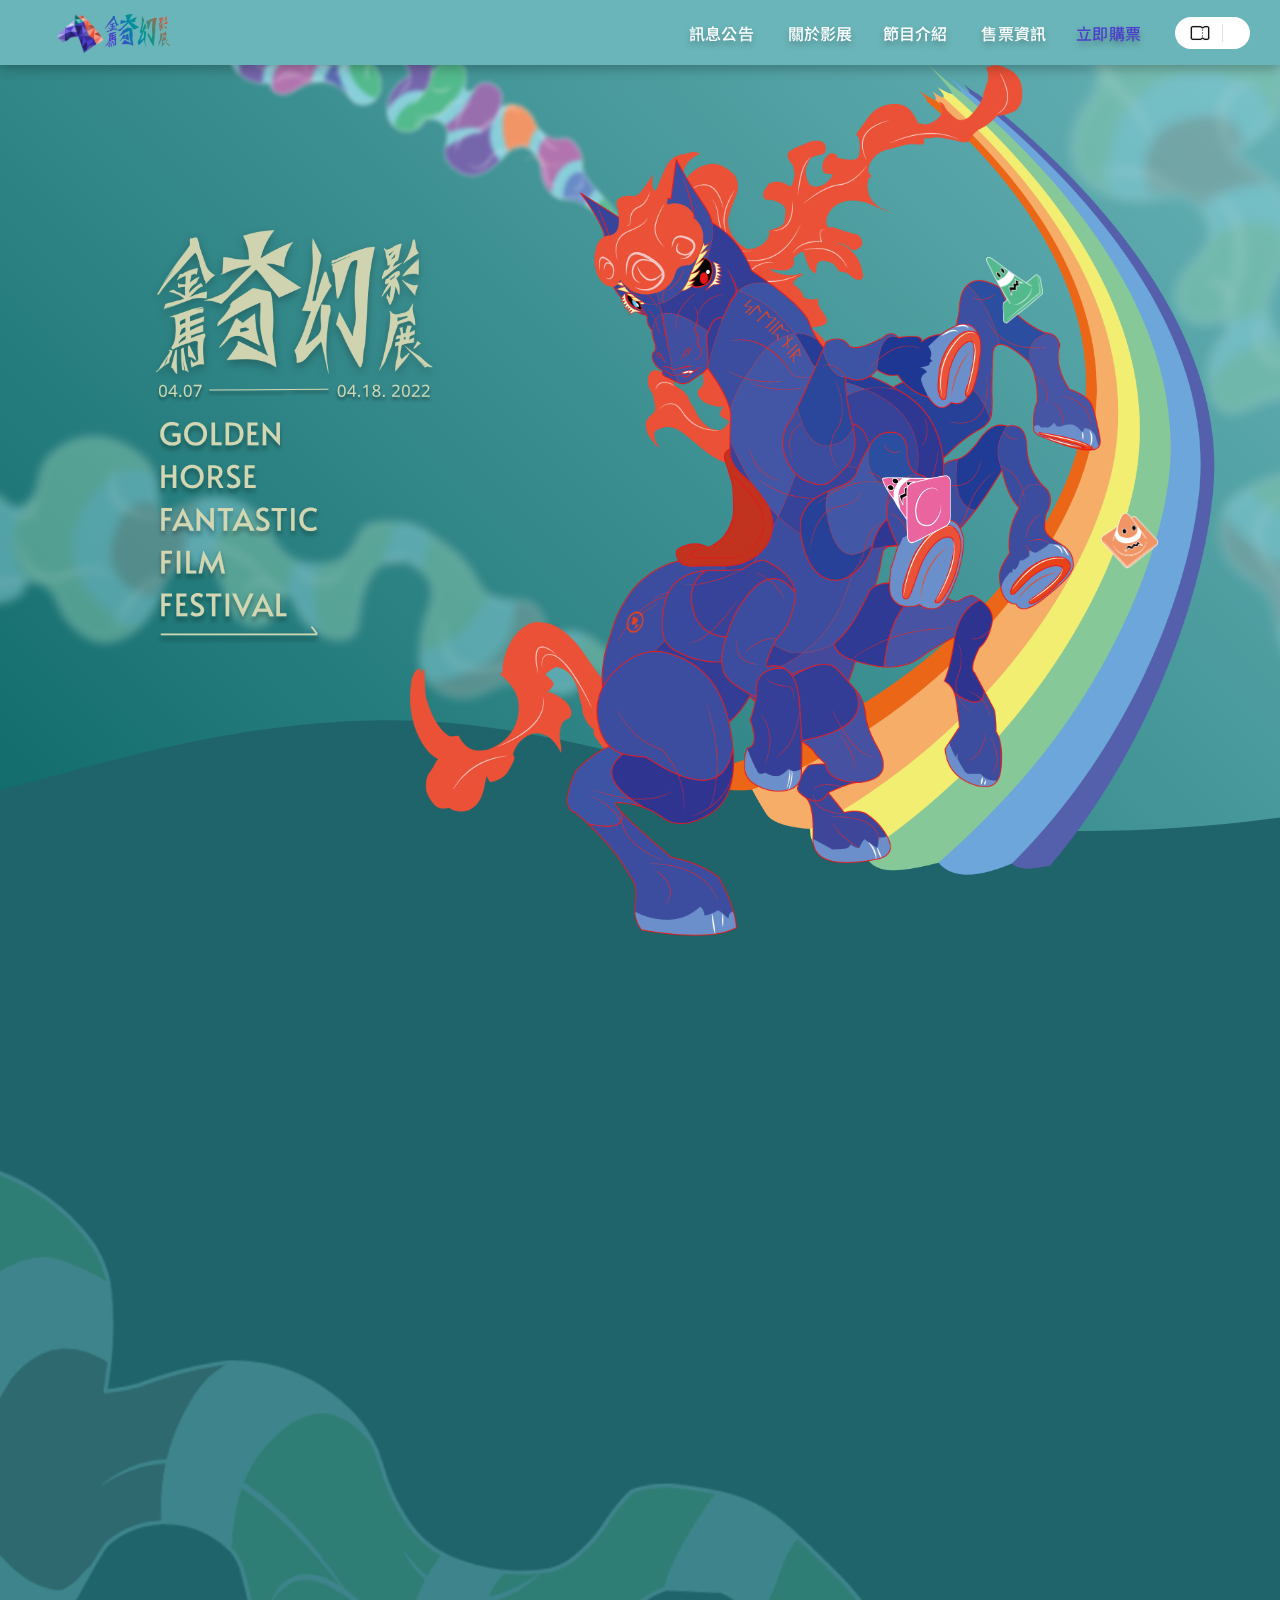
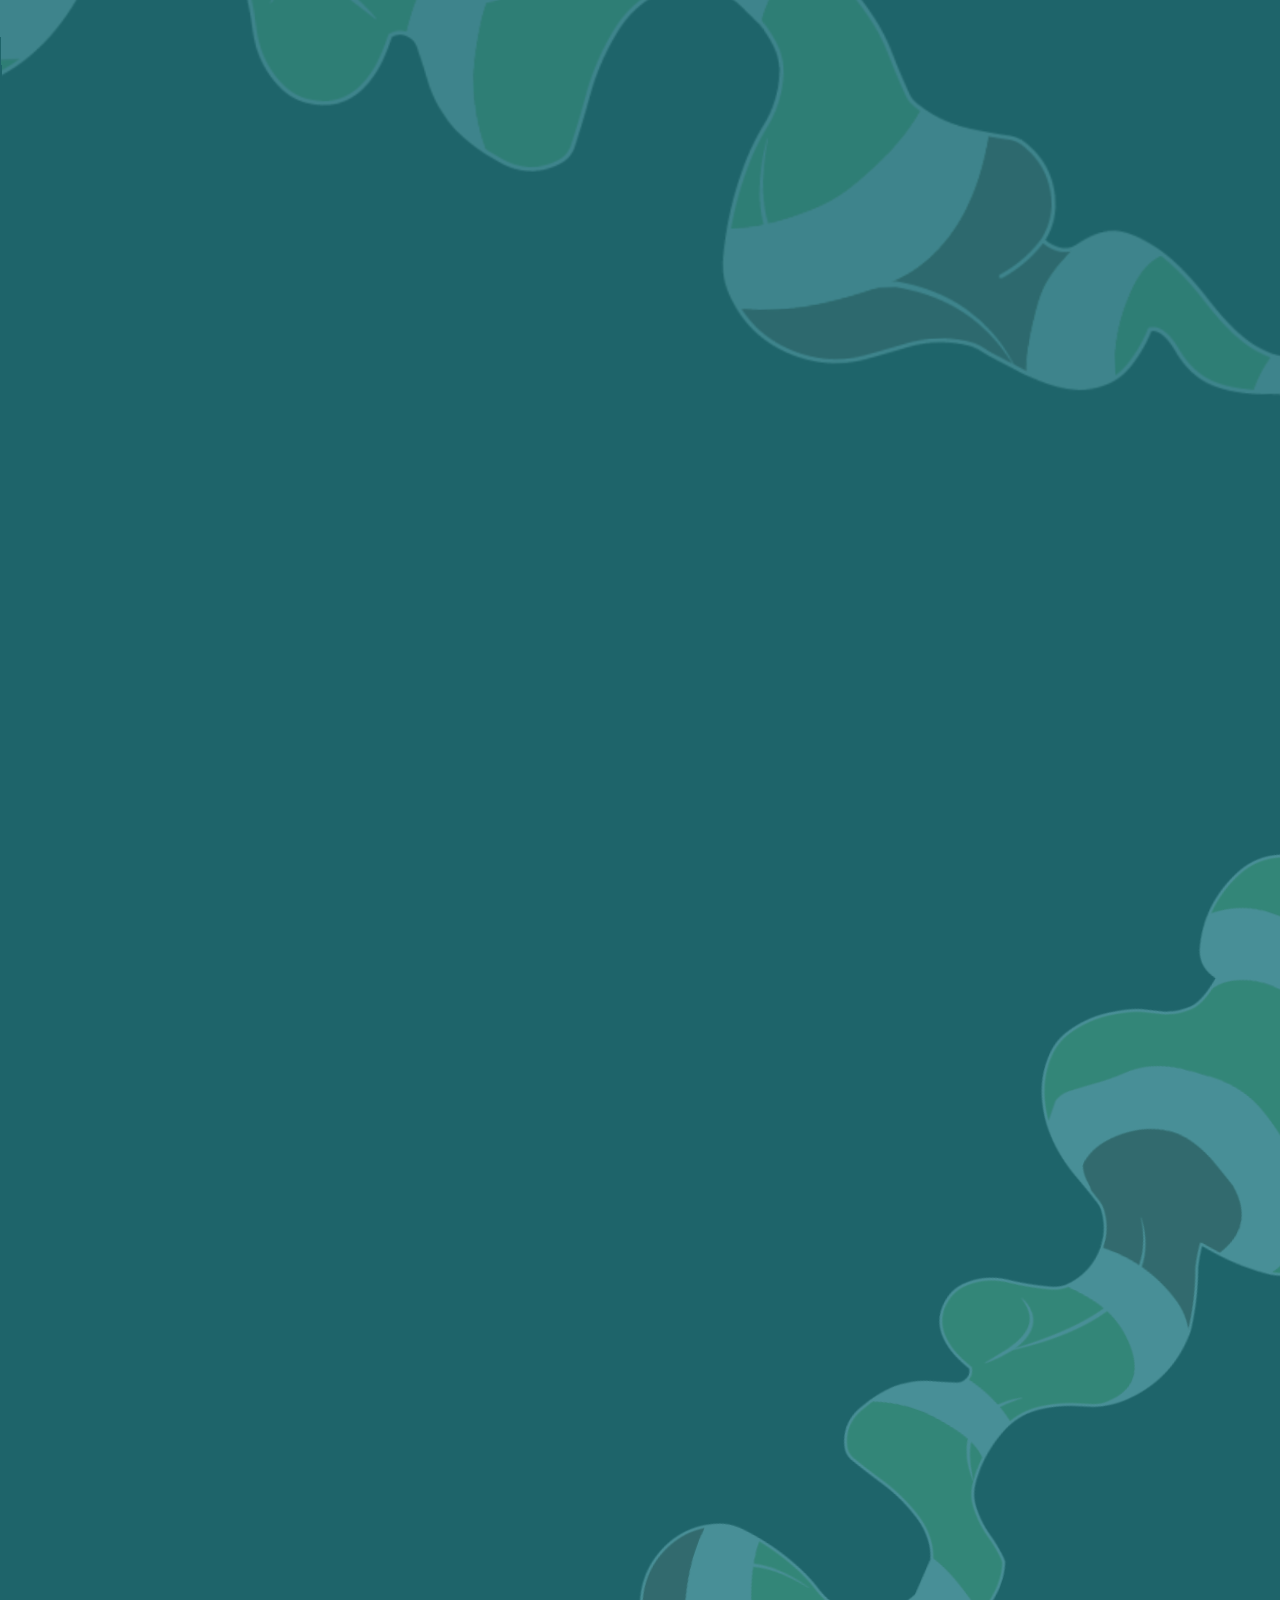
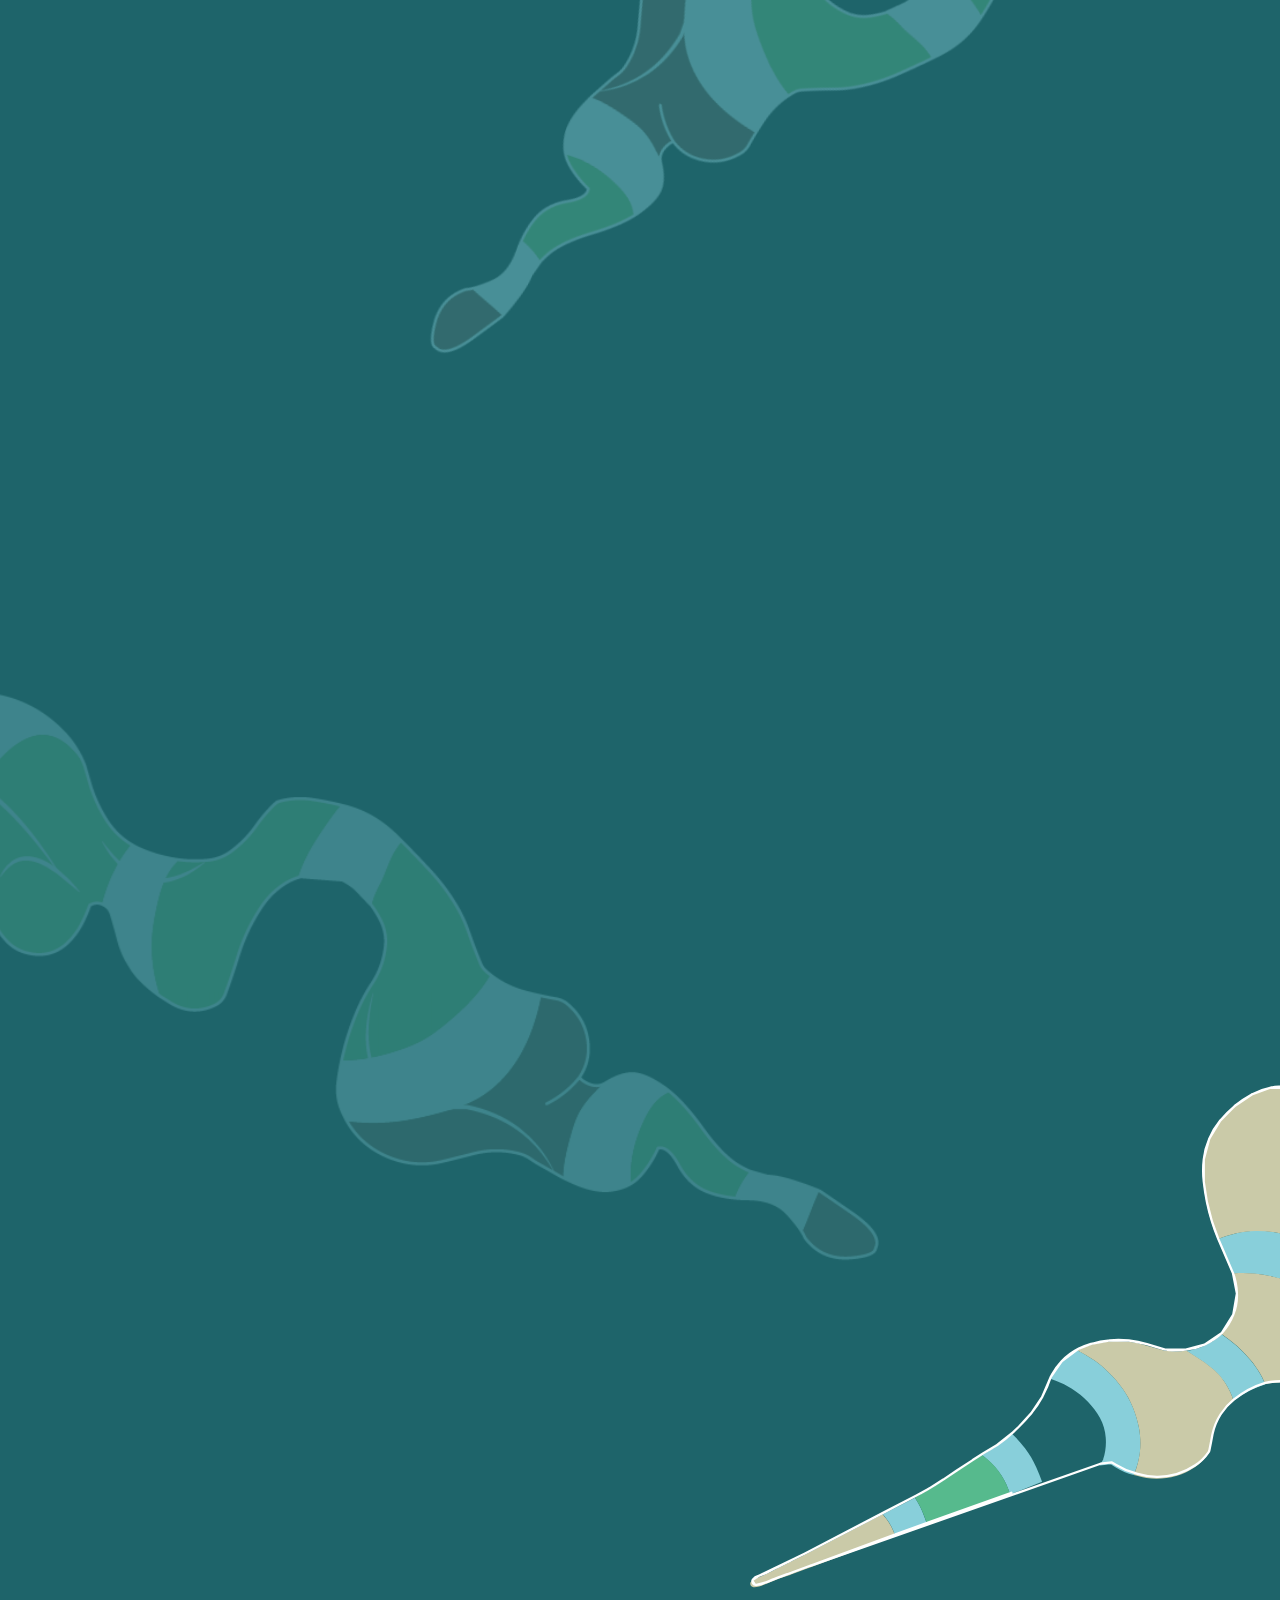
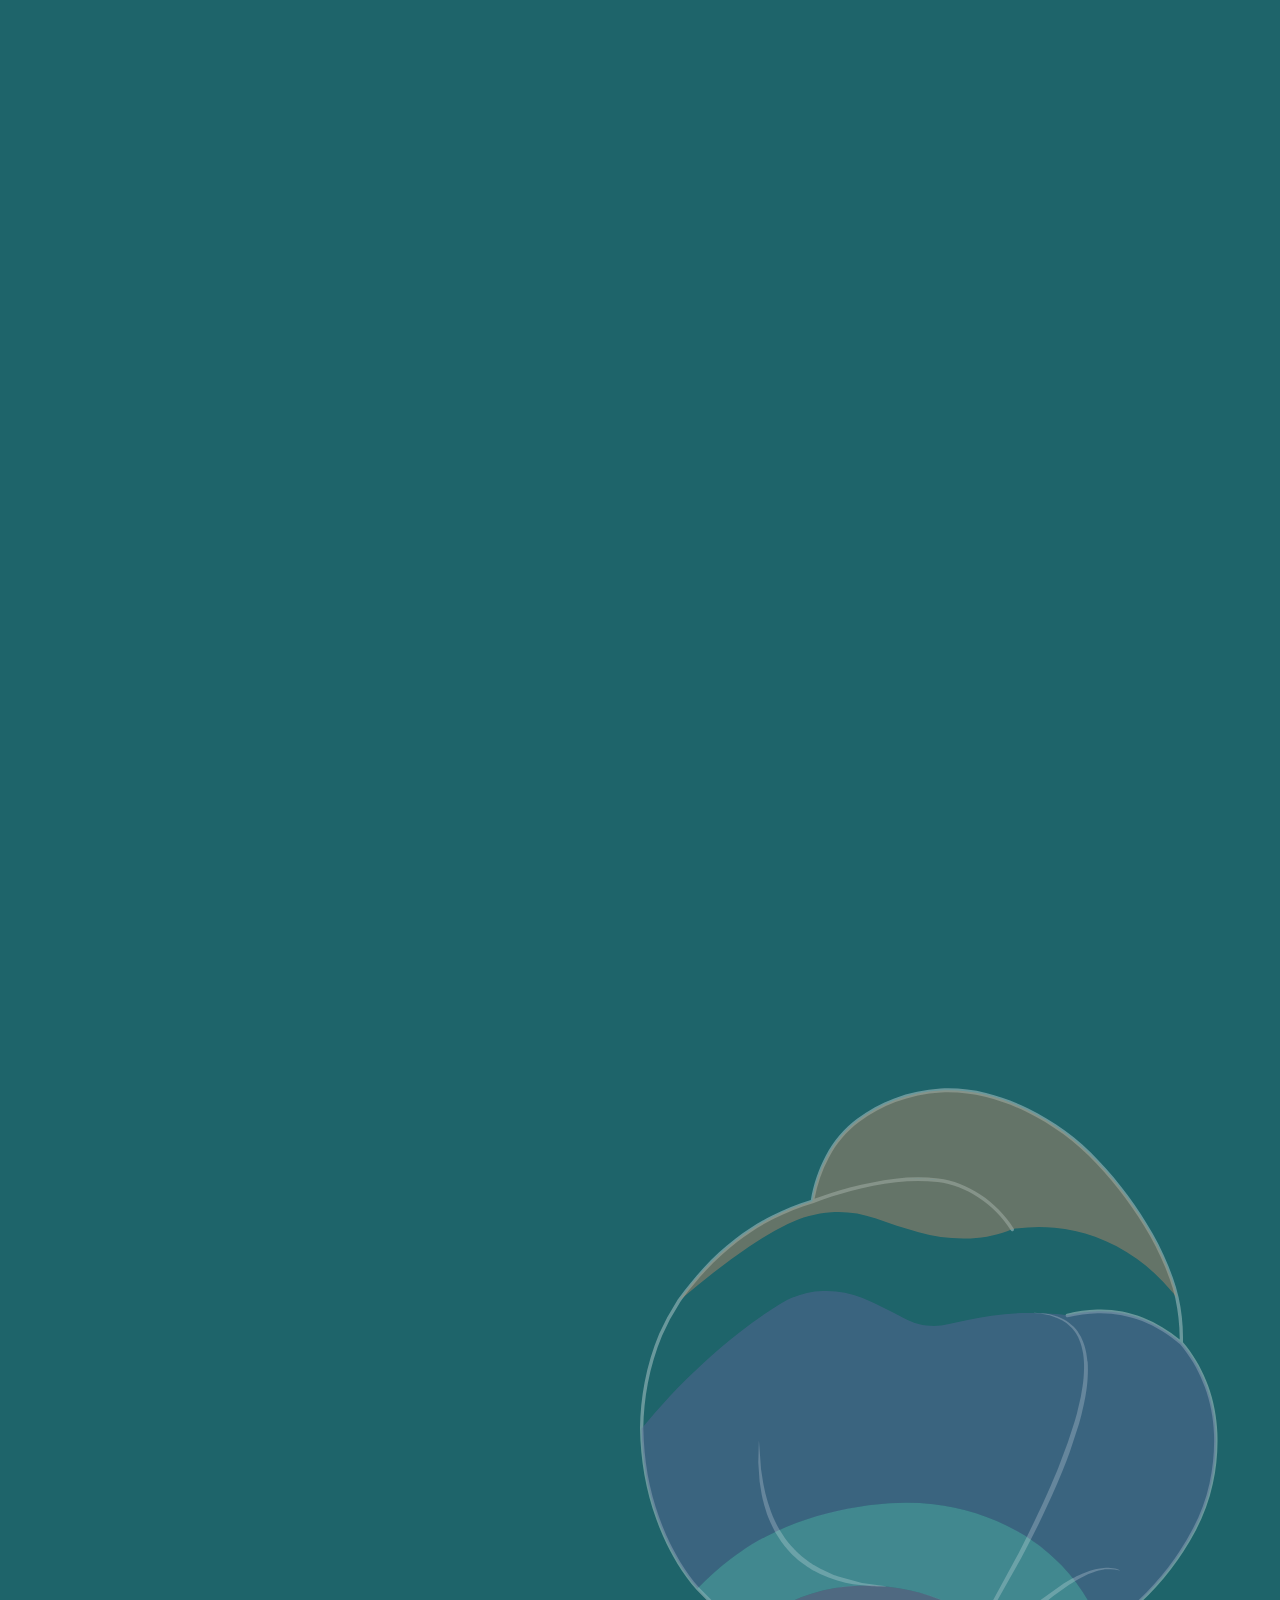
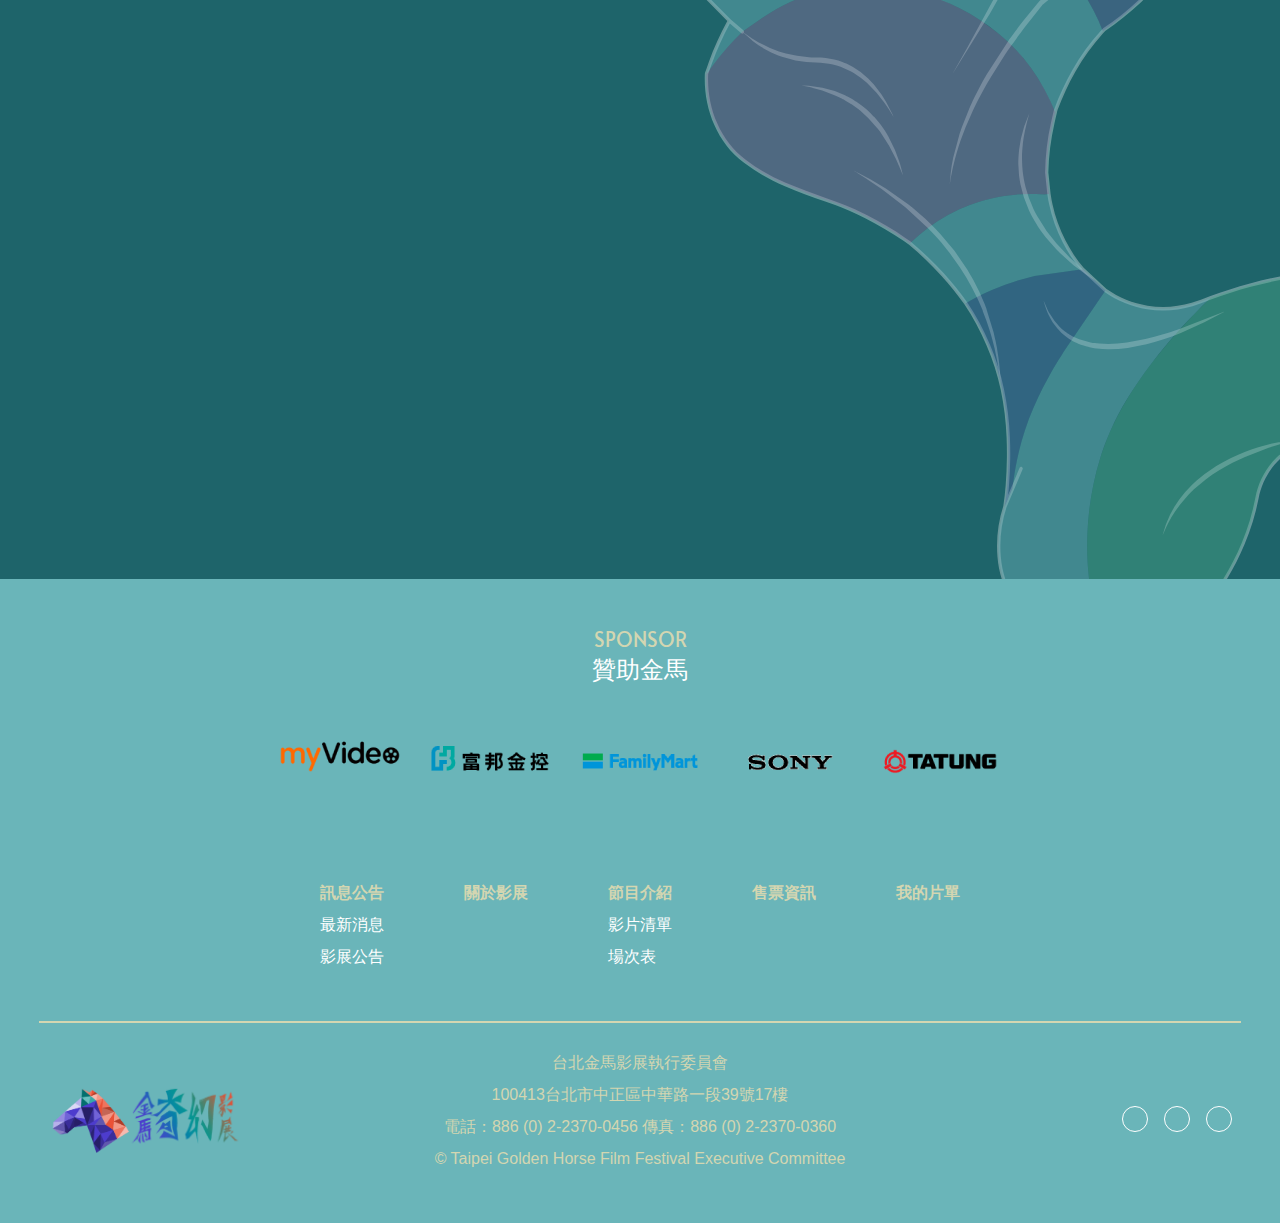
==== 1. 首頁/index.html @ 0e1d4909 "homepage RWD (弄得豪想哭)" ====
<!DOCTYPE html>
<html lang="en">
  <head>
    <meta charset="UTF-8" />
    <meta http-equiv="X-UA-Compatible" content="IE=edge" />
    <meta name="viewport" content="width=device-width, initial-scale=1.0" />
    <title>奇幻影展 首頁</title>
    <link
      rel="icon"
      type="image/x-icon"
      href="./assets/image/logo-04-04 3.png"
    />
    <link rel="preconnect" href="https://fonts.googleapis.com" />
    <link rel="preconnect" href="https://fonts.gstatic.com" crossorigin />
    <link
      href="https://fonts.googleapis.com/css2?family=Alata&family=Noto+Sans+TC:wght@100;300;400;500;700;900&display=swap"
      rel="stylesheet"
    />
    <script
      src="https://kit.fontawesome.com/c50ac87e11.js"
      crossorigin="anonymous"
    ></script>
    <link rel="stylesheet" href="../assets/css/style.css" />
    <link rel="stylesheet" href="../10. RWD/assets/css/style.css" />
    <link rel="stylesheet" href="./assets/css/style.css" />
    <script src="https://code.jquery.com/jquery-3.6.0.min.js"></script>
  </head>
  <body>
    <nav id="navbar"></nav>
    <nav id="navbar__mobile"></nav>
    <header class="header" onmousemove="myFunction(event)">
      <div class="header__bg__container">
        <div>
          <img
            class="header__float"
            id="tailBig"
            src="./assets/image/header/首頁圖層用_尾巴(大-模糊).png"
            alt=""
          />
        </div>
        <div>
          <img
            class="header__float"
            id="tailSmall1"
            src="./assets/image/header/首頁圖層用_尾巴(低彩度-模糊-水平).png"
            alt=""
          />
        </div>
        <div>
          <img
            class="header__float"
            id="tailSmall2"
            src="./assets/image/header/首頁圖層用_尾巴(低彩度-模糊-垂直).png"
            alt=""
          />
        </div>
      </div>
      <div class="header__main__container">
        <div class="header__main__title__container">
          <div>
            <img
              class="header__float"
              id="ZHtitle"
              src="./assets/image/header/首頁圖層用_標題.png"
              alt=""
            />
          </div>
          <div>
            <img
              class="header__float"
              id="titleDate"
              src="./assets/image/header/影展日期.svg"
              alt=""
            />
          </div>
          <div>
            <img
              class="header__float"
              id="ENtitle"
              src="./assets/image/header/gOLDEN HORSE fANTASTIC FILM FESTIVAL.svg"
              alt=""
            />
          </div>
          <div>
            <img
              class="header__float"
              id="arrow"
              src="./assets/image/header/箭頭.svg"
              alt=""
            />
          </div>
        </div>
        <div>
          <img
            class="header__float"
            id="horse"
            src="./assets/image/header/首頁圖層用_馬.png"
            alt=""
          />
        </div>
        <div>
          <img
            class="header__float"
            id="rainbow"
            src="./assets/image/header/首頁圖層用_彩虹.png"
            alt=""
          />
        </div>
        <div>
          <img
            class="header__float"
            id="cornO"
            src="./assets/image/header/首頁圖層用_三角錐(橘).png"
            alt=""
          />
          <img
            class="header__float"
            id="cornG"
            src="./assets/image/header/首頁圖層用_三角錐(綠).png"
            alt=""
          />
          <img
            class="header__float"
            id="cornP"
            src="./assets/image/header/首頁圖層用_三角錐(粉).png"
            alt=""
          />
        </div>
      </div>
    </header>
    <div class="curve">
      <img src="./assets/image/wave.svg" alt="" />
    </div>
    <main class="main">
      <div class="background">
        <img id="tail__latest" src="./assets/image/bg/尾巴3-09 3.svg" alt="" />
        <img id="tail__whatsOn" src="./assets/image/bg/尾巴3-09 2.svg" alt="" />
        <img
          id="tail__aboutFilmFes"
          src="./assets/image/bg/尾巴3-09 4.svg"
          alt=""
        />
        <img id="tail__manual" src="./assets/image/bg/尾巴-角.svg" alt="" />
      </div>
      <article class="latest" id="latest">
        <div class="title__container">
          <div class="title__all">
            <h1>Latest <br />NEWs</h1>
            <div class="ZHtitle__line"></div>
            <h2 class="ZHtitle__text">最新消息</h2>
          </div>
        </div>
        <section class="latest__news__container">
          <div class="news-list__item">
            <div class="news-list__background">
              <a href="#" onClick="return false;">
                <div class="news-list__img__container">
                  <img src="./assets/image/latest/news01.png" alt="" />
                </div>
                <div class="news-thumbnail__detail">
                  <span class="news-thumbnail__title"
                    >閉幕奇幻劇集《良辰吉時》大銀幕搶先揭曉結局</span
                  >
                  <span class="news-thumbnail__time">2022.04.17 </span>
                </div>
              </a>
            </div>
          </div>

          <div class="news-list__item">
            <div class="news-list__background">
              <a href="#" onClick="return false;">
                <div class="news-list__img__container">
                  <img src="./assets/image/latest/news02.png" alt="" />
                </div>
                <div class="news-thumbnail__detail">
                  <span class="news-thumbnail__title"
                    >《少年吔，安啦！》修復版、張震＋羅大佑《永生號》金馬奇幻影展世界首映</span
                  >
                  <span class="news-thumbnail__time">2022.03.15</span>
                </div>
              </a>
            </div>
          </div>
          <div class="news-list__item">
            <div class="news-list__background">
              <a href="#" onClick="return false;">
                <div class="news-list__img__container">
                  <img src="./assets/image/latest/conan.png" alt="" />
                </div>
                <div class="news-thumbnail__detail">
                  <span class="news-thumbnail__title"
                    >「柯南推理夜」經典劇場版連發
                    K歌重現《萬花嬉春》《真善美》經典歌舞</span
                  >
                  <span class="news-thumbnail__time">2022.03.10 </span>
                </div>
              </a>
            </div>
          </div>
        </section>
        <div class="latest__more">
          <a href="/FantasyFilmFestival/2. 最新消息/index.html">SEE MORE</a>
        </div>
      </article>
      <article class="whatsOn">
        <div class="title__container">
          <div class="title__all">
            <h1>WHAT'S<br />ON</h1>
            <div class="ZHtitle__line"></div>
            <h2 class="ZHtitle__text">影展公告</h2>
          </div>
        </div>
        <section class="whatsOn__container">
          <div class="whatsOn__date"><p>2022/04</p></div>
          <div class="whatsOn__text">
            <p>2022 金馬奇幻影展 │ 觀眾票選排行榜（更新至4/15）</p>
            <a href=""><i class="fa-solid fa-chevron-right"></i></a>
          </div>
          <div class="whatsOn__text">
            <p>2022 金馬奇幻影展︱觀眾票選中獎名單（更新至4/16）</p>
            <a href=""><i class="fa-solid fa-chevron-right"></i></a>
          </div>
          <div class="whatsOn__text">
            <p>2022 金馬奇幻影展 未來院線發行影片一覽表</p>
            <a href=""><i class="fa-solid fa-chevron-right"></i></a>
          </div>
          <div class="whatsOn__text">
            <p>2022 金馬奇幻影展 異動總覽</p>
            <a href=""><i class="fa-solid fa-chevron-right"></i></a>
          </div>
          <div class="whatsOn__text">
            <p>2022 金馬奇幻影展最寵觀眾 送出超過萬件好禮饗影迷</p>
            <a href=""><i class="fa-solid fa-chevron-right"></i></a>
          </div>
          <div class="whatsOn__more">
            <a href="/FantasyFilmFestival/3. 影展公告/index.html">SEE MORE</a>
          </div>
        </section>
        <div class="whatsOn__img">
          <img src="./assets/image/whatsOn/周邊商品.jpg" alt="" />
        </div>
        <div class="whatsOn__cone">
          <img src="./assets/image/whatsOn/三角錐-04-04 2.svg" alt="" />
        </div>
      </article>
      <article class="aboutFilmFes">
        <div class="title__container">
          <div class="title__all">
            <h1>ABOUT<br />FILM FESTIVAL</h1>
            <div class="ZHtitle__line"></div>
            <h2 class="ZHtitle__text">關於影展</h2>
          </div>
        </div>
        <section class="aboutFilmFes__container">
          <div class="aboutFilmFes__bg"></div>
          <div class="aboutFilmFes__logo">
            <img src="./assets/image/logo-04-04 3.png" alt="" />
          </div>
          <div class="aboutFilmFes__text">
            <p>
              金馬奇幻影展為台灣首次以「奇幻」為名的主題影展，自2010年創辦至今，內容涵蓋科幻、恐怖、驚悚、歌舞、喜劇、武俠、動畫、愛情以及各類cult
              film，打破觀眾對電影的想像界限，展開獨特的觀影體驗。
            </p>
            <span class="aboutFilmFes__more"
              ><a href="/FantasyFilmFestival/4. 關於影展/index.html"
                >SEE MORE</a
              ></span
            >
          </div>
        </section>
        <div class="aboutFilmFes__img">
          <img
            id="img__horse"
            src="./assets/image/aboutFilmFes/Ellipse 10.png"
            alt=""
          />
          <img
            id="img__text"
            src="./assets/image/aboutFilmFes/Ellipse 8.png"
            alt=""
          />
        </div>
      </article>
      <article class="manual">
        <div class="title__container">
          <div class="title__all">
            <h1>FILM FESTIVAL<br />MANUAL</h1>
            <div class="ZHtitle__line"></div>
            <h2 class="ZHtitle__text">影展專刊</h2>
          </div>
        </div>
        <div class="manual__img">
          <img
            id="manualCornP"
            src="./assets/image/manual/首頁圖層用_三角錐(粉).png"
            alt=""
          />
          <img
            id="manualCornG"
            src="./assets/image/manual/首頁圖層用_三角錐(綠).png"
            alt=""
          />
        </div>
        <section class="manual__container">
          <img src="./assets/image/manual/金馬奇幻影展(透明背景).png" alt="" />
        </section>
      </article>
      <article class="getIt" id="getIt">
        <div class="title__container">
          <div class="title__all">
            <h1>HOW TO GET IT</h1>
          </div>
        </div>
        <section class="getIt__container">
          <div class="getIt__container__vertical">
            <div class="getIt__container__card">
              <div class="getIt__container__title">現場索取 台北誠品</div>
              <div class="getIt__container__content">
                <div class="getIt__container__line"></div>
                <div class="getIt__container__text__container">
                  <div class="getIt__container__text">誠品信義店</div>
                  <div class="getIt__container__text">誠品生活松菸店</div>
                  <div class="getIt__container__text">誠品台大店</div>
                  <div class="getIt__container__text">誠品西門店</div>
                  <div class="getIt__container__text">誠品站前店</div>
                </div>
              </div>
              <div class="getIt__container__icon">
                <img src="./assets/image/getIt/icon_house.svg" alt="" />
              </div>
            </div>
            <div class="getIt__container__card">
              <div class="getIt__container__title">現場索取 台北</div>
              <div class="getIt__container__content">
                <div class="getIt__container__line"></div>
                <div class="getIt__container__text__container">
                  <div class="getIt__container__text">光點台北</div>
                  <div class="getIt__container__text">西門紅樓</div>
                  <div class="getIt__container__text">
                    TSUTAYA BOOKSTORE 信義店
                  </div>
                  <div class="getIt__container__text">光點華山電影館</div>
                  <div class="getIt__container__text">白鹿洞書坊師大店</div>
                  <div class="getIt__container__text">台北當代藝術館</div>
                </div>
              </div>
              <div class="getIt__container__icon">
                <img src="./assets/image/getIt/icon_list.svg" alt="" />
              </div>
            </div>
          </div>
          <div class="getIt__container__vertical">
            <div class="getIt__container__card">
              <div class="getIt__container__title">現場索取 桃園</div>
              <div class="getIt__container__content">
                <div class="getIt__container__line"></div>
                <div class="getIt__container__text__container">
                  <div class="getIt__container__text">中壢光影電影館</div>
                </div>
              </div>
              <div class="getIt__container__icon">
                <img
                  id="iconPlace"
                  src="./assets/image/getIt/icon_place.svg"
                  alt=""
                />
              </div>
            </div>
            <div class="getIt__container__card">
              <div class="getIt__container__title">現場索取 台中</div>
              <div class="getIt__container__content">
                <div class="getIt__container__line"></div>
                <div class="getIt__container__text__container">
                  <div class="getIt__container__text">
                    TSUTAYA BOOKSTORE 台中市政店
                  </div>
                  <div class="getIt__container__text">誠品生活園道店</div>
                </div>
              </div>
              <div class="getIt__container__icon">
                <img src="./assets/image/getIt/icon_check.svg" alt="" />
              </div>
            </div>
            <div class="getIt__container__card">
              <div class="getIt__container__title">現場索取 高雄</div>
              <div class="getIt__container__content">
                <div class="getIt__container__line"></div>
                <div class="getIt__container__text__container">
                  <div class="getIt__container__text">高雄棧貳庫KW2</div>
                </div>
              </div>
              <div class="getIt__container__icon">
                <img src="./assets/image/getIt/icon_shop.svg" alt="" />
              </div>
            </div>
          </div>
          <div class="getIt__container__vertical" id="getItDownload">
            <div class="getIt__container__card">
              <div class="getIt__container__title">網路下載</div>
              <div class="getIt__container__content">
                <div class="getIt__container__line"></div>
                <div class="getIt__container__text__container">
                  <div class="getIt__container__text">載點一</div>
                </div>
              </div>
              <div class="getIt__container__icon">
                <a
                  class="getIt__container__icon__download"
                  href="./assets/document/2022金馬奇幻影展手冊 電子版+神秘場｜2022 Golden Horse Fantastic Film Festival Programme Book.pdf"
                  download="/2022金馬奇幻影展手冊 電子版+神秘場｜2022 Golden Horse Fantastic Film Festival Programme Book.pdf"
                >
                  <svg
                    width="50"
                    height="34"
                    viewBox="0 0 50 34"
                    fill="none"
                    xmlns="http://www.w3.org/2000/svg"
                  >
                    <path
                      d="M40.3125 12.9166C38.8958 5.72908 32.5833 0.333252 25 0.333252C18.9792 0.333252 13.75 3.74992 11.1458 8.74992C4.875 9.41658 0 14.7291 0 21.1666C0 28.0624 5.60417 33.6666 12.5 33.6666H39.5833C45.3333 33.6666 50 28.9999 50 23.2499C50 17.7499 45.7292 13.2916 40.3125 12.9166ZM35.4167 19.0833L25 29.4999L14.5833 19.0833H20.8333V10.7499H29.1667V19.0833H35.4167Z"
                    />
                  </svg>
                </a>
              </div>
            </div>
            <div class="getIt__container__card">
              <div class="getIt__container__title">網路下載</div>
              <div class="getIt__container__content">
                <div class="getIt__container__line"></div>
                <div class="getIt__container__text__container">
                  <div class="getIt__container__text">載點二</div>
                </div>
              </div>
              <div class="getIt__container__icon">
                <a
                  class="getIt__container__icon__download"
                  href="./assets/document/2022金馬奇幻影展手冊 電子版+神秘場｜2022 Golden Horse Fantastic Film Festival Programme Book.pdf"
                  download="/2022金馬奇幻影展手冊 電子版+神秘場｜2022 Golden Horse Fantastic Film Festival Programme Book.pdf"
                >
                  <svg
                    width="50"
                    height="34"
                    viewBox="0 0 50 34"
                    fill="none"
                    xmlns="http://www.w3.org/2000/svg"
                  >
                    <path
                      d="M40.3125 12.9166C38.8958 5.72908 32.5833 0.333252 25 0.333252C18.9792 0.333252 13.75 3.74992 11.1458 8.74992C4.875 9.41658 0 14.7291 0 21.1666C0 28.0624 5.60417 33.6666 12.5 33.6666H39.5833C45.3333 33.6666 50 28.9999 50 23.2499C50 17.7499 45.7292 13.2916 40.3125 12.9166ZM35.4167 19.0833L25 29.4999L14.5833 19.0833H20.8333V10.7499H29.1667V19.0833H35.4167Z"
                    />
                  </svg>
                </a>
              </div>
            </div>
          </div>
        </section>
      </article>
    </main>
    <section class="sponsor">
      <div class="sponsor__title">
        <p class="sponsor__title__EN">SPONSOR</p>
        <p class="sponsor__title__ZH">贊助金馬</p>
      </div>
      <div class="sponsor__icon">
        <img src="./assets/image/sponsor/myVideo.png" alt="myVideo" />
        <img src="./assets/image/sponsor/富邦.png" alt="富邦金控" />
        <img src="./assets/image/sponsor/FamilyMart.png" alt="全家便利商店" />
        <img src="./assets/image/sponsor/SONY.png" alt="SONY" />
        <img src="./assets/image/sponsor/TATUNG.png" alt="大同" />
      </div>
      <div class="sponsor__background">
        <img id="tail__getIt" src="./assets/image/bg/尾巴-最下方.svg" alt="" />
      </div>
    </section>
    <footer id="footer"></footer>
    <footer id="footer__mobile"></footer>
    <script src="../assets/js/common.js" defer></script>
    <script src="../10. RWD/assets/js/common.js" defer></script>
    <script src="./assets/js/header.js"></script>
    <script src="./assets/js/script.js" defer></script>
  </body>
</html>
---- assets/css/style.css ----
@charset "UTF-8";
/* 將大部分標籤的預設樣式重製成以下的內容 */
html,
body,
div,
span,
applet,
object,
iframe,
h1,
h2,
h3,
h4,
h5,
h6,
p,
blockquote,
pre,
a,
abbr,
acronym,
address,
big,
cite,
code,
del,
dfn,
em,
img,
ins,
kbd,
q,
s,
samp,
small,
strike,
strong,
sub,
sup,
tt,
var,
b,
u,
i,
center,
dl,
dt,
dd,
ol,
ul,
li,
fieldset,
form,
label,
legend,
table,
caption,
tbody,
tfoot,
thead,
tr,
th,
td,
article,
aside,
canvas,
details,
embed,
figure,
figcaption,
footer,
header,
hgroup,
menu,
nav,
output,
ruby,
section,
summary,
time,
mark,
audio,
video {
  margin: 0;
  padding: 0;
  border: 0;
  font-size: 100%;
  font: inherit;
  vertical-align: baseline;
}

/* 賦予 HTML5 標籤基本的 Display:block ，用於輔助舊的瀏覽器能正常顯示 */
article,
aside,
details,
figcaption,
figure,
footer,
header,
hgroup,
menu,
nav,
section {
  display: block;
}

/* 將 body 也就是整體的文字行高預設成 1 */
body {
  line-height: 1;
}

/* 取消項目列表預設的輔助符號 */
ol,
ul {
  list-style: none;
}

/* 隱藏引用標籤預設的引號(部分瀏覽器有) */
blockquote,
q {
  quotes: none;
}

/* 重置引用標籤的偽元素 */
blockquote:before,
blockquote:after,
q:before,
q:after {
  content: "";
  content: none;
}

/* 將表格初始化 */
table {
  border-collapse: collapse;
  border-spacing: 0;
}

#footer .footer__downside .footer__share a, #footer .footer__downside .footer__share, #footer .footer__downside .footer__logo, #footer .footer__downside, #footer .footer__upside, #footer .footer__container, .navbar__container .navbar__link .nav__button .nav__button__search, .navbar__container .navbar__link .nav__button .nav__button__number__container .nav__button__number, .navbar__container .navbar__link .nav__button, .navbar__container .navbar__link li a p, .navbar__container .navbar__link li a, .navbar__container .navbar__link, .navbar__container .navbar__logo, .navbar__container {
  display: flex;
  justify-content: center;
  align-items: center;
}

body {
  font-family: "Noto Sans TC", sans-serif;
  font-family: "Alata", sans-serif;
}

.navbar__container {
  position: fixed;
  top: 0px;
  z-index: 99;
  width: 100%;
  height: 65px;
  background-color: #6AB5B9;
  filter: drop-shadow(0px 4px 6px rgba(0, 0, 0, 0.25));
  transition: all 1s;
}
.navbar__container .navbar__logo {
  justify-content: flex-start;
  margin-left: 50px;
}
.navbar__container .navbar__logo #navbar__logoPic {
  width: 60px;
}
.navbar__container .navbar__logo #navbar__logoText {
  width: 75px;
  transform: translateX(-10px);
}
.navbar__container .navbar__link {
  justify-content: flex-end;
  flex: 1;
  overflow: hidden;
}
.navbar__container .navbar__link li a {
  color: #FFFFFF;
  font-weight: 500;
  font-size: 16px;
  text-decoration: none;
  letter-spacing: 0.2px;
  transition-duration: 500ms;
  cursor: pointer;
}
.navbar__container .navbar__link li a p {
  font-family: "Noto Sans TC", sans-serif;
  line-height: 22px;
  text-shadow: 0px 4px 6px rgba(0, 0, 0, 0.25);
  margin: 15px;
}
.navbar__container .navbar__link li a i {
  margin: 0 2px;
}
.navbar__container .navbar__link li a:hover {
  color: #EA5136;
}
.navbar__container .navbar__link li #buyTicket {
  color: #4D3CCD;
}
.navbar__container .navbar__link li .menu__container {
  position: absolute;
  margin: 20px 7px;
  width: 90px;
  padding: 10px 0;
  background-color: #6AB5B9;
  border-radius: 8px;
}
.navbar__container .navbar__link li .menu__container .menu {
  padding: 5px 0;
  text-align: center;
  margin-left: auto;
  background-color: #6AB5B9;
  color: white;
  transition-duration: 500ms;
}
.navbar__container .navbar__link li .menu__container .menu:hover {
  background-color: #EA5136;
}
.navbar__container .navbar__link .nav__button {
  background-color: #FFFFFF;
  padding: 6px 15px;
  margin: 0 30px 0 15px;
  border-radius: 20px;
}
.navbar__container .navbar__link .nav__button .nav__button__number__container {
  position: absolute;
  width: 0;
  height: 0;
}
.navbar__container .navbar__link .nav__button .nav__button__number__container .nav__button__number {
  color: #FFFFFF;
  background-color: #EA5136;
  border-radius: 50%;
  width: 20px;
  height: 20px;
  font-size: 12px;
  position: relative;
  top: -20px;
}
.navbar__container .navbar__link .nav__button .nav__button__line {
  height: 18px;
  margin: 0px 12px;
  width: 1px;
  background-color: #E1E1E1;
}
.navbar__container .navbar__link .nav__button .nav__button__search .nav__button__searchBar {
  width: 80px;
  margin: 0 5px;
  border-radius: 3px;
  border: 1px black solid;
}
.navbar__container .navbar__link .nav__button .nav__button__search * {
  cursor: pointer;
}

#footer {
  position: relative;
  padding: 40px;
  background-color: #6AB5B9;
  color: #D3D6B1;
  z-index: 10;
}
#footer .footer__container {
  flex-direction: column;
}
#footer .footer__upside {
  width: 100%;
  margin-bottom: 3rem;
}
#footer .footer__upside section {
  display: flex;
  flex-direction: column;
  justify-content: flex-start;
  height: 10vh;
  margin: 0 2.5rem;
}
#footer .footer__upside section .footer__title {
  font-weight: 700;
}
#footer .footer__upside section .footer__title a {
  text-decoration: none;
  color: #D3D6B1;
  transition-duration: 0.3s;
}
#footer .footer__upside section .footer__title a:hover {
  color: #EA5136;
}
#footer .footer__upside section span {
  margin-bottom: 1rem;
}
#footer .footer__upside section .footer__content {
  color: #FFFFFF;
}
#footer .footer__upside section .footer__content a {
  text-decoration: none;
  color: #FFFFFF;
  transition-duration: 0.3s;
}
#footer .footer__upside section .footer__content a:hover {
  color: #EA5136;
  font-weight: 700;
}
#footer .footer__line {
  width: 100%;
  border: solid 0.5px #D3D6B1;
}
#footer .footer__downside {
  width: 100%;
  margin-top: 2rem;
}
#footer .footer__downside .footer__logo {
  width: 25%;
  max-width: 1000px;
  justify-content: flex-start;
  font-family: arial;
  font-size: 3rem;
}
#footer .footer__downside .footer__logo #footer__logoPic {
  width: 100px;
}
#footer .footer__downside .footer__logo #footer__logoText {
  transform: translateX(-15px);
  width: 120px;
}
#footer .footer__downside .footer__contact {
  display: flex;
  flex-direction: column;
  align-items: center;
  width: 50%;
}
#footer .footer__downside .footer__contact span {
  margin-bottom: 1rem;
  font-family: arial;
}
#footer .footer__downside .footer__share {
  width: 25%;
  justify-content: flex-end;
}
#footer .footer__downside .footer__share a {
  text-decoration: none;
  margin: 0 0.5rem;
  border: white solid 1px;
  width: 1.5rem;
  height: 1.5rem;
  border-radius: 50%;
  font-family: arial;
}
#footer .footer__downside .footer__share a i {
  color: #D3D6B1;
}/*# sourceMappingURL=style.css.map */
---- 10. RWD/assets/css/style.css ----
@charset "UTF-8";
/* 將大部分標籤的預設樣式重製成以下的內容 */
html,
body,
div,
span,
applet,
object,
iframe,
h1,
h2,
h3,
h4,
h5,
h6,
p,
blockquote,
pre,
a,
abbr,
acronym,
address,
big,
cite,
code,
del,
dfn,
em,
img,
ins,
kbd,
q,
s,
samp,
small,
strike,
strong,
sub,
sup,
tt,
var,
b,
u,
i,
center,
dl,
dt,
dd,
ol,
ul,
li,
fieldset,
form,
label,
legend,
table,
caption,
tbody,
tfoot,
thead,
tr,
th,
td,
article,
aside,
canvas,
details,
embed,
figure,
figcaption,
footer,
header,
hgroup,
menu,
nav,
output,
ruby,
section,
summary,
time,
mark,
audio,
video {
  margin: 0;
  padding: 0;
  border: 0;
  font-size: 100%;
  font: inherit;
  vertical-align: baseline;
}

/* 賦予 HTML5 標籤基本的 Display:block ，用於輔助舊的瀏覽器能正常顯示 */
article,
aside,
details,
figcaption,
figure,
footer,
header,
hgroup,
menu,
nav,
section {
  display: block;
}

/* 將 body 也就是整體的文字行高預設成 1 */
body {
  line-height: 1;
}

/* 取消項目列表預設的輔助符號 */
ol,
ul {
  list-style: none;
}

/* 隱藏引用標籤預設的引號(部分瀏覽器有) */
blockquote,
q {
  quotes: none;
}

/* 重置引用標籤的偽元素 */
blockquote:before,
blockquote:after,
q:before,
q:after {
  content: "";
  content: none;
}

/* 將表格初始化 */
table {
  border-collapse: collapse;
  border-spacing: 0;
}

.footer__share__mobile a, .footer__share__mobile, .footer__button__container .footer__button .footer__button__menu, .footer__button__container .footer__button, .footer__button__container, .footer__top a, .footer__logo__container, #footer__mobile .footer__container, .navbar__container__mobile .navbar__link .nav__button__mobile .nav__button__burger, .navbar__container__mobile .navbar__link .nav__button__mobile .nav__button__search, .navbar__container__mobile .navbar__link .nav__button__mobile .nav__button__number__container .nav__button__number, .navbar__container__mobile .navbar__link .nav__button__mobile, .navbar__container__mobile .navbar__link li a, .navbar__container__mobile .navbar__link, .navbar__container__mobile .navbar__logo__mobile, .navbar__container__mobile .navbar__content__mobile, .navbar__container__mobile {
  display: flex;
  justify-content: center;
  align-items: center;
}

body {
  font-family: "Noto Sans TC", sans-serif;
  font-family: "Alata", sans-serif;
}

main {
  height: 60vh;
}

* {
  cursor: default;
}

#navbar__mobile {
  display: none;
}

.navbar__container__mobile {
  position: fixed;
  top: 0px;
  z-index: 999;
  width: 100%;
  height: 64px;
  background-color: #6AB5B9;
  filter: drop-shadow(0px 4px 6px rgba(0, 0, 0, 0.25));
  transition: all 1s;
}
.navbar__container__mobile .navbar__content__mobile {
  margin: auto 8px;
  width: 100%;
}
.navbar__container__mobile .navbar__logo__mobile {
  justify-content: flex-start;
}
.navbar__container__mobile .navbar__logo__mobile #navbar__logoPic {
  width: 60px;
}
.navbar__container__mobile .navbar__logo__mobile #navbar__logoText {
  width: 75px;
  transform: translateX(-10px);
}
.navbar__container__mobile .navbar__link {
  justify-content: flex-end;
  flex: 1;
  overflow: hidden;
}
.navbar__container__mobile .navbar__link li a {
  color: #FFFFFF;
  font-weight: 500;
  font-size: 16px;
  text-decoration: none;
  letter-spacing: 0.2px;
  transition-duration: 500ms;
  cursor: pointer;
}
.navbar__container__mobile .navbar__link li a i {
  margin: 0 2px;
}
.navbar__container__mobile .navbar__link .nav__button__mobile {
  background-color: #FFFFFF;
  padding: 6px 15px;
  border-radius: 20px;
  flex: 1;
}
.navbar__container__mobile .navbar__link .nav__button__mobile .nav__button__number__container {
  position: absolute;
  width: 0;
  height: 0;
}
.navbar__container__mobile .navbar__link .nav__button__mobile .nav__button__number__container .nav__button__number {
  color: #FFFFFF;
  background-color: #EA5136;
  border-radius: 50%;
  width: 20px;
  height: 20px;
  font-size: 12px;
  position: relative;
  top: -20px;
}
.navbar__container__mobile .navbar__link .nav__button__mobile .nav__button__line {
  height: 18px;
  margin: 0px 12px;
  width: 1px;
  background-color: #E1E1E1;
}
.navbar__container__mobile .navbar__link .nav__button__mobile .nav__button__search .nav__button__searchBar {
  width: 80px;
  margin: 0 5px;
  border-radius: 3px;
  border: 1px black solid;
}
.navbar__container__mobile .navbar__link .nav__button__mobile .nav__button__search * {
  cursor: pointer;
}
.navbar__container__mobile .navbar__link .nav__button__mobile .nav__button__search .nav__button__searchBar__mobile {
  width: 80px;
  margin: 0 5px;
  border-radius: 3px;
  border: 1px black solid;
}
.navbar__container__mobile .navbar__link .nav__button__mobile .nav__button__burger {
  position: relative;
  width: 16px;
  height: 16px;
  cursor: pointer;
}
.navbar__container__mobile .navbar__link .nav__button__mobile .nav__button__burger * {
  position: absolute;
  cursor: pointer;
  transition-duration: 0.3s;
}
.navbar__container__mobile .navbar__link .nav__button__mobile .nav__button__burger .fa-xmark {
  opacity: 0;
}

a {
  text-decoration: none;
  color: inherit;
  cursor: pointer;
}

.navbar__menu {
  position: fixed;
  z-index: 990;
  width: 100%;
  height: 100vh;
  top: 0px;
  background-color: #6AB5B9;
  display: flex;
  align-items: center;
  justify-content: center;
  flex-direction: column;
}
.navbar__menu .navbar__menu__container {
  position: absolute;
  top: 72px;
  width: 96px;
}
.navbar__menu .navbar__menu__container .navbar__menu__button {
  position: relative;
  color: #FFFFFF;
  font-size: 18px;
  font-weight: 700;
  margin: 48px auto 0 auto;
  transition-duration: 0.3s;
  cursor: pointer;
}
.navbar__menu .navbar__menu__container .navbar__menu__button i {
  position: absolute;
  font-size: 12px;
  top: 4px;
  right: 8px;
}
.navbar__menu .navbar__menu__container .navbar__menu__slide__container {
  position: relative;
  width: 72px;
  left: 0px;
  top: 8px;
}
.navbar__menu .navbar__menu__container .navbar__menu__slide__container .navbar__menu__slide {
  text-align: end;
  font-size: 16px;
  color: #E1E1E1;
  margin-top: 24px;
  transition-duration: 0.3s;
}
.navbar__menu .navbar__menu__container #buyTicket {
  color: #4D3CCD;
}

#footer__mobile {
  position: relative;
  padding: 12px;
  background-color: #6AB5B9;
  color: #D3D6B1;
  z-index: 10;
  display: none;
}
#footer__mobile .footer__container {
  flex-direction: column;
}
#footer__mobile .footer__container .footer__upside {
  position: relative;
  width: 100%;
  height: 144px;
}
#footer__mobile .footer__container .footer__downside {
  position: relative;
  width: 100%;
  margin-top: 16px;
  display: flex;
  justify-content: space-between;
}

.footer__logo__container {
  position: absolute;
  top: 0;
  left: 0;
  width: fit-content;
  justify-content: flex-start;
  margin-left: -4px;
}
.footer__logo__container * {
  cursor: pointer;
}
.footer__logo__container #footer__logoPic {
  width: 50px;
}
.footer__logo__container #footer__logoText {
  transform: translateX(-15px);
  width: 60px;
}

.footer__top {
  position: absolute;
  left: 0;
  bottom: 10px;
  width: fit-content;
  color: white;
}
.footer__top * {
  cursor: pointer;
}
.footer__top a {
  flex-direction: column;
}

.footer__button__container {
  position: absolute;
  right: 0;
  top: 0;
  flex-direction: column;
  align-items: flex-end;
  width: fit-content;
}
.footer__button__container .footer__button {
  margin-bottom: 12px;
  font-size: 8.375px;
  font-weight: 700;
  color: white;
  cursor: pointer;
  transition: 0.3s;
}
.footer__button__container .footer__button .footer__button__menu a {
  margin-left: 8px;
  width: 48px;
  text-align: center;
  cursor: pointer;
}
.footer__button__container .footer__button .footer__button__menu a p {
  white-space: nowrap;
  overflow: hidden;
  color: #E1E1E1;
}

.footer__copyright {
  width: fit-content;
  font-size: 8px;
}
.footer__copyright p {
  line-height: 22px;
}

.footer__share__mobile {
  width: fit-content;
}
.footer__share__mobile a {
  text-decoration: none;
  margin-left: 8px;
  border: white solid 1px;
  width: 1.5rem;
  height: 1.5rem;
  border-radius: 50%;
  font-family: arial;
}
.footer__share__mobile a i {
  color: #D3D6B1;
}/*# sourceMappingURL=style.css.map */
---- 1. 首頁/assets/css/style.css ----
@charset "UTF-8";
/* 將大部分標籤的預設樣式重製成以下的內容 */
html,
body,
div,
span,
applet,
object,
iframe,
h1,
h2,
h3,
h4,
h5,
h6,
p,
blockquote,
pre,
a,
abbr,
acronym,
address,
big,
cite,
code,
del,
dfn,
em,
img,
ins,
kbd,
q,
s,
samp,
small,
strike,
strong,
sub,
sup,
tt,
var,
b,
u,
i,
center,
dl,
dt,
dd,
ol,
ul,
li,
fieldset,
form,
label,
legend,
table,
caption,
tbody,
tfoot,
thead,
tr,
th,
td,
article,
aside,
canvas,
details,
embed,
figure,
figcaption,
footer,
header,
hgroup,
menu,
nav,
output,
ruby,
section,
summary,
time,
mark,
audio,
video {
  margin: 0;
  padding: 0;
  border: 0;
  font-size: 100%;
  font: inherit;
  vertical-align: baseline;
  cursor: default;
}

/* 賦予 HTML5 標籤基本的 Display:block ，用於輔助舊的瀏覽器能正常顯示 */
article,
aside,
details,
figcaption,
figure,
footer,
header,
hgroup,
menu,
nav,
section {
  display: block;
}

/* 將 body 也就是整體的文字行高預設成 1 */
body {
  line-height: 1;
}

/* 取消項目列表預設的輔助符號 */
ol,
ul {
  list-style: none;
}

/* 隱藏引用標籤預設的引號(部分瀏覽器有) */
blockquote,
q {
  quotes: none;
}

/* 重置引用標籤的偽元素 */
blockquote:before,
blockquote:after,
q:before,
q:after {
  content: "";
  content: none;
}

/* 將表格初始化 */
table {
  border-collapse: collapse;
  border-spacing: 0;
}

a * {
  cursor: pointer;
}

.sponsor .sponsor__icon, .sponsor, .manual__container, .aboutFilmFes__container .aboutFilmFes__text, .aboutFilmFes__container .aboutFilmFes__bg, .whatsOn__container .whatsOn__more, .whatsOn__container .whatsOn__text, .latest__more, .latest__news__container, article .title__container .title__all, article .title__container, .main > article, header {
  display: flex;
  justify-content: center;
  align-items: center;
}

body {
  font-family: "Noto Sans TC", sans-serif;
  font-family: "Alata", sans-serif;
}

@media screen and (max-width: 900px) {
  #navbar, #footer {
    display: none;
  }

  #navbar__mobile, #footer__mobile {
    display: block;
  }
}
header {
  position: static;
  top: 0px;
  width: 100%;
  height: calc(80px + 50vw);
  align-items: flex-start;
  overflow: hidden;
}
header .header__bg__container {
  position: fixed;
  width: 100%;
  height: 100vh;
  background: linear-gradient(45deg, #0E6968, #6AB5B9);
  z-index: -10;
}
header .header__bg__container .header__float {
  transition-duration: 1s;
}
header .header__bg__container #tailBig {
  position: absolute;
  width: 40%;
  top: -4vw;
  left: 15%;
  filter: blur(2px);
  transition-duration: 0.5s all;
  animation: move 4s infinite;
  animation-timing-function: ease-in-out;
}
header .header__bg__container #tailSmall1 {
  position: absolute;
  bottom: 0vh;
  width: 70%;
  top: calc(80px + 25vw);
  left: -10%;
  opacity: 50%;
  filter: blur(5px);
  animation: move 5s infinite;
  animation-timing-function: ease-in-out;
}
header .header__bg__container #tailSmall2 {
  position: absolute;
  width: 40%;
  top: -12vw;
  right: -15%;
  opacity: 50%;
  filter: blur(6px);
  animation: move 10s infinite;
  animation-timing-function: ease-in-out;
}
header .header__main__container {
  position: absolute;
  width: 90%;
  margin: auto;
  height: 100vh;
}
header .header__main__container .header__main__title__container {
  position: absolute;
  display: flex;
  flex-direction: column;
  width: 24%;
  height: 75vh;
  top: 18vw;
  left: 8%;
}
header .header__main__container .header__main__title__container #ZHtitle {
  width: 100%;
  filter: drop-shadow(0px 4px 4px rgba(0, 0, 0, 0.25));
}
header .header__main__container .header__main__title__container #titleDate {
  width: 100%;
}
header .header__main__container .header__main__title__container #ENtitle {
  margin-top: 2vh;
  width: 60%;
}
header .header__main__container .header__main__title__container #arrow {
  width: 60%;
}
header .header__main__container #horse {
  position: absolute;
  width: 60%;
  top: 65px;
  right: 10%;
  z-index: 4;
  animation: move 8s infinite;
  animation-timing-function: ease-in-out;
}
header .header__main__container #rainbow {
  position: absolute;
  width: 50%;
  top: 65px;
  right: 0%;
  z-index: 2;
  animation: move 6s infinite;
  animation-timing-function: ease-in-out;
}
header .header__main__container #cornO {
  position: absolute;
  width: 5%;
  top: calc(65px + 35vw);
  right: 5%;
  z-index: 3;
  animation: move 6s infinite;
  animation-timing-function: ease-in-out;
}
header .header__main__container #cornG {
  position: absolute;
  width: 5%;
  top: calc(65px + 15vw);
  right: 15%;
  z-index: 5;
  animation: move 5s infinite;
  animation-timing-function: ease-in-out;
}
header .header__main__container #cornP {
  position: absolute;
  width: 6%;
  top: calc(65px + 32vw);
  right: 23%;
  z-index: 5;
  animation: move 4s infinite;
  animation-timing-function: ease-in-out;
}

@keyframes move {
  0% {
    transform: translateY(0vh);
  }
  50% {
    transform: translateY(-1vh);
  }
  100% {
    transform: translateY(0vh);
  }
}
.curve {
  position: relative;
  margin-top: -5vh;
  left: 0;
  width: 100%;
  z-index: 1;
}

.main {
  margin-top: -2px;
  font-weight: 700;
  background-color: #1E646A;
  overflow: hidden;
  height: fit-content;
}

.background {
  position: absolute;
  top: 0;
  width: 100%;
  height: 700vh;
  overflow: hidden;
}
.background #tail__latest {
  position: absolute;
  top: 120vh;
  width: 100%;
  transform: rotate(-2deg);
  z-index: 2;
}
.background #tail__whatsOn {
  position: absolute;
  top: 250vh;
  right: 0px;
  width: 70%;
}
.background #tail__aboutFilmFes {
  position: absolute;
  top: 410vh;
  width: 70%;
}
.background #tail__manual {
  position: absolute;
  top: 420vh;
  right: 0px;
  width: 70%;
}

.main > article {
  justify-content: flex-start;
  align-items: flex-start;
  flex-direction: column;
  height: fit-content;
  width: 90%;
  max-width: 1200px;
  margin: 250px auto 250px auto;
  opacity: 0;
}

article .title__container {
  align-items: flex-end;
  color: #D3D6B1;
  height: 30vh;
  z-index: 1;
}
article .title__container .title__all {
  align-items: stretch;
}
article .title__container .title__all h1 {
  font-weight: 400;
  font-size: 56px;
  line-height: 77px;
}
article .title__container .title__all .ZHtitle__line {
  margin: 10px 15px;
  width: 3px;
  background-color: #6AB5B9;
}
article .title__container .title__all .ZHtitle__text {
  width: 30px;
  font-size: 30px;
  line-height: 40px;
  color: #FFFFFF;
  font-weight: 500;
}

#latest {
  margin-top: 10vw;
}

.latest__news__container {
  flex-wrap: wrap;
  justify-content: space-between;
  width: 100%;
  min-height: 60vh;
  height: fit-content;
  z-index: 2;
}
.latest__news__container .news-list__item {
  display: flex;
  width: 30%;
  min-width: 340px;
  margin: 40px 0 40px 0;
  position: relative;
}
.latest__news__container .news-list__item::before {
  position: absolute;
  top: -30px;
  left: 0px;
  color: #fff;
  font-size: 0.8em;
  background-color: #EA5136;
  opacity: 0%;
  padding: 5px;
  border-radius: 5px;
  content: "連結僅示意";
  transition-duration: 0.3s;
}
.latest__news__container .news-list__item:hover * {
  cursor: pointer;
}
.latest__news__container .news-list__item:hover img {
  transform: scale(1.1, 1.1);
}
.latest__news__container .news-list__item:hover::before {
  opacity: 100%;
}
.latest__news__container .news-list__item .news-list__background {
  background-color: #fff;
  width: 100%;
  margin-left: 10px;
}
.latest__news__container .news-list__item .news-list__background a {
  text-decoration: none;
}
.latest__news__container .news-list__item .news-list__background a .news-list__img__container {
  position: relative;
  width: 100%;
  right: 10px;
  overflow: hidden;
}
.latest__news__container .news-list__item .news-list__background a .news-list__img__container img {
  object-fit: cover;
  width: 100%;
  height: 180px;
  transition-duration: 0.3s;
}
.latest__news__container .news-list__item .news-list__background a .news-thumbnail__detail {
  display: flex;
  flex-direction: column;
  background-color: white;
}
.latest__news__container .news-list__item .news-list__background a .news-thumbnail__detail .news-thumbnail__title {
  padding: 12px 8px;
  font-size: 18px;
  font-weight: 900;
  line-height: 28px;
  color: #535353;
}
.latest__news__container .news-list__item .news-list__background a .news-thumbnail__detail .news-thumbnail__time {
  padding: 12px 8px;
  font-size: 16px;
  font-weight: 300;
  color: gray;
}

@media screen and (max-width: 900px) {
  .latest__news__container {
    justify-content: space-around;
  }
}
.latest__more {
  align-items: flex-start;
  height: 10vh;
  width: 100%;
  z-index: 2;
}
.latest__more a {
  font-size: 12px;
  font-weight: 500;
  text-decoration: none;
  color: #FFFFFF;
  border: 1px solid white;
  border-radius: 50px;
  padding: 10px 15px;
  box-shadow: 0px 4px 4px rgba(0, 0, 0, 0.25);
  transition-duration: 0.3s;
}
.latest__more a:hover {
  background-color: #FFFFFF;
  color: #D3D6B1;
}

.whatsOn__container {
  position: relative;
  top: -10vh;
  height: 65vh;
  width: 60%;
  margin-left: auto;
}
.whatsOn__container .whatsOn__date {
  margin-bottom: 10px;
}
.whatsOn__container .whatsOn__date p {
  color: #FFFFFF;
  font-size: 40px;
  font-weight: 400;
  color: rgba(0, 0, 0, 0);
  -webkit-text-stroke: 1px white;
}
.whatsOn__container .whatsOn__text {
  justify-content: space-between;
  border-bottom: 2px solid #6AB5B9;
  padding: 15px 0;
  position: relative;
}
.whatsOn__container .whatsOn__text::before {
  position: absolute;
  top: -20px;
  left: 0px;
  color: #fff;
  font-size: 0.8em;
  background-color: #EA5136;
  opacity: 0%;
  padding: 5px;
  border-radius: 5px;
  content: "連結僅示意";
  transition-duration: 0.3s;
}
.whatsOn__container .whatsOn__text p {
  font-weight: 900;
  font-size: 18px;
  color: white;
  transition-duration: 0.3s;
  line-height: 24px;
}
.whatsOn__container .whatsOn__text a {
  font-size: 18px;
  color: white;
  transition-duration: 0.3s;
}
.whatsOn__container .whatsOn__text:hover {
  cursor: pointer;
}
.whatsOn__container .whatsOn__text:hover p, .whatsOn__container .whatsOn__text:hover i {
  color: #D3D6B1;
  cursor: pointer;
}
.whatsOn__container .whatsOn__text:hover::before {
  opacity: 100%;
}
.whatsOn__container .whatsOn__more {
  justify-content: flex-end;
  height: 10vh;
  width: 100%;
}
.whatsOn__container .whatsOn__more a {
  font-size: 12px;
  font-weight: 500;
  text-decoration: none;
  color: #FFFFFF;
  border: 1px solid white;
  border-radius: 50px;
  padding: 10px 15px;
  box-shadow: 0px 4px 4px rgba(0, 0, 0, 0.25);
  transition-duration: 0.3s;
}
.whatsOn__container .whatsOn__more a:hover {
  background-color: #FFFFFF;
  color: #D3D6B1;
}

.whatsOn__img {
  position: relative;
  height: 0vh;
  width: 100%;
}
.whatsOn__img img {
  position: absolute;
  object-fit: cover;
  bottom: 0px;
  left: -10%;
  width: 35%;
  min-width: 240px;
  height: 35vh;
  border-radius: 0 50px 15px 0;
}

.whatsOn__cone {
  position: relative;
  display: flex;
  justify-content: flex-start;
  align-items: flex-end;
  height: 25vh;
  width: 25%;
  margin-left: auto;
}
.whatsOn__cone img {
  position: absolute;
  bottom: -75px;
  width: 150px;
}

@media screen and (max-width: 900px) {
  .whatsOn__container {
    top: 40px;
    width: 100%;
    margin: auto;
  }

  .whatsOn__img img {
    bottom: -300px;
  }
}
.aboutFilmFes__container {
  position: relative;
  top: -10vh;
  height: 70vh;
  width: 55%;
  margin-left: auto;
}
.aboutFilmFes__container .aboutFilmFes__bg {
  height: 500px;
  width: 500px;
  border-radius: 50%;
  border: 1px solid white;
  align-items: flex-end;
}
.aboutFilmFes__container .aboutFilmFes__logo img {
  position: absolute;
  top: -10px;
  left: 55%;
  width: 150px;
}
.aboutFilmFes__container .aboutFilmFes__text {
  justify-content: space-between;
  flex-direction: column;
  position: absolute;
  top: 150px;
  width: 80%;
  margin-left: 10%;
  line-height: 48px;
}
.aboutFilmFes__container .aboutFilmFes__text p {
  font-weight: 300;
  font-size: 22px;
  color: white;
}
.aboutFilmFes__container .aboutFilmFes__text .aboutFilmFes__more {
  margin-top: 8px;
}
.aboutFilmFes__container .aboutFilmFes__text .aboutFilmFes__more a {
  font-size: 12px;
  font-weight: 500;
  text-decoration: none;
  color: #FFFFFF;
  border: 1px solid white;
  border-radius: 50px;
  padding: 10px 15px;
  box-shadow: 0px 4px 4px rgba(0, 0, 0, 0.25);
  transition-duration: 0.3s;
}
.aboutFilmFes__container .aboutFilmFes__text .aboutFilmFes__more a:hover {
  background-color: #FFFFFF;
  color: #D3D6B1;
}

.aboutFilmFes__img {
  position: relative;
  height: 0vh;
  width: 100%;
}
.aboutFilmFes__img #img__horse {
  position: absolute;
  object-fit: cover;
  width: 200px;
  right: 66%;
  bottom: 30vh;
  z-index: 1;
}
.aboutFilmFes__img #img__text {
  position: absolute;
  object-fit: cover;
  width: 250px;
  right: 50%;
  bottom: 10vh;
}

@media screen and (max-width: 900px) {
  .aboutFilmFes__container {
    top: 40px;
    width: 100%;
  }

  .aboutFilmFes__bg {
    margin: auto;
    height: 300px;
    width: 300px;
  }

  .aboutFilmFes__img #img__horse {
    width: 150px;
    left: 10vw;
    bottom: -150px;
  }
  .aboutFilmFes__img #img__text {
    width: 200px;
    left: 20vw;
    bottom: -220px;
  }
}
@media screen and (max-width: 600px) {
  .aboutFilmFes__container .aboutFilmFes__text {
    top: 120px;
  }
  .aboutFilmFes__container .aboutFilmFes__text p {
    font-size: 16px;
    line-height: 36px;
  }
}
.manual__img {
  position: relative;
  height: 0vh;
  width: 100%;
}
.manual__img #manualCornP {
  position: absolute;
  right: 10px;
  top: -130px;
  transform: scale(0.3);
}
.manual__img #manualCornG {
  position: absolute;
  right: 60px;
  top: -100px;
  transform: scale(0.25) rotate(30deg);
}

.manual__container {
  position: relative;
  height: 70vh;
  width: 80%;
  margin: auto;
}
.manual__container > img {
  width: 100%;
}

@media screen and (max-width: 900px) {
  .manual__container > img {
    width: 160%;
  }

  .manual__img #manualCornP {
    right: -130px;
    top: -85px;
  }
  .manual__img #manualCornG {
    right: -100px;
    top: -75px;
  }
}
@media screen and (max-width: 550px) {
  .manual__container > img {
    width: 250%;
  }
}
.getIt__container {
  position: relative;
  width: 100%;
  display: flex;
  justify-content: space-between;
  align-items: stretch;
  color: #FFFFFF;
  z-index: 50;
}
.getIt__container .getIt__container__vertical {
  width: 30%;
}
.getIt__container .getIt__container__vertical .getIt__container__card {
  background-color: #6AB5B9;
  padding: 20px;
  border-radius: 10px;
  margin-top: 40px;
}
.getIt__container .getIt__container__vertical .getIt__container__card .getIt__container__title {
  font-size: 18px;
  margin-bottom: 16px;
}
.getIt__container .getIt__container__vertical .getIt__container__card .getIt__container__content {
  display: flex;
  align-items: stretch;
}
.getIt__container .getIt__container__vertical .getIt__container__card .getIt__container__content .getIt__container__line {
  width: 1.5px;
  background-color: #fff;
  margin: 5px 10px;
}
.getIt__container .getIt__container__vertical .getIt__container__card .getIt__container__content .getIt__container__text__container {
  display: flex;
  flex-direction: column;
}
.getIt__container .getIt__container__vertical .getIt__container__card .getIt__container__content .getIt__container__text__container .getIt__container__text {
  padding: 12px 0;
  font-size: 14px;
}
.getIt__container .getIt__container__vertical .getIt__container__card .getIt__container__icon {
  position: relative;
  width: 100%;
  height: 0;
}
.getIt__container .getIt__container__vertical .getIt__container__card .getIt__container__icon img, .getIt__container .getIt__container__vertical .getIt__container__card .getIt__container__icon svg {
  position: absolute;
  right: 0;
  bottom: 0rem;
  width: 40px;
  margin: 10px;
  fill: white;
}
.getIt__container .getIt__container__vertical .getIt__container__card .getIt__container__icon #iconPlace {
  height: 40px;
}

@media screen and (max-width: 900px) {
  .getIt__container {
    justify-content: space-around;
    flex-wrap: wrap;
  }

  .getIt__container__vertical {
    width: 30%;
    min-width: 300px;
  }
}
#getItDownload * {
  cursor: pointer;
}

#getItDownload > .getIt__container__card:hover .getIt__container__line {
  background-color: #D3D6B1;
  transition-duration: 0.3s;
}
#getItDownload > .getIt__container__card:hover .getIt__container__text {
  color: #D3D6B1;
  transition-duration: 0.3s;
}
#getItDownload > .getIt__container__card:hover svg {
  fill: #D3D6B1;
  transition-duration: 0.3s;
}

.sponsor {
  position: relative;
  width: 100%;
  bottom: 0px;
  background-color: #6AB5B9;
  flex-direction: column;
  z-index: 10;
}
.sponsor .sponsor__title {
  margin-top: 50px;
}
.sponsor .sponsor__title__EN {
  text-align: center;
  font-size: 20px;
  color: #D3D6B1;
}
.sponsor .sponsor__title__ZH {
  text-align: center;
  font-size: 24px;
  color: #FFFFFF;
  margin-top: 8px;
}
.sponsor .sponsor__icon {
  flex-wrap: wrap;
  margin: 40px 0 50px 0;
}

.sponsor__background {
  position: absolute;
  width: 100%;
  top: 0px;
}
.sponsor__background #tail__getIt {
  position: absolute;
  bottom: 0vh;
  right: 0;
  width: 50%;
}/*# sourceMappingURL=style.css.map */
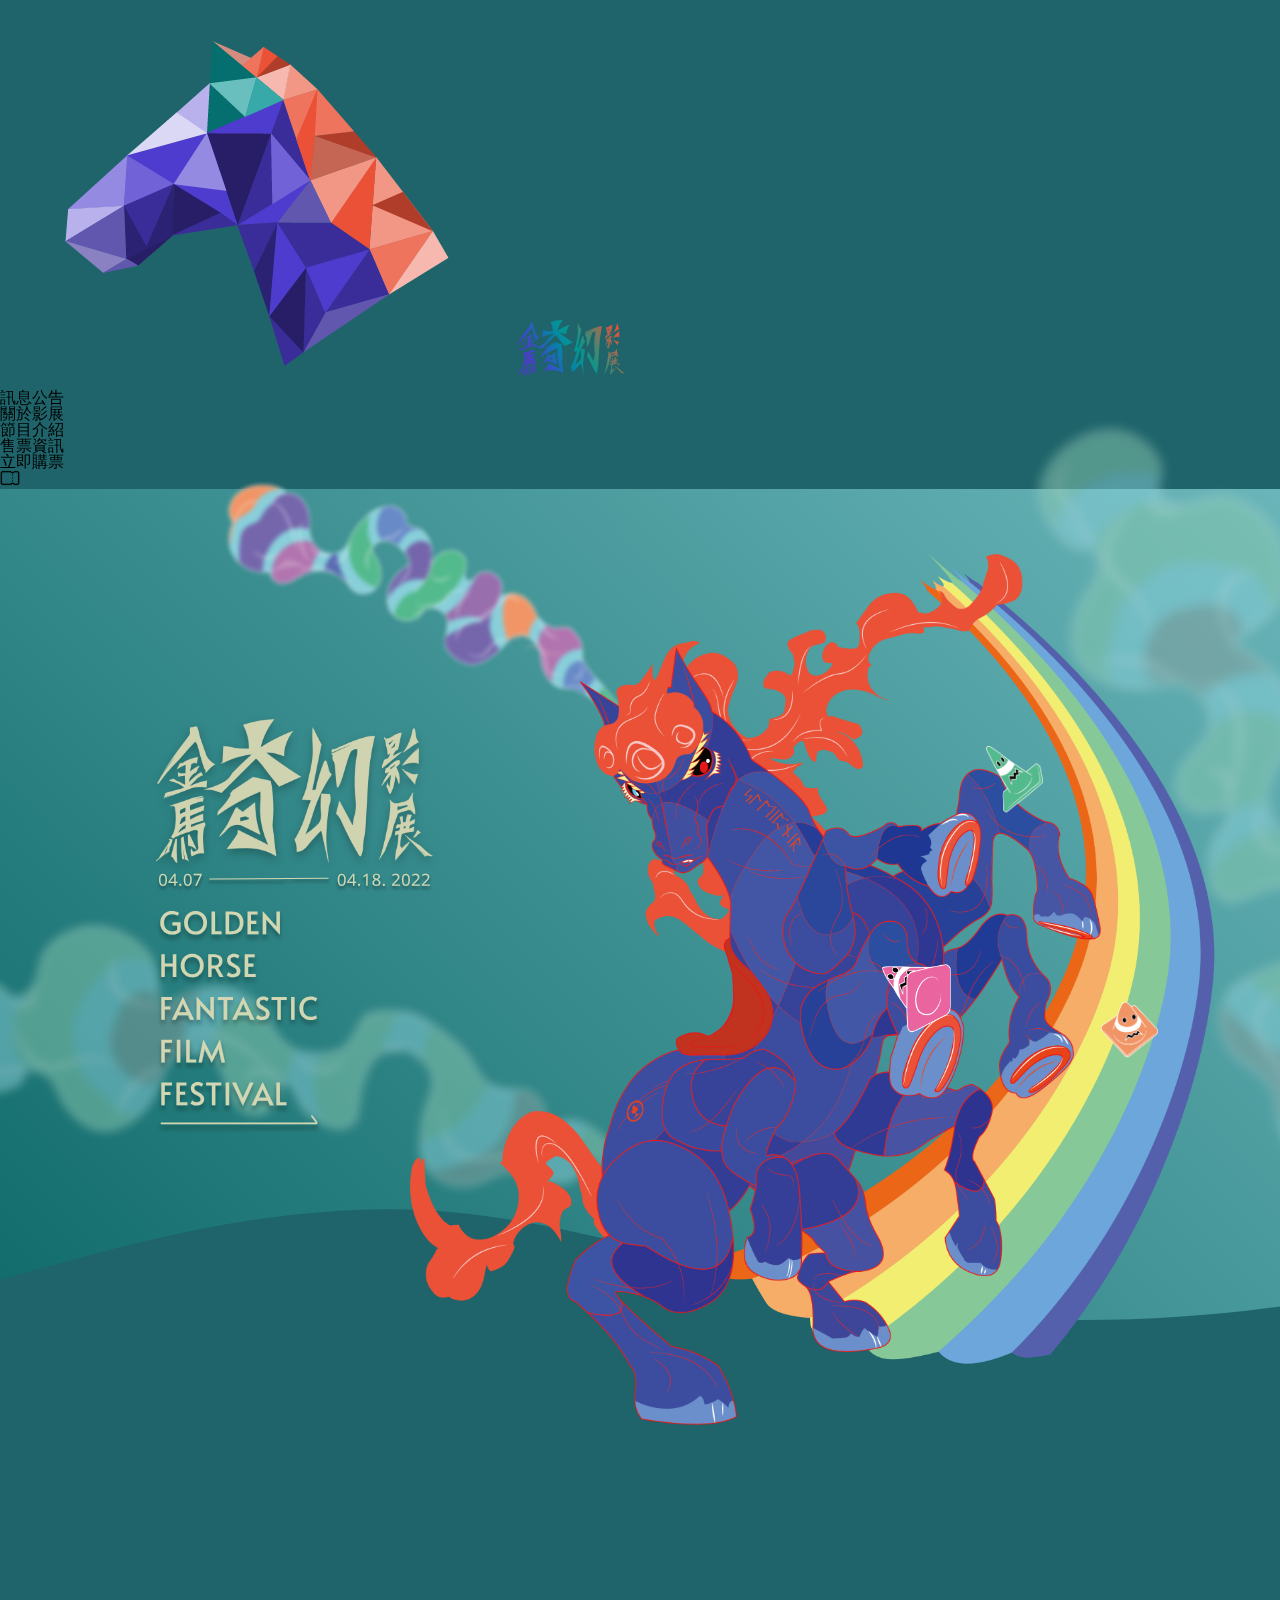
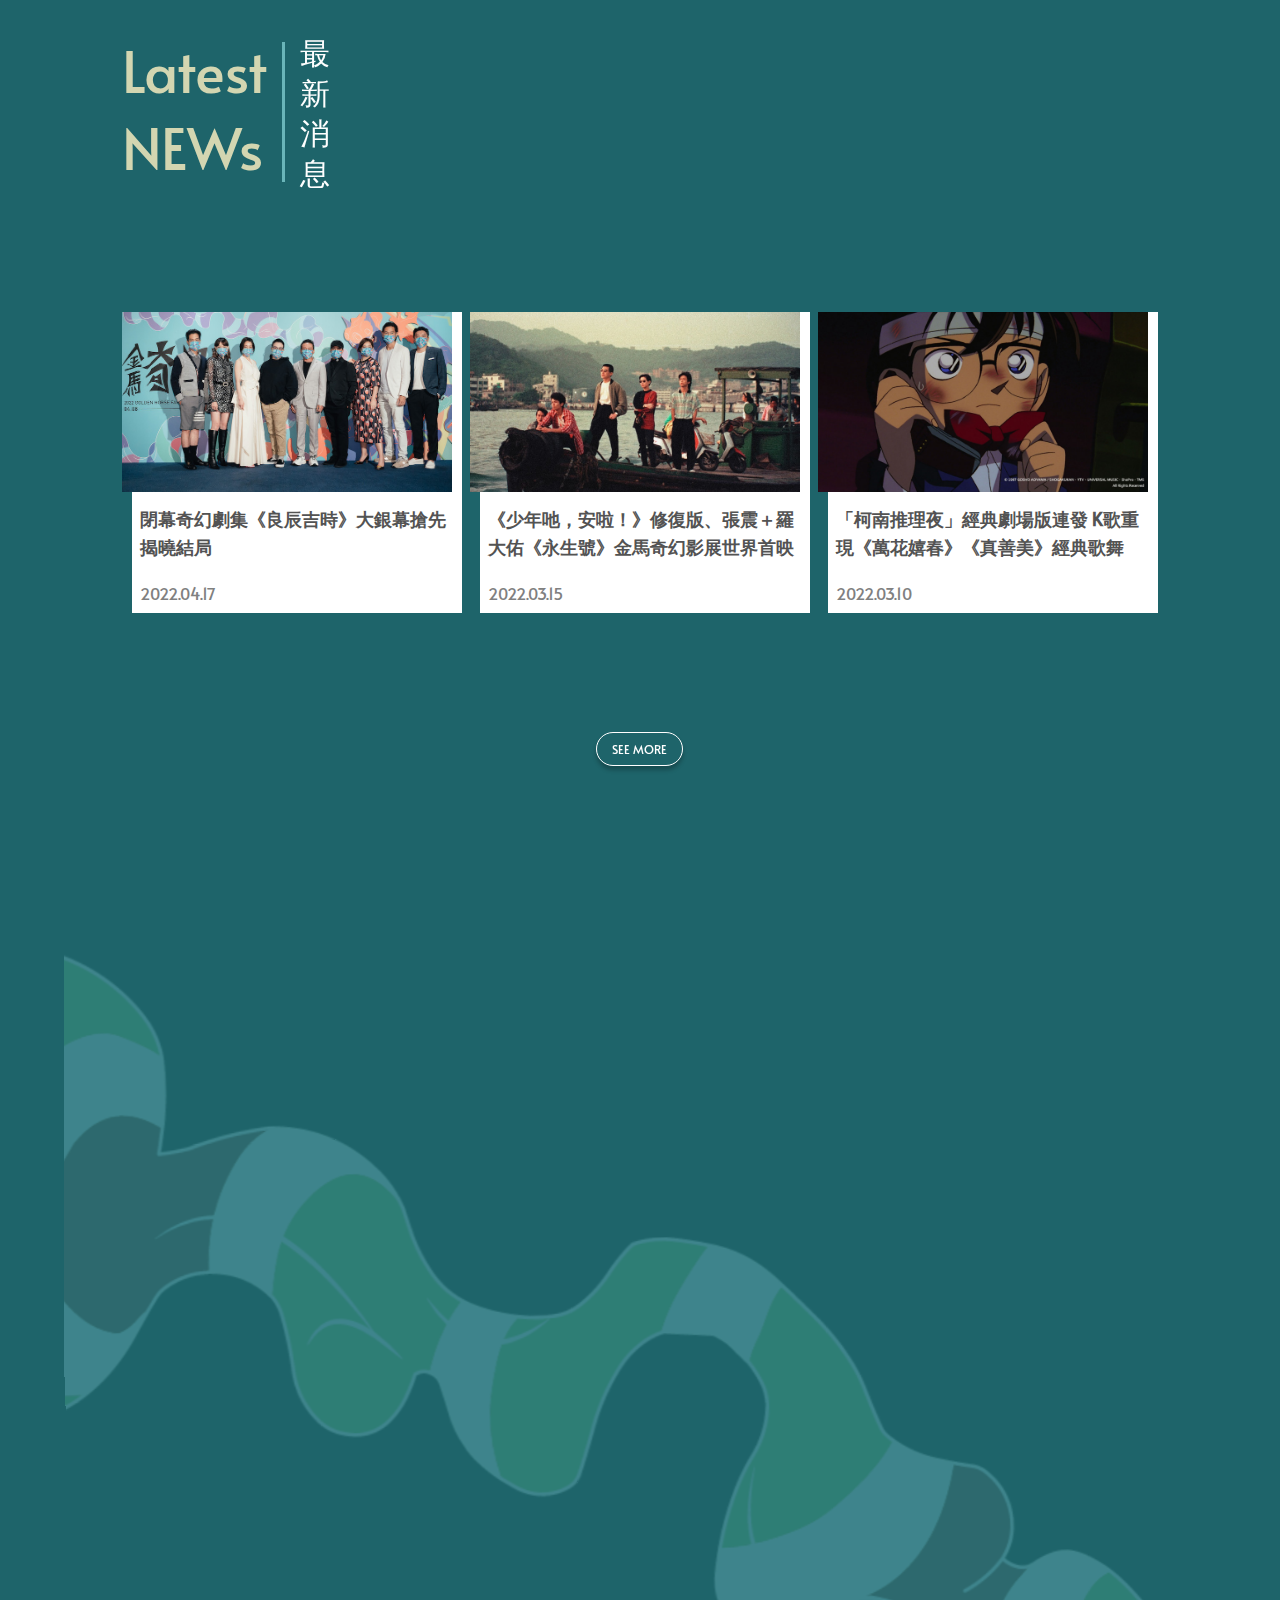
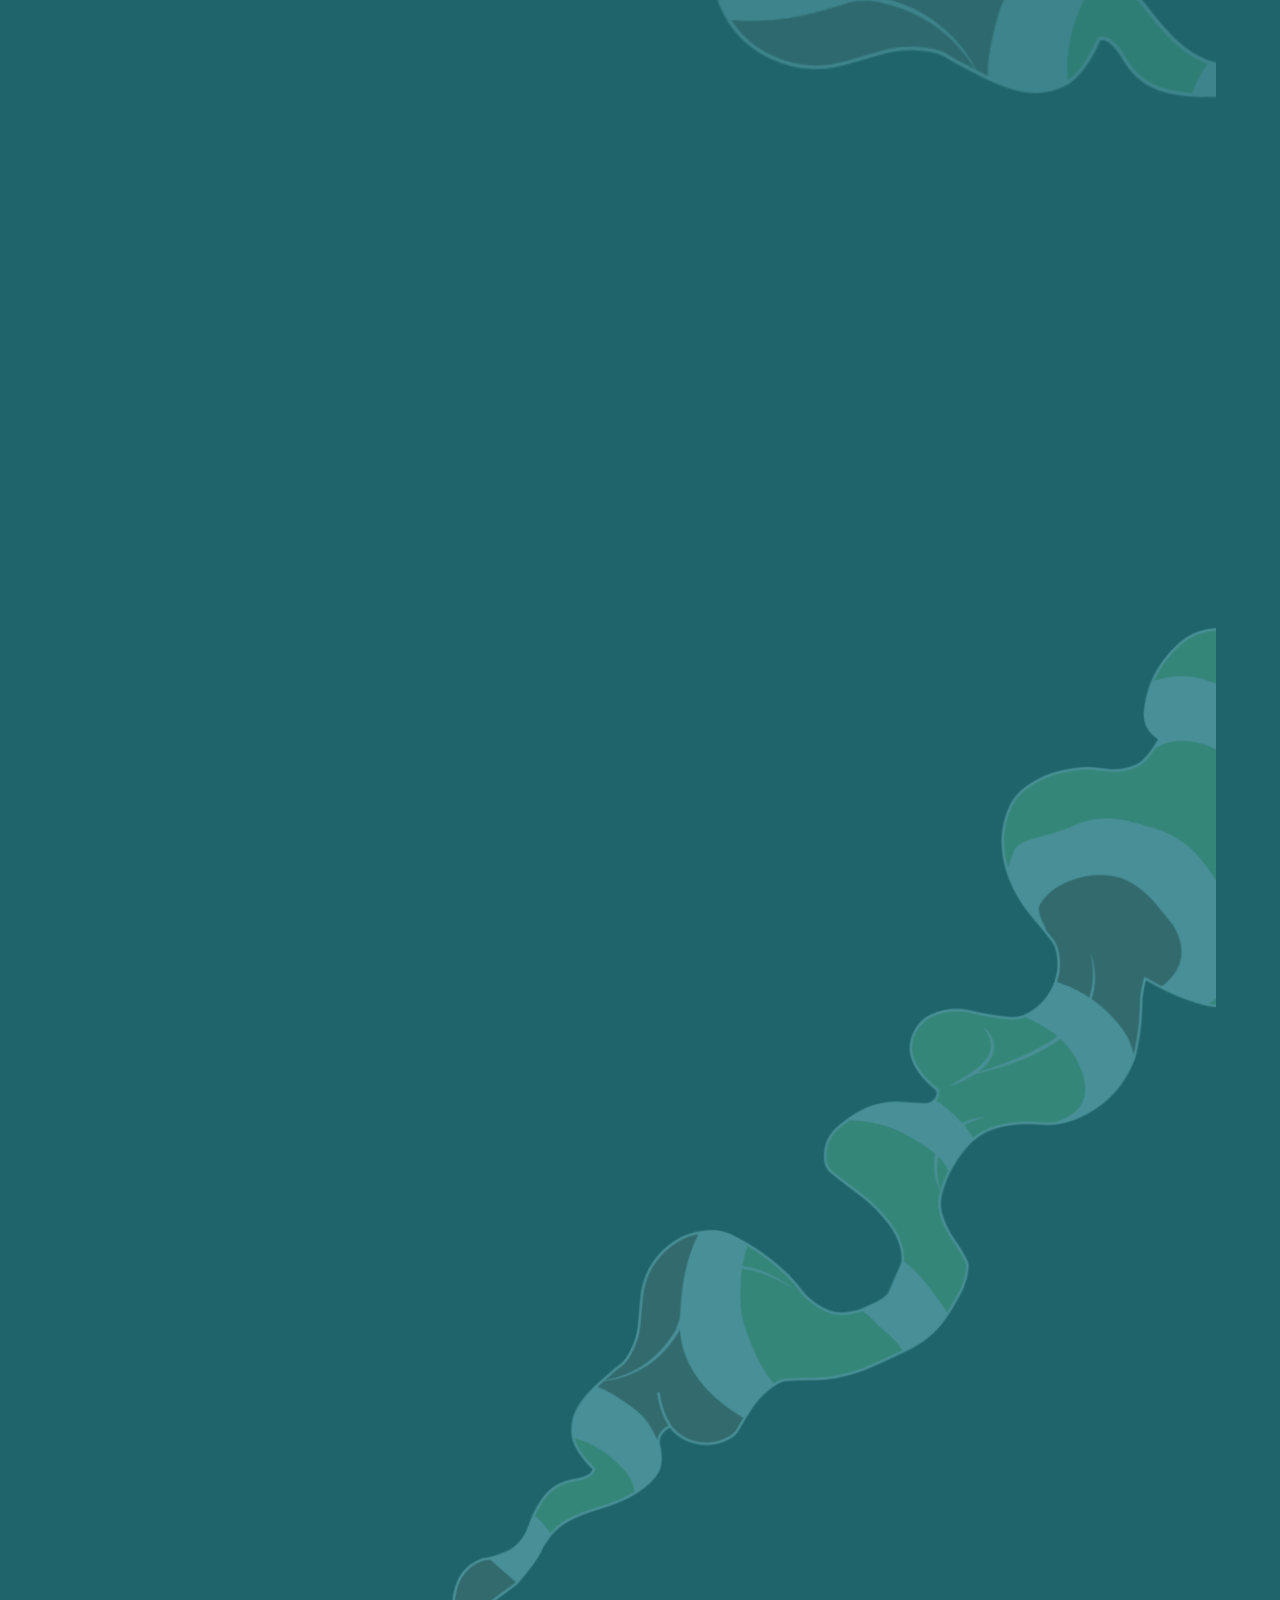
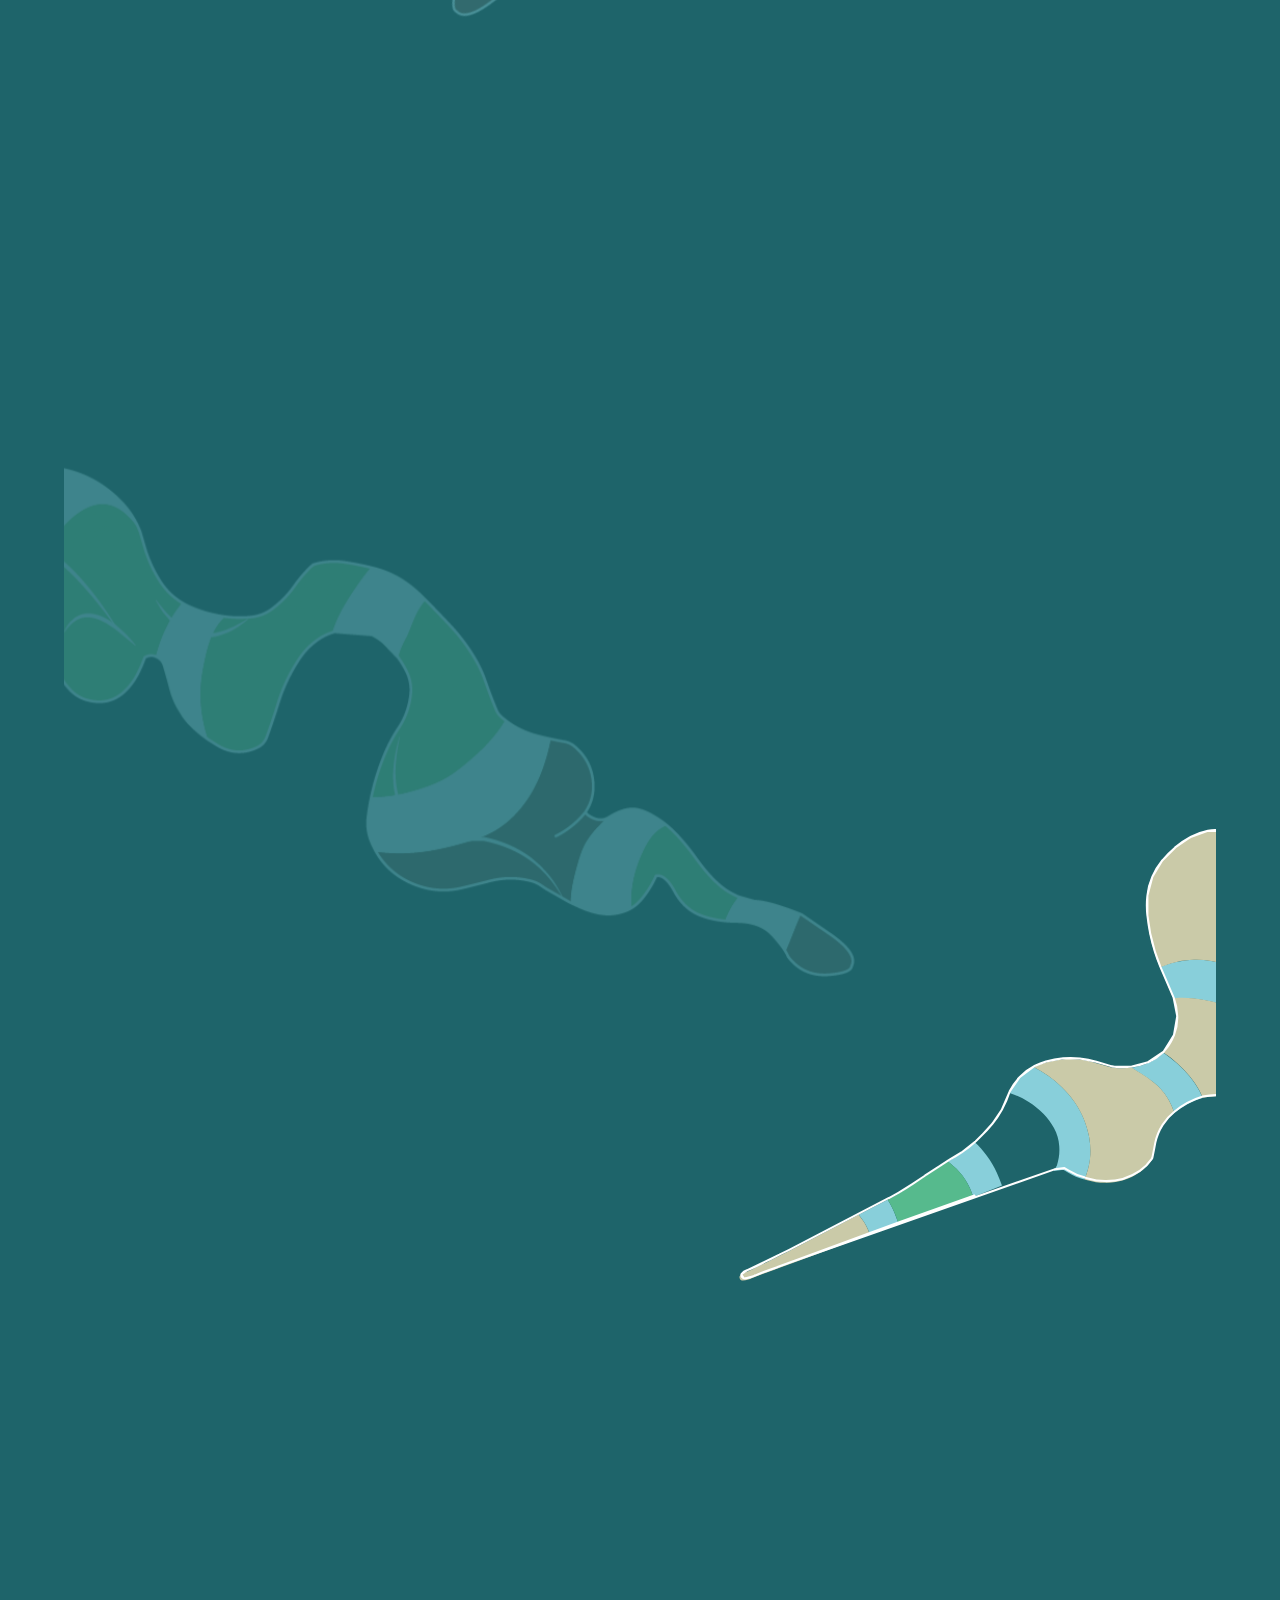
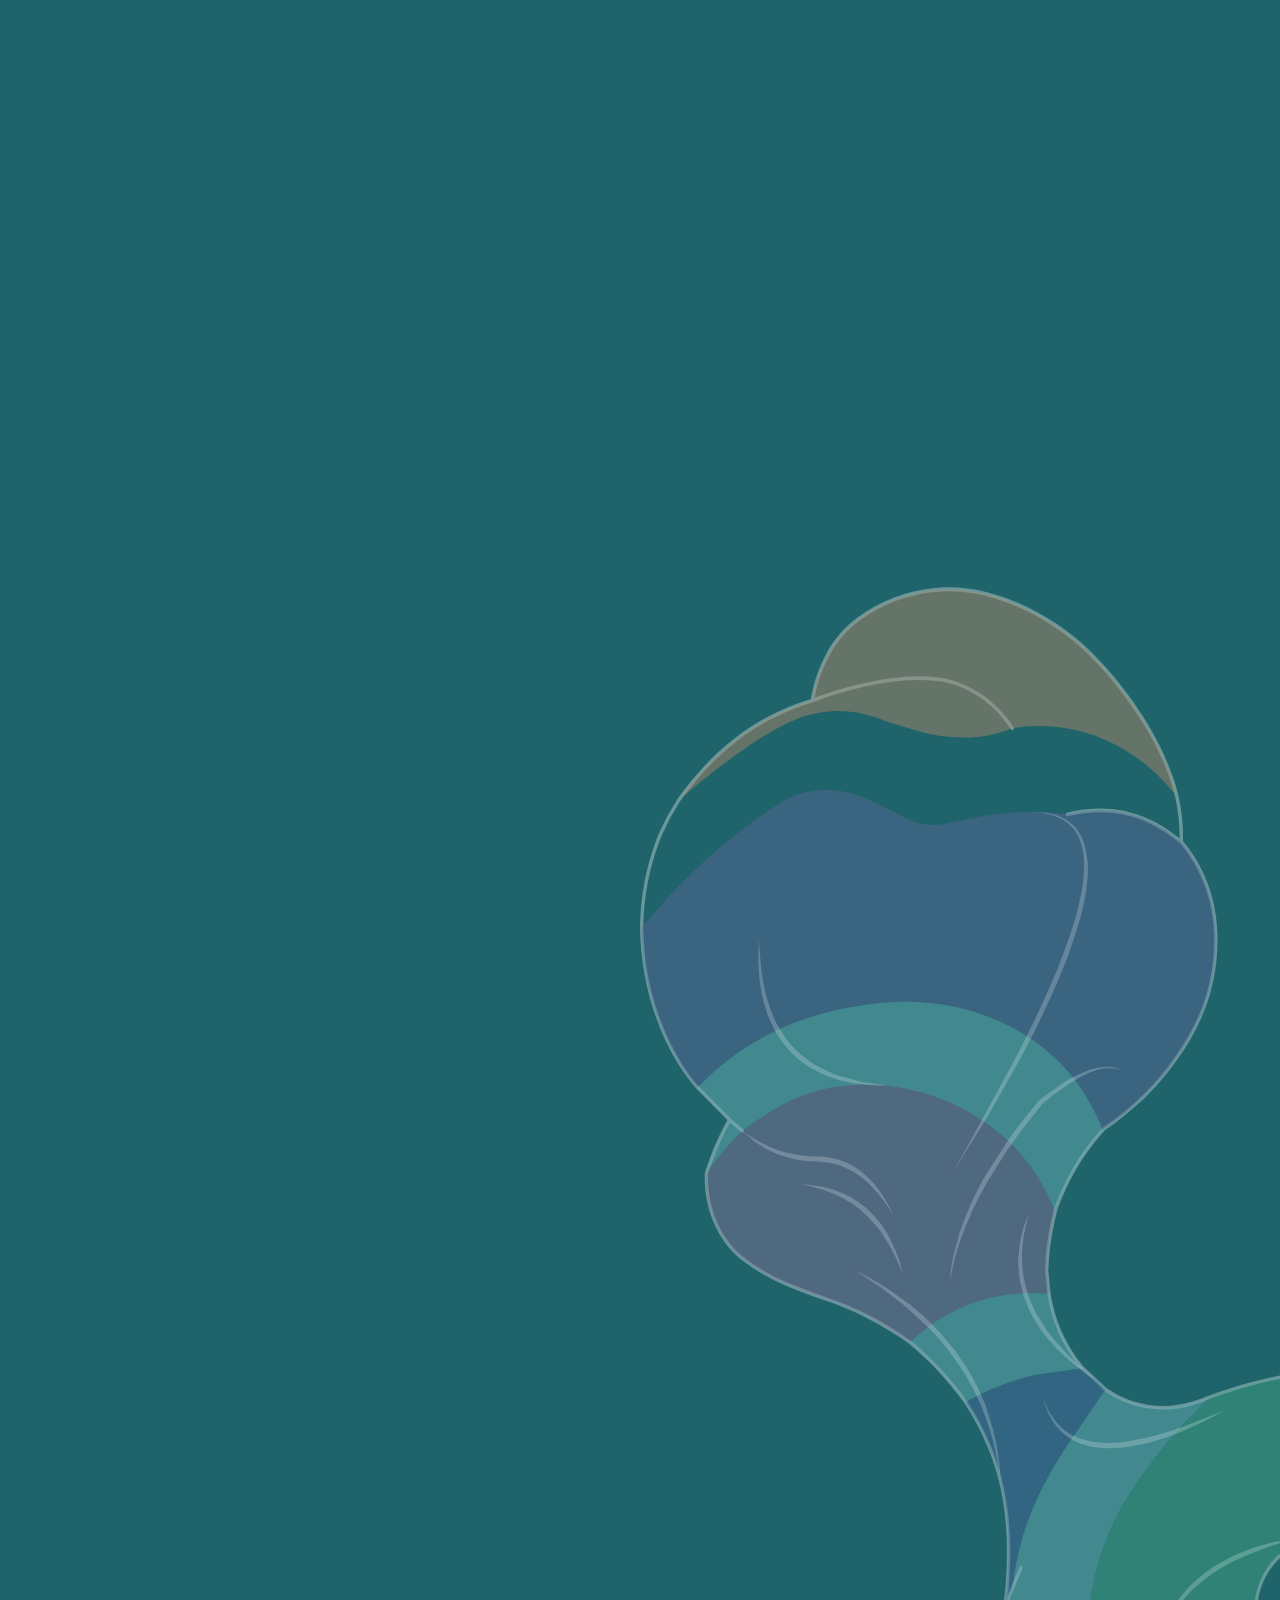
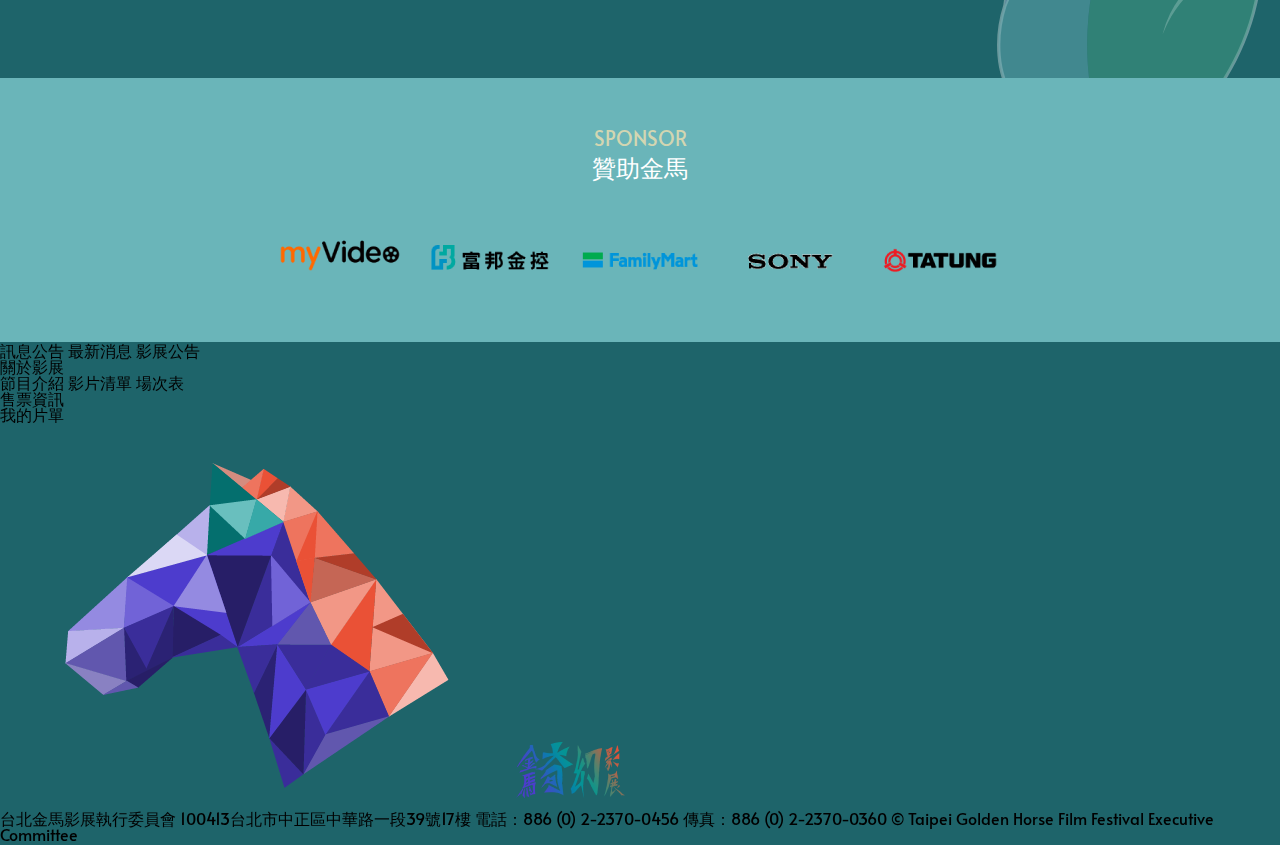
==== commit 8f0c3d82: "修正what's on的hover" ====
--- a/1. 首頁/index.html
+++ b/1. 首頁/index.html
@@ -215,23 +215,33 @@
           <div class="whatsOn__date"><p>2022/04</p></div>
           <div class="whatsOn__text">
             <p>2022 金馬奇幻影展 │ 觀眾票選排行榜（更新至4/15）</p>
-            <a href=""><i class="fa-solid fa-chevron-right"></i></a>
+            <a href="#" onClick="return false;"
+              ><i class="fa-solid fa-chevron-right"></i
+            ></a>
           </div>
           <div class="whatsOn__text">
             <p>2022 金馬奇幻影展︱觀眾票選中獎名單（更新至4/16）</p>
-            <a href=""><i class="fa-solid fa-chevron-right"></i></a>
+            <a href="#" onClick="return false;"
+              ><i class="fa-solid fa-chevron-right"></i
+            ></a>
           </div>
           <div class="whatsOn__text">
             <p>2022 金馬奇幻影展 未來院線發行影片一覽表</p>
-            <a href=""><i class="fa-solid fa-chevron-right"></i></a>
+            <a href="#" onClick="return false;"
+              ><i class="fa-solid fa-chevron-right"></i
+            ></a>
           </div>
           <div class="whatsOn__text">
             <p>2022 金馬奇幻影展 異動總覽</p>
-            <a href=""><i class="fa-solid fa-chevron-right"></i></a>
+            <a href="#" onClick="return false;"
+              ><i class="fa-solid fa-chevron-right"></i
+            ></a>
           </div>
           <div class="whatsOn__text">
             <p>2022 金馬奇幻影展最寵觀眾 送出超過萬件好禮饗影迷</p>
-            <a href=""><i class="fa-solid fa-chevron-right"></i></a>
+            <a href="#" onClick="return false;"
+              ><i class="fa-solid fa-chevron-right"></i
+            ></a>
           </div>
           <div class="whatsOn__more">
             <a href="/FantasyFilmFestival/3. 影展公告/index.html">SEE MORE</a>
--- a/assets/css/style.css
+++ b/assets/css/style.css
@@ -136,215 +136,806 @@
   border-spacing: 0;
 }
 
-#footer .footer__downside .footer__share a, #footer .footer__downside .footer__share, #footer .footer__downside .footer__logo, #footer .footer__downside, #footer .footer__upside, #footer .footer__container, .navbar__container .navbar__link .nav__button .nav__button__search, .navbar__container .navbar__link .nav__button .nav__button__number__container .nav__button__number, .navbar__container .navbar__link .nav__button, .navbar__container .navbar__link li a p, .navbar__container .navbar__link li a, .navbar__container .navbar__link, .navbar__container .navbar__logo, .navbar__container {
+.film #timelineList .timelineList__container, .film, .type__container .type__title > .title__container, .type__container .type__title, .type__container, .main, header .title__container .ZHtitle__contaitner {
   display: flex;
   justify-content: center;
   align-items: center;
 }
 
 body {
+  background-color: #1E646A;
   font-family: "Noto Sans TC", sans-serif;
   font-family: "Alata", sans-serif;
 }
 
-.navbar__container {
+.background__line {
   position: fixed;
   top: 0px;
-  z-index: 99;
-  width: 100%;
-  height: 65px;
-  background-color: #6AB5B9;
-  filter: drop-shadow(0px 4px 6px rgba(0, 0, 0, 0.25));
-  transition: all 1s;
-}
-.navbar__container .navbar__logo {
+  left: 0px;
+  width: 100vw;
+  height: 100vh;
+  mix-blend-mode: soft-light;
+  opacity: 0.58;
+  z-index: -10;
+}
+.background__line img {
+  width: 100vw;
+  height: 100vh;
+  background-size: s;
+}
+
+@media screen and (max-width: 900px) {
+  #navbar, #footer {
+    display: none;
+  }
+
+  #navbar__mobile, #footer__mobile {
+    display: block;
+  }
+}
+header .title__container {
+  position: relative;
+  margin: 145px auto 0vh auto;
+  width: 85%;
+  font-weight: 700;
+  font-size: 10rem;
+  color: #D3D6B1;
+}
+header .title__container h1 {
+  font-weight: 400;
+  font-size: 56px;
+  line-height: 77px;
+}
+header .title__container .ZHtitle__contaitner {
   justify-content: flex-start;
-  margin-left: 50px;
-}
-.navbar__container .navbar__logo #navbar__logoPic {
-  width: 60px;
-}
-.navbar__container .navbar__logo #navbar__logoText {
-  width: 75px;
-  transform: translateX(-10px);
-}
-.navbar__container .navbar__link {
-  justify-content: flex-end;
-  flex: 1;
-  overflow: hidden;
-}
-.navbar__container .navbar__link li a {
+  margin-left: 140px;
+}
+header .title__container .ZHtitle__contaitner h2 {
+  position: relative;
+  top: 0px;
+  font-size: 30px;
+  line-height: 40px;
+  margin: 0 16px;
   color: #FFFFFF;
   font-weight: 500;
-  font-size: 16px;
-  text-decoration: none;
-  letter-spacing: 0.2px;
-  transition-duration: 500ms;
-  cursor: pointer;
-}
-.navbar__container .navbar__link li a p {
-  font-family: "Noto Sans TC", sans-serif;
-  line-height: 22px;
-  text-shadow: 0px 4px 6px rgba(0, 0, 0, 0.25);
-  margin: 15px;
-}
-.navbar__container .navbar__link li a i {
-  margin: 0 2px;
-}
-.navbar__container .navbar__link li a:hover {
-  color: #EA5136;
-}
-.navbar__container .navbar__link li #buyTicket {
-  color: #4D3CCD;
-}
-.navbar__container .navbar__link li .menu__container {
-  position: absolute;
-  margin: 20px 7px;
-  width: 90px;
-  padding: 10px 0;
+}
+header .title__container .ZHtitle__contaitner .ZHtitle__line {
+  position: relative;
+  top: 0px;
+  width: 3px;
+  height: 30px;
   background-color: #6AB5B9;
-  border-radius: 8px;
-}
-.navbar__container .navbar__link li .menu__container .menu {
-  padding: 5px 0;
+}
+
+@media screen and (max-width: 900px) {
+  header {
+    transform: scale(0.75) translateX(-17%);
+  }
+}
+.main {
+  position: relative;
+  flex-direction: column;
+  margin: 50px auto 200px auto;
+  width: 90%;
+  max-width: 1200px;
+  height: fit-content;
+}
+
+.symbols {
+  position: absolute;
+  color: white;
+  top: 20px;
+  right: 0px;
+}
+
+.type__container {
+  width: 100%;
+  margin: 50px 0 20px 0;
+}
+.type__container .type__title {
+  width: 350px;
+  height: 260px;
+  border-radius: 30px;
+  overflow: hidden;
+  position: relative;
+  background-color: rgba(71, 71, 71, 0.5);
+  transition: 1s background-color;
+}
+.type__container .type__title > img {
+  object-fit: cover;
+  width: 100%;
+  height: 100%;
+  z-index: -2;
+  transition: 0.5s transform;
+}
+.type__container .type__title p {
   text-align: center;
-  margin-left: auto;
-  background-color: #6AB5B9;
+}
+.type__container .type__title i {
+  transition: 0.5s transform;
+}
+@media screen and (max-width: 900px) {
+  .type__container .type__title .title__container p {
+    font-size: 16px;
+    font-weight: 700;
+  }
+}
+.type__container .type__title:hover, .type__container .type__title.active {
+  background-color: rgba(71, 71, 71, 0.2);
+}
+.type__container .type__title:hover > img, .type__container .type__title.active > img {
+  transform: scale(1.1, 1.1);
+}
+.type__container .type__title:hover i, .type__container .type__title.active i {
+  transform: rotateX(180deg);
+}
+.type__container .type__title > .title__container {
+  position: absolute;
+  flex-direction: column;
+  top: 0;
+  left: 0;
+  width: 100%;
+  height: 100%;
   color: white;
-  transition-duration: 500ms;
-}
-.navbar__container .navbar__link li .menu__container .menu:hover {
-  background-color: #EA5136;
-}
-.navbar__container .navbar__link .nav__button {
-  background-color: #FFFFFF;
-  padding: 6px 15px;
-  margin: 0 30px 0 15px;
-  border-radius: 20px;
-}
-.navbar__container .navbar__link .nav__button .nav__button__number__container {
-  position: absolute;
-  width: 0;
-  height: 0;
-}
-.navbar__container .navbar__link .nav__button .nav__button__number__container .nav__button__number {
-  color: #FFFFFF;
-  background-color: #EA5136;
-  border-radius: 50%;
-  width: 20px;
-  height: 20px;
-  font-size: 12px;
-  position: relative;
-  top: -20px;
-}
-.navbar__container .navbar__link .nav__button .nav__button__line {
-  height: 18px;
-  margin: 0px 12px;
-  width: 1px;
-  background-color: #E1E1E1;
-}
-.navbar__container .navbar__link .nav__button .nav__button__search .nav__button__searchBar {
-  width: 80px;
-  margin: 0 5px;
-  border-radius: 3px;
-  border: 1px black solid;
-}
-.navbar__container .navbar__link .nav__button .nav__button__search * {
-  cursor: pointer;
-}
-
-#footer {
-  position: relative;
-  padding: 40px;
-  background-color: #6AB5B9;
-  color: #D3D6B1;
   z-index: 10;
-}
-#footer .footer__container {
-  flex-direction: column;
-}
-#footer .footer__upside {
-  width: 100%;
-  margin-bottom: 3rem;
-}
-#footer .footer__upside section {
-  display: flex;
-  flex-direction: column;
-  justify-content: flex-start;
-  height: 10vh;
-  margin: 0 2.5rem;
-}
-#footer .footer__upside section .footer__title {
-  font-weight: 700;
-}
-#footer .footer__upside section .footer__title a {
-  text-decoration: none;
-  color: #D3D6B1;
-  transition-duration: 0.3s;
-}
-#footer .footer__upside section .footer__title a:hover {
-  color: #EA5136;
-}
-#footer .footer__upside section span {
-  margin-bottom: 1rem;
-}
-#footer .footer__upside section .footer__content {
-  color: #FFFFFF;
-}
-#footer .footer__upside section .footer__content a {
+  font-size: 2rem;
+}
+.type__container .type__line {
+  border: 0.5px solid rgba(255, 255, 255, 0.4);
+  width: 0px;
+  height: 200px;
+  margin: 0 4%;
+}
+
+.film {
+  width: 88vw;
+  max-width: 1200px;
+  border-bottom: 1px solid #FFFFFF;
+}
+.film p {
+  flex: 1;
+  margin: 10px;
+  color: rgba(255, 255, 255, 0.8);
+  font-weight: 300;
+  line-height: 32px;
+}
+.film p a {
   text-decoration: none;
   color: #FFFFFF;
-  transition-duration: 0.3s;
-}
-#footer .footer__upside section .footer__content a:hover {
+  font-weight: 700;
+  font-size: 1.2rem;
+  padding: 0 10px 0 0;
+  transition-duration: 0.3s;
+}
+.film p a:hover {
+  background-color: rgba(255, 255, 255, 0.2);
+  border-radius: 5px;
+}
+.film #timelineList {
+  text-align: right;
+  padding: 10px;
+  width: 25%;
+  max-width: 250px;
+  overflow: hidden;
+  text-overflow: ellipsis;
+}
+.film #timelineList .timelineList__container {
+  background-color: #6AB5B9;
+  margin: 5px;
+  padding: 4px 5px;
+  justify-content: space-between;
+}
+.film #timelineList .timelineList__container span {
+  padding: 0 5px;
+  color: #FFFFFF;
+  overflow: hidden;
+  text-overflow: ellipsis;
+}
+.film #timelineList .timelineList__container .timelineCinema {
+  flex: 1;
+}
+.film #timelineList .timelineList__container .timelineFav {
+  cursor: pointer;
+  color: rgba(0, 0, 0, 0.2);
+  transition-duration: 0.2s;
+  font-size: 1.2rem;
+}
+.film #timelineList .timelineList__container .timelineFav.active {
   color: #EA5136;
+}
+
+@media screen and (max-width: 900px) {
+  .film p {
+    display: flex;
+    flex-direction: column;
+  }
+  .film p a {
+    width: 50%;
+    white-space: nowrap;
+  }
+  .film #timelineList {
+    width: 50%;
+  }
+}
+@media screen and (max-width: 490px) {
+  .film #timelineList {
+    width: 50%;
+  }
+  .film #timelineList .timelineList__container {
+    flex-wrap: wrap;
+  }
+  .film #timelineList .timelineList__container span:nth-child(2) {
+    overflow: visible;
+    width: 50%;
+    white-space: nowrap;
+  }
+  .film #timelineList .timelineList__container span:nth-child(3) {
+    overflow: visible;
+    width: fit-content;
+    white-space: nowrap;
+    text-align: left;
+  }
+}/*# sourceMappingURL=style.css.map */2rem;
+  margin-left: 10px;
+}
+.film__container #film__name .film__fav.active {
+  color: #EA5136;
+}
+.film__container #film__time {
+  font-size: 0.5rem;
+  font-weight: 300;
+}
+
+.timeline__chooseStart, .timeline__dataError, .timeline__cinemaError {
+  font-size: 84px;
+  color: rgba(255, 255, 255, 0.3);
+  margin: 10vh;
+  display: none;
+}
+.timeline__chooseStart h1, .timeline__dataError h1, .timeline__cinemaError h1 {
+  text-align: center;
+}
+.timeline__chooseStart.active, .timeline__dataError.active, .timeline__cinemaError.active {
+  display: block;
+}/*# sourceMappingURL=style.css.map */ent__container > p a {
+  text-align: center;
+  text-decoration: none;
+  font-weight: 900;
+  color: black;
+}
+.film__content__container > p a::before {
+  position: absolute;
+  content: "";
+  left: 0px;
+  bottom: -4px;
+  width: 0%;
+  height: 2px;
+  background-color: #adb36e;
+  transition-duration: 0.3s;
+}
+.film__content__container > p a:hover::before {
+  width: 100%;
+}
+.film__content__container > span {
+  font-size: 0.5rem;
+  margin: 2px 0;
+}
+.film__content__container .film__delete {
+  position: absolute;
+  background-color: rgba(0, 0, 0, 0.1);
+  border-radius: 3px;
+  color: #FFFFFF;
+  width: 13px;
+  height: 13px;
+  line-height: 10px;
+  text-align: center;
+  bottom: 2px;
+  right: 5px;
+  cursor: pointer;
+}/*# sourceMappingURL=style.css.map */ntainer .footer__button {
+  margin-bottom: 12px;
+  font-size: 8.375px;
   font-weight: 700;
-}
-#footer .footer__line {
-  width: 100%;
-  border: solid 0.5px #D3D6B1;
-}
-#footer .footer__downside {
-  width: 100%;
-  margin-top: 2rem;
-}
-#footer .footer__downside .footer__logo {
-  width: 25%;
-  max-width: 1000px;
-  justify-content: flex-start;
-  font-family: arial;
-  font-size: 3rem;
-}
-#footer .footer__downside .footer__logo #footer__logoPic {
-  width: 100px;
-}
-#footer .footer__downside .footer__logo #footer__logoText {
-  transform: translateX(-15px);
-  width: 120px;
-}
-#footer .footer__downside .footer__contact {
-  display: flex;
-  flex-direction: column;
-  align-items: center;
-  width: 50%;
-}
-#footer .footer__downside .footer__contact span {
-  margin-bottom: 1rem;
-  font-family: arial;
-}
-#footer .footer__downside .footer__share {
-  width: 25%;
-  justify-content: flex-end;
-}
-#footer .footer__downside .footer__share a {
+  color: white;
+  cursor: pointer;
+  transition: 0.3s;
+}
+.footer__button__container .footer__button .footer__button__menu a {
+  margin-left: 8px;
+  width: 48px;
+  text-align: center;
+  cursor: pointer;
+}
+.footer__button__container .footer__button .footer__button__menu a p {
+  white-space: nowrap;
+  overflow: hidden;
+  color: #E1E1E1;
+}
+
+.footer__copyright {
+  width: fit-content;
+  font-size: 8px;
+}
+.footer__copyright p {
+  line-height: 22px;
+}
+
+.footer__share__mobile {
+  width: fit-content;
+}
+.footer__share__mobile a {
   text-decoration: none;
-  margin: 0 0.5rem;
+  margin-left: 8px;
   border: white solid 1px;
   width: 1.5rem;
   height: 1.5rem;
   border-radius: 50%;
   font-family: arial;
 }
-#footer .footer__downside .footer__share a i {
+.footer__share__mobile a i {
   color: #D3D6B1;
+}/*# sourceMappingURL=style.css.map */eight: 28px;
+  color: #535353;
+}
+.latest__news__container .news-list__item .news-list__background a .news-thumbnail__detail .news-thumbnail__time {
+  padding: 12px 8px;
+  font-size: 16px;
+  font-weight: 300;
+  color: gray;
+}
+
+@media screen and (max-width: 900px) {
+  .latest__news__container {
+    justify-content: space-around;
+  }
+}
+.latest__more {
+  align-items: flex-start;
+  height: 10vh;
+  width: 100%;
+  z-index: 2;
+}
+.latest__more a {
+  font-size: 12px;
+  font-weight: 500;
+  text-decoration: none;
+  color: #FFFFFF;
+  border: 1px solid white;
+  border-radius: 50px;
+  padding: 10px 15px;
+  box-shadow: 0px 4px 4px rgba(0, 0, 0, 0.25);
+  transition-duration: 0.3s;
+}
+.latest__more a:hover {
+  background-color: #FFFFFF;
+  color: #D3D6B1;
+}
+
+.whatsOn__container {
+  position: relative;
+  top: -10vh;
+  height: 65vh;
+  width: 60%;
+  margin-left: auto;
+}
+.whatsOn__container .whatsOn__date {
+  margin-bottom: 10px;
+}
+.whatsOn__container .whatsOn__date p {
+  color: #FFFFFF;
+  font-size: 40px;
+  font-weight: 400;
+  color: rgba(0, 0, 0, 0);
+  -webkit-text-stroke: 1px white;
+}
+.whatsOn__container .whatsOn__text {
+  justify-content: space-between;
+  border-bottom: 2px solid #6AB5B9;
+  padding: 15px 0;
+  position: relative;
+}
+.whatsOn__container .whatsOn__text::before {
+  position: absolute;
+  top: -20px;
+  left: 0px;
+  color: #fff;
+  font-size: 0.8em;
+  background-color: #EA5136;
+  opacity: 0%;
+  padding: 5px;
+  border-radius: 5px;
+  content: "連結僅示意";
+  transition-duration: 0.3s;
+}
+.whatsOn__container .whatsOn__text p {
+  font-weight: 900;
+  font-size: 18px;
+  color: white;
+  transition-duration: 0.3s;
+  line-height: 24px;
+}
+.whatsOn__container .whatsOn__text a {
+  font-size: 18px;
+  color: white;
+  transition-duration: 0.3s;
+}
+.whatsOn__container .whatsOn__text:hover {
+  cursor: pointer;
+}
+.whatsOn__container .whatsOn__text:hover p, .whatsOn__container .whatsOn__text:hover i {
+  color: #D3D6B1;
+  cursor: pointer;
+}
+.whatsOn__container .whatsOn__text:hover::before {
+  opacity: 100%;
+}
+.whatsOn__container .whatsOn__more {
+  justify-content: flex-end;
+  height: 10vh;
+  width: 100%;
+}
+.whatsOn__container .whatsOn__more a {
+  font-size: 12px;
+  font-weight: 500;
+  text-decoration: none;
+  color: #FFFFFF;
+  border: 1px solid white;
+  border-radius: 50px;
+  padding: 10px 15px;
+  box-shadow: 0px 4px 4px rgba(0, 0, 0, 0.25);
+  transition-duration: 0.3s;
+}
+.whatsOn__container .whatsOn__more a:hover {
+  background-color: #FFFFFF;
+  color: #D3D6B1;
+}
+
+.whatsOn__img {
+  position: relative;
+  height: 0vh;
+  width: 100%;
+}
+.whatsOn__img img {
+  position: absolute;
+  object-fit: cover;
+  bottom: 0px;
+  left: -10%;
+  width: 35%;
+  min-width: 240px;
+  height: 35vh;
+  border-radius: 0 50px 15px 0;
+}
+
+.whatsOn__cone {
+  position: relative;
+  display: flex;
+  justify-content: flex-start;
+  align-items: flex-end;
+  height: 25vh;
+  width: 25%;
+  margin-left: auto;
+}
+.whatsOn__cone img {
+  position: absolute;
+  bottom: -75px;
+  width: 150px;
+}
+
+@media screen and (max-width: 900px) {
+  .whatsOn__container {
+    top: 40px;
+    width: 100%;
+    margin: auto;
+  }
+
+  .whatsOn__img img {
+    position: absolute;
+    object-fit: cover;
+    bottom: -200px;
+    left: -10%;
+    width: 50%;
+    height: 20vh;
+    border-radius: 0 50px 15px 0;
+  }
+
+  .whatsOn__cone img {
+    width: 70px;
+    bottom: -150px;
+  }
+}
+.aboutFilmFes__container {
+  position: relative;
+  top: -10vh;
+  height: 70vh;
+  width: 55%;
+  margin-left: auto;
+}
+.aboutFilmFes__container .aboutFilmFes__bg {
+  height: 500px;
+  width: 500px;
+  border-radius: 50%;
+  border: 1px solid white;
+  align-items: flex-end;
+}
+.aboutFilmFes__container .aboutFilmFes__logo img {
+  position: absolute;
+  top: -10px;
+  left: 55%;
+  width: 150px;
+}
+.aboutFilmFes__container .aboutFilmFes__text {
+  justify-content: space-between;
+  flex-direction: column;
+  position: absolute;
+  top: 150px;
+  width: 80%;
+  margin-left: 10%;
+  line-height: 48px;
+}
+.aboutFilmFes__container .aboutFilmFes__text p {
+  font-weight: 300;
+  font-size: 22px;
+  color: white;
+}
+.aboutFilmFes__container .aboutFilmFes__text .aboutFilmFes__more {
+  margin-top: 8px;
+}
+.aboutFilmFes__container .aboutFilmFes__text .aboutFilmFes__more a {
+  font-size: 12px;
+  font-weight: 500;
+  text-decoration: none;
+  color: #FFFFFF;
+  border: 1px solid white;
+  border-radius: 50px;
+  padding: 10px 15px;
+  box-shadow: 0px 4px 4px rgba(0, 0, 0, 0.25);
+  transition-duration: 0.3s;
+}
+.aboutFilmFes__container .aboutFilmFes__text .aboutFilmFes__more a:hover {
+  background-color: #FFFFFF;
+  color: #D3D6B1;
+}
+
+.aboutFilmFes__img {
+  position: relative;
+  height: 0vh;
+  width: 100%;
+}
+.aboutFilmFes__img #img__horse {
+  position: absolute;
+  object-fit: cover;
+  width: 200px;
+  right: 66%;
+  bottom: 30vh;
+  z-index: 1;
+}
+.aboutFilmFes__img #img__text {
+  position: absolute;
+  object-fit: cover;
+  width: 250px;
+  right: 50%;
+  bottom: 10vh;
+}
+
+@media screen and (max-width: 900px) {
+  .aboutFilmFes__container {
+    top: 40px;
+    width: 100%;
+  }
+
+  .aboutFilmFes__bg {
+    margin: auto;
+    height: 300px;
+    width: 300px;
+  }
+
+  .aboutFilmFes__img #img__horse {
+    width: 120px;
+    left: 10%;
+    bottom: -150px;
+  }
+  .aboutFilmFes__img #img__text {
+    width: 150px;
+    left: 40%;
+    bottom: -220px;
+  }
+}
+@media screen and (max-width: 600px) {
+  .aboutFilmFes__container .aboutFilmFes__text {
+    top: 120px;
+  }
+  .aboutFilmFes__container .aboutFilmFes__text p {
+    font-size: 16px;
+    line-height: 36px;
+  }
+}
+.manual__img {
+  position: relative;
+  height: 0vh;
+  width: 100%;
+}
+.manual__img #manualCornP {
+  position: absolute;
+  right: 10px;
+  top: -130px;
+  transform: scale(0.3);
+}
+.manual__img #manualCornG {
+  position: absolute;
+  right: 60px;
+  top: -100px;
+  transform: scale(0.25) rotate(30deg);
+}
+
+.manual__container {
+  position: relative;
+  height: 70vh;
+  width: 80%;
+  margin: auto;
+}
+.manual__container > img {
+  width: 100%;
+}
+
+@media screen and (max-width: 900px) {
+  .manual__container > img {
+    width: 160%;
+  }
+
+  .manual__img #manualCornP {
+    right: -70px;
+    top: -65px;
+  }
+  .manual__img #manualCornG {
+    right: -40px;
+    top: -55px;
+  }
+}
+@media screen and (max-width: 550px) {
+  .manual__container > img {
+    width: 250%;
+  }
+}
+.manual {
+  margin-bottom: 0 !important;
+}
+
+.getIt {
+  margin-top: 0 !important;
+}
+.getIt .title__container {
+  height: 20vh !important;
+}
+@media screen and (max-width: 500px) {
+  .getIt .title__container {
+    height: 5vh !important;
+  }
+}
+
+.getIt__container {
+  position: relative;
+  width: 100%;
+  display: flex;
+  justify-content: space-between;
+  align-items: stretch;
+  color: #FFFFFF;
+  z-index: 50;
+}
+.getIt__container .getIt__container__vertical {
+  width: 30%;
+}
+.getIt__container .getIt__container__vertical .getIt__container__card {
+  background-color: #6AB5B9;
+  padding: 20px;
+  border-radius: 10px;
+  margin-top: 40px;
+}
+.getIt__container .getIt__container__vertical .getIt__container__card .getIt__container__title {
+  font-size: 18px;
+  margin-bottom: 16px;
+}
+.getIt__container .getIt__container__vertical .getIt__container__card .getIt__container__content {
+  display: flex;
+  align-items: stretch;
+}
+.getIt__container .getIt__container__vertical .getIt__container__card .getIt__container__content .getIt__container__line {
+  width: 1.5px;
+  background-color: #fff;
+  margin: 5px 10px;
+}
+.getIt__container .getIt__container__vertical .getIt__container__card .getIt__container__content .getIt__container__text__container {
+  display: flex;
+  flex-direction: column;
+}
+.getIt__container .getIt__container__vertical .getIt__container__card .getIt__container__content .getIt__container__text__container .getIt__container__text {
+  padding: 12px 0;
+  font-size: 14px;
+}
+.getIt__container .getIt__container__vertical .getIt__container__card .getIt__container__icon {
+  position: relative;
+  width: 100%;
+  height: 0;
+}
+.getIt__container .getIt__container__vertical .getIt__container__card .getIt__container__icon img, .getIt__container .getIt__container__vertical .getIt__container__card .getIt__container__icon svg {
+  position: absolute;
+  right: 0;
+  bottom: 0rem;
+  width: 40px;
+  margin: 10px;
+  fill: white;
+}
+.getIt__container .getIt__container__vertical .getIt__container__card .getIt__container__icon #iconPlace {
+  height: 40px;
+}
+@media screen and (max-width: 900px) {
+  .getIt__container .getIt__container__vertical .getIt__container__card .getIt__container__icon img, .getIt__container .getIt__container__vertical .getIt__container__card .getIt__container__icon svg {
+    margin: 0;
+  }
+}
+
+@media screen and (max-width: 900px) {
+  .getIt__container {
+    justify-content: space-around;
+    flex-wrap: wrap;
+  }
+
+  .getIt__container__vertical {
+    width: 30%;
+    min-width: 300px;
+  }
+}
+#getItDownload * {
+  cursor: pointer;
+}
+
+#getItDownload > .getIt__container__card:hover .getIt__container__line {
+  background-color: #D3D6B1;
+  transition-duration: 0.3s;
+}
+#getItDownload > .getIt__container__card:hover .getIt__container__text {
+  color: #D3D6B1;
+  transition-duration: 0.3s;
+}
+#getItDownload > .getIt__container__card:hover svg {
+  fill: #D3D6B1;
+  transition-duration: 0.3s;
+}
+
+.sponsor {
+  position: relative;
+  width: 100%;
+  bottom: 0px;
+  background-color: #6AB5B9;
+  flex-direction: column;
+  z-index: 10;
+}
+.sponsor .sponsor__title {
+  margin-top: 50px;
+}
+.sponsor .sponsor__title__EN {
+  text-align: center;
+  font-size: 20px;
+  color: #D3D6B1;
+}
+.sponsor .sponsor__title__ZH {
+  text-align: center;
+  font-size: 24px;
+  color: #FFFFFF;
+  margin-top: 8px;
+}
+.sponsor .sponsor__icon {
+  flex-wrap: wrap;
+  margin: 40px 0 50px 0;
+}
+
+.sponsor__background {
+  position: absolute;
+  width: 100%;
+  top: 0px;
+}
+.sponsor__background #tail__getIt {
+  position: absolute;
+  bottom: 0vh;
+  right: 0;
+  width: 50%;
 }/*# sourceMappingURL=style.css.map */--- a/10. RWD/assets/css/style.css
+++ b/10. RWD/assets/css/style.css
@@ -297,16 +297,25 @@
 }
 .navbar__menu .navbar__menu__container .navbar__menu__slide__container {
   position: relative;
-  width: 72px;
-  left: 0px;
+  width: 100%;
+  left: -1px;
   top: 8px;
 }
 .navbar__menu .navbar__menu__container .navbar__menu__slide__container .navbar__menu__slide {
-  text-align: end;
   font-size: 16px;
   color: #E1E1E1;
-  margin-top: 24px;
+  margin-top: 12px;
   transition-duration: 0.3s;
+  display: flex;
+  justify-content: flex-start;
+}
+.navbar__menu .navbar__menu__container .navbar__menu__slide__container .navbar__menu__slide * {
+  cursor: pointer;
+}
+.navbar__menu .navbar__menu__container .navbar__menu__slide__container .navbar__menu__slide a {
+  display: flex;
+  justify-content: space-between;
+  width: 72px;
 }
 .navbar__menu .navbar__menu__container #buyTicket {
   color: #4D3CCD;
@@ -388,7 +397,7 @@
 .footer__button__container .footer__button .footer__button__menu a {
   margin-left: 8px;
   width: 48px;
-  text-align: center;
+  text-align: -webkit-center;
   cursor: pointer;
 }
 .footer__button__container .footer__button .footer__button__menu a p {
--- a/1. 首頁/assets/css/style.css
+++ b/1. 首頁/assets/css/style.css
@@ -382,8 +382,27 @@
   font-weight: 500;
 }
 
+@media screen and (max-width: 900px) {
+  article .title__container .title__all h1 {
+    font-weight: 400;
+    font-size: 40px;
+    line-height: 60px;
+  }
+  article .title__container .title__all .ZHtitle__text {
+    width: 30px;
+    font-size: 24px;
+    line-height: 30px;
+    color: #FFFFFF;
+    font-weight: 500;
+  }
+
+  .main > .latest > .title__container {
+    height: 15vh;
+  }
+}
 #latest {
   margin-top: 10vw;
+  opacity: 1;
 }
 
 .latest__news__container {
@@ -482,6 +501,7 @@
   border-radius: 50px;
   padding: 10px 15px;
   box-shadow: 0px 4px 4px rgba(0, 0, 0, 0.25);
+  cursor: pointer;
   transition-duration: 0.3s;
 }
 .latest__more a:hover {
@@ -551,6 +571,7 @@
   justify-content: flex-end;
   height: 10vh;
   width: 100%;
+  z-index: 20;
 }
 .whatsOn__container .whatsOn__more a {
   font-size: 12px;
@@ -561,6 +582,7 @@
   border-radius: 50px;
   padding: 10px 15px;
   box-shadow: 0px 4px 4px rgba(0, 0, 0, 0.25);
+  cursor: pointer;
   transition-duration: 0.3s;
 }
 .whatsOn__container .whatsOn__more a:hover {
@@ -607,7 +629,18 @@
   }
 
   .whatsOn__img img {
-    bottom: -300px;
+    position: absolute;
+    object-fit: cover;
+    bottom: -200px;
+    left: -10%;
+    width: 50%;
+    height: 20vh;
+    border-radius: 0 50px 15px 0;
+  }
+
+  .whatsOn__cone img {
+    width: 70px;
+    bottom: -150px;
   }
 }
 .aboutFilmFes__container {
@@ -656,6 +689,7 @@
   border-radius: 50px;
   padding: 10px 15px;
   box-shadow: 0px 4px 4px rgba(0, 0, 0, 0.25);
+  cursor: pointer;
   transition-duration: 0.3s;
 }
 .aboutFilmFes__container .aboutFilmFes__text .aboutFilmFes__more a:hover {
@@ -697,13 +731,13 @@
   }
 
   .aboutFilmFes__img #img__horse {
+    width: 120px;
+    left: 10%;
+    bottom: -150px;
+  }
+  .aboutFilmFes__img #img__text {
     width: 150px;
-    left: 10vw;
-    bottom: -150px;
-  }
-  .aboutFilmFes__img #img__text {
-    width: 200px;
-    left: 20vw;
+    left: 40%;
     bottom: -220px;
   }
 }
@@ -750,12 +784,12 @@
   }
 
   .manual__img #manualCornP {
-    right: -130px;
-    top: -85px;
+    right: -70px;
+    top: -65px;
   }
   .manual__img #manualCornG {
-    right: -100px;
-    top: -75px;
+    right: -40px;
+    top: -55px;
   }
 }
 @media screen and (max-width: 550px) {
@@ -763,6 +797,22 @@
     width: 250%;
   }
 }
+.manual {
+  margin-bottom: 0 !important;
+}
+
+.getIt {
+  margin-top: 0 !important;
+}
+.getIt .title__container {
+  height: 20vh !important;
+}
+@media screen and (max-width: 500px) {
+  .getIt .title__container {
+    height: 5vh !important;
+  }
+}
+
 .getIt__container {
   position: relative;
   width: 100%;
@@ -818,6 +868,11 @@
 .getIt__container .getIt__container__vertical .getIt__container__card .getIt__container__icon #iconPlace {
   height: 40px;
 }
+@media screen and (max-width: 900px) {
+  .getIt__container .getIt__container__vertical .getIt__container__card .getIt__container__icon img, .getIt__container .getIt__container__vertical .getIt__container__card .getIt__container__icon svg {
+    margin: 0;
+  }
+}
 
 @media screen and (max-width: 900px) {
   .getIt__container {
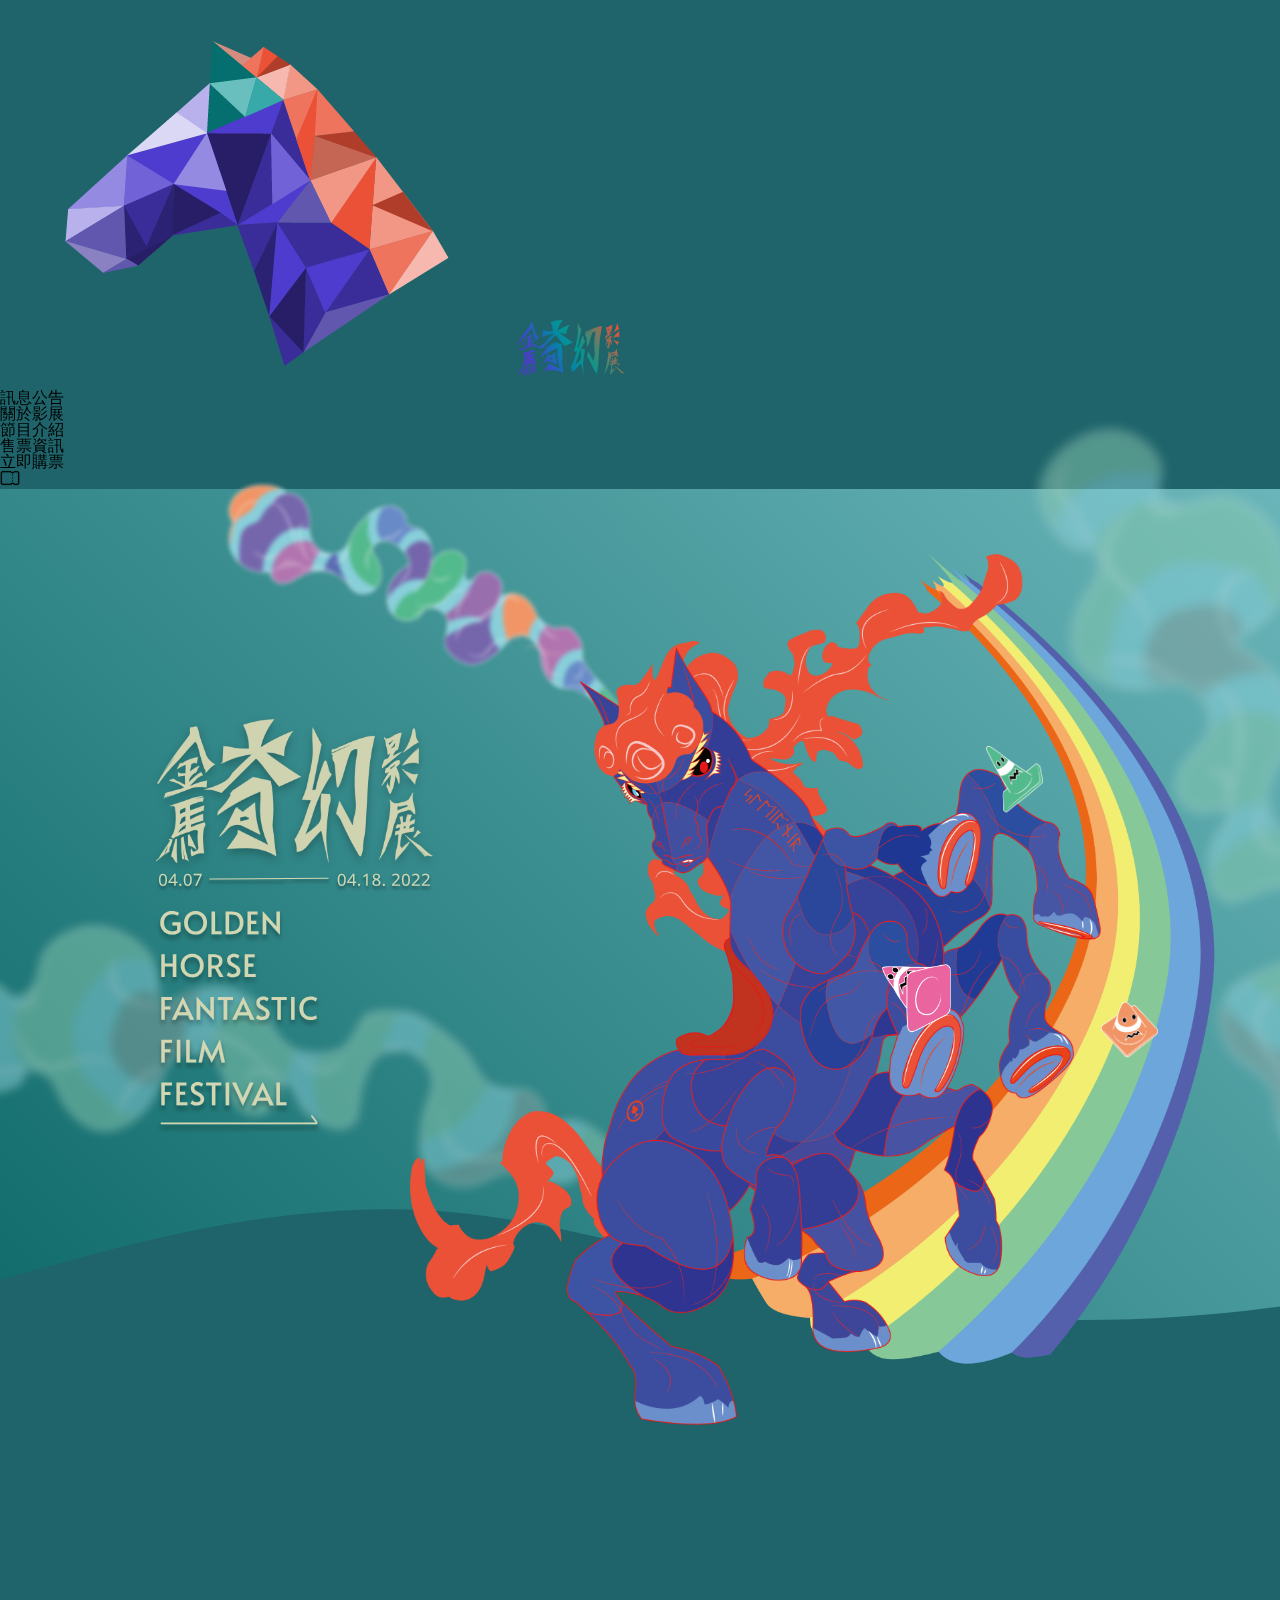
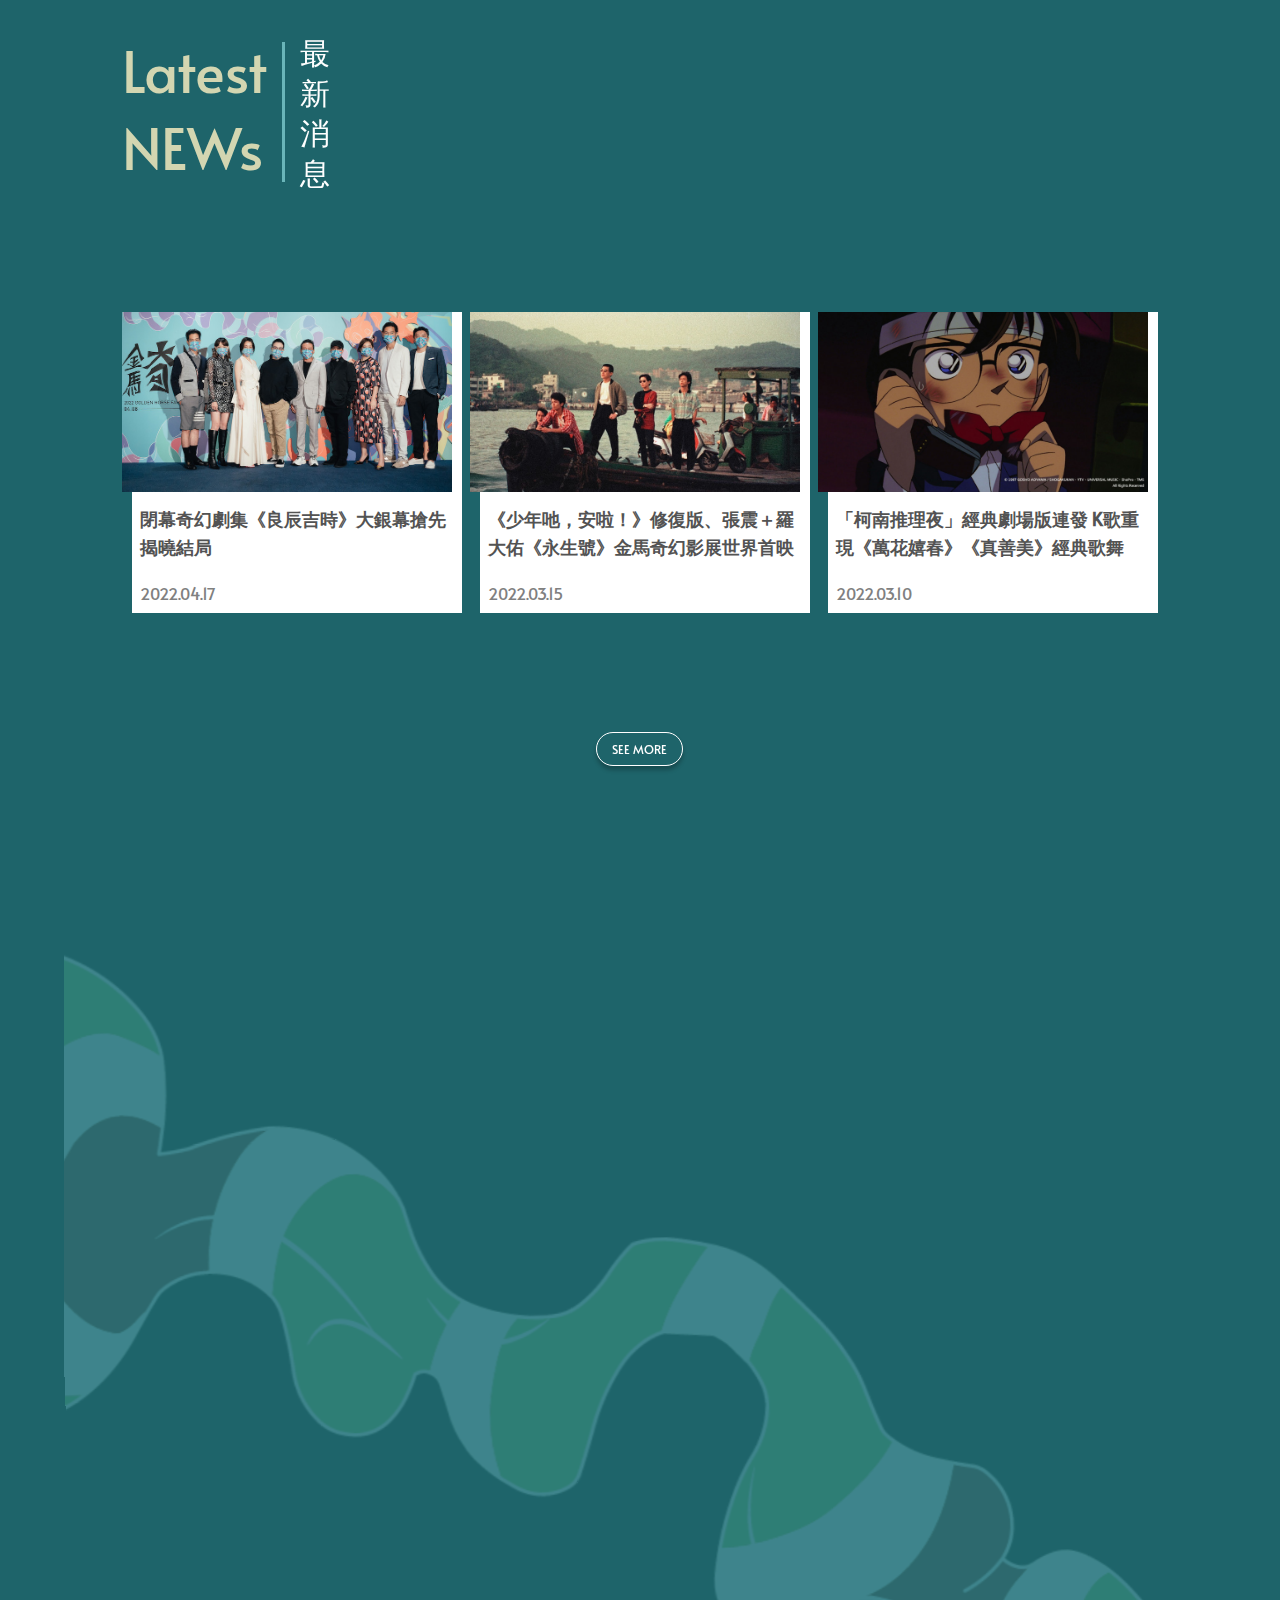
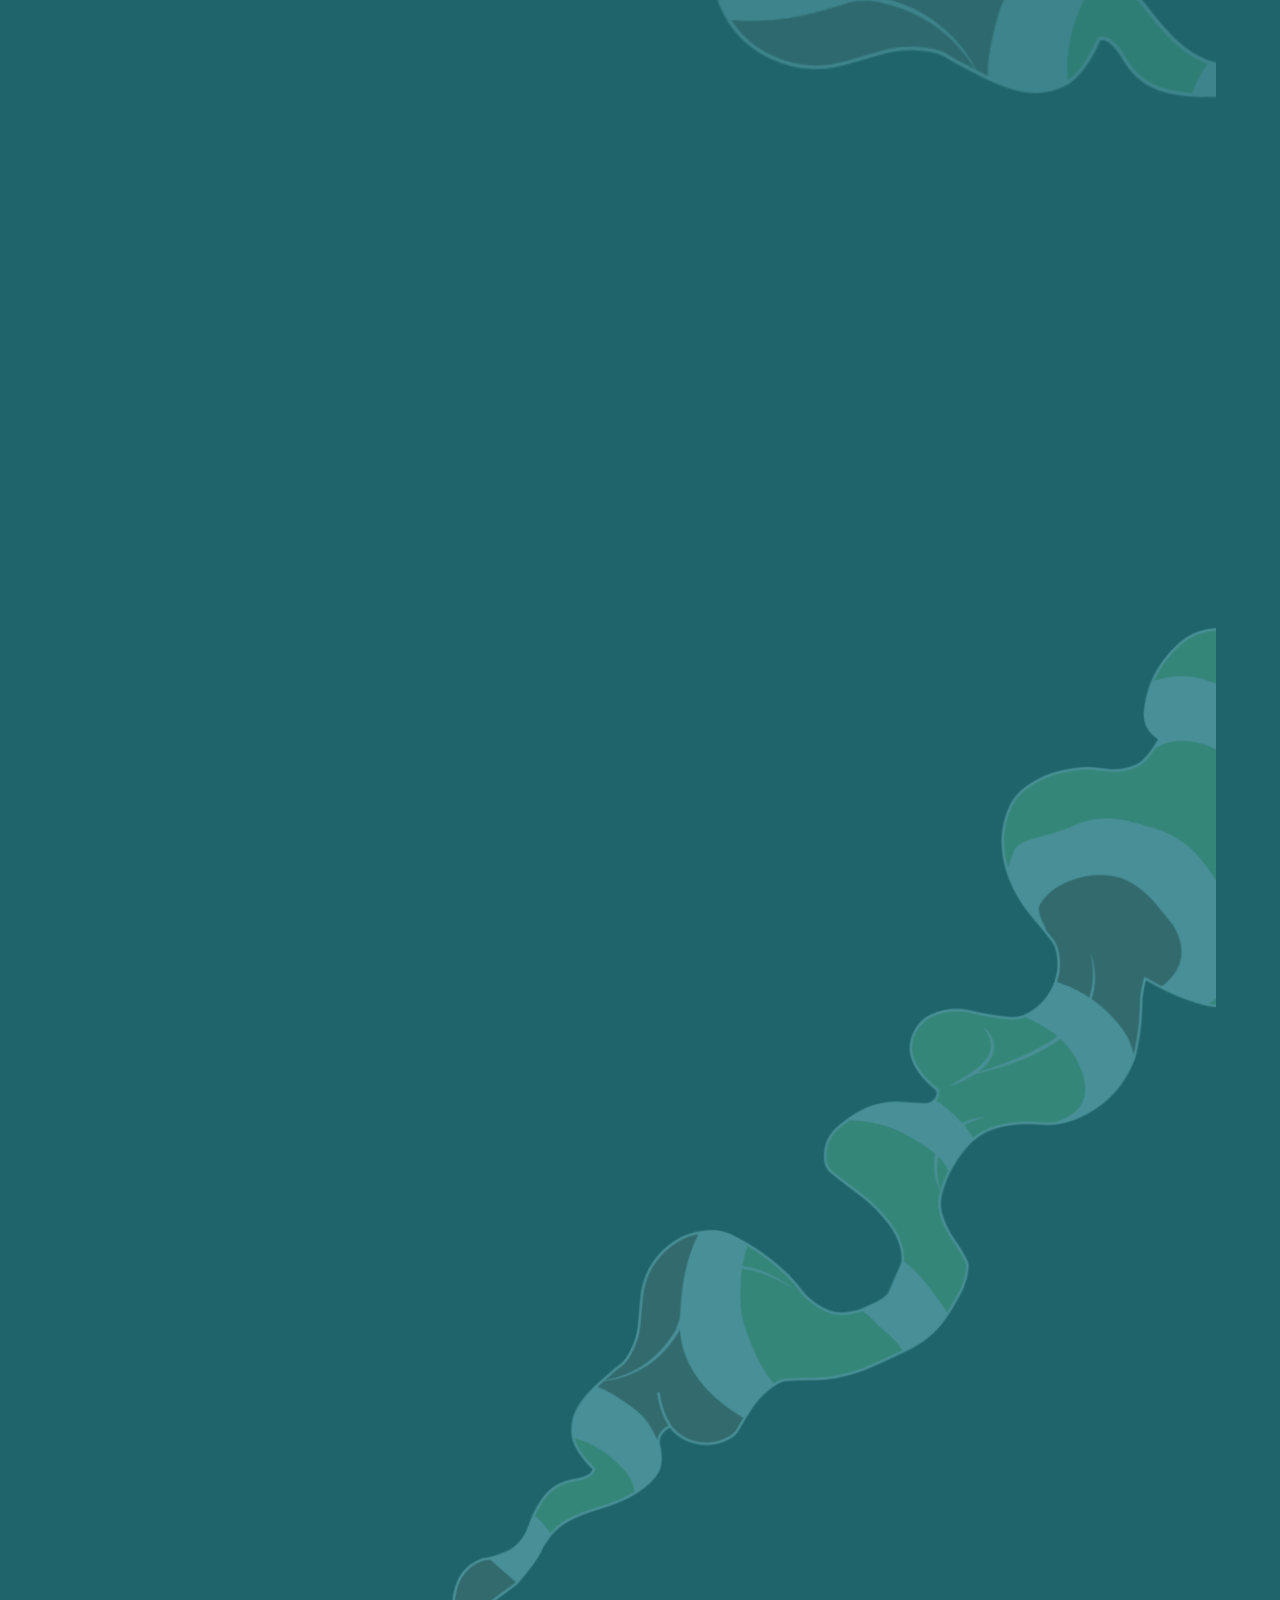
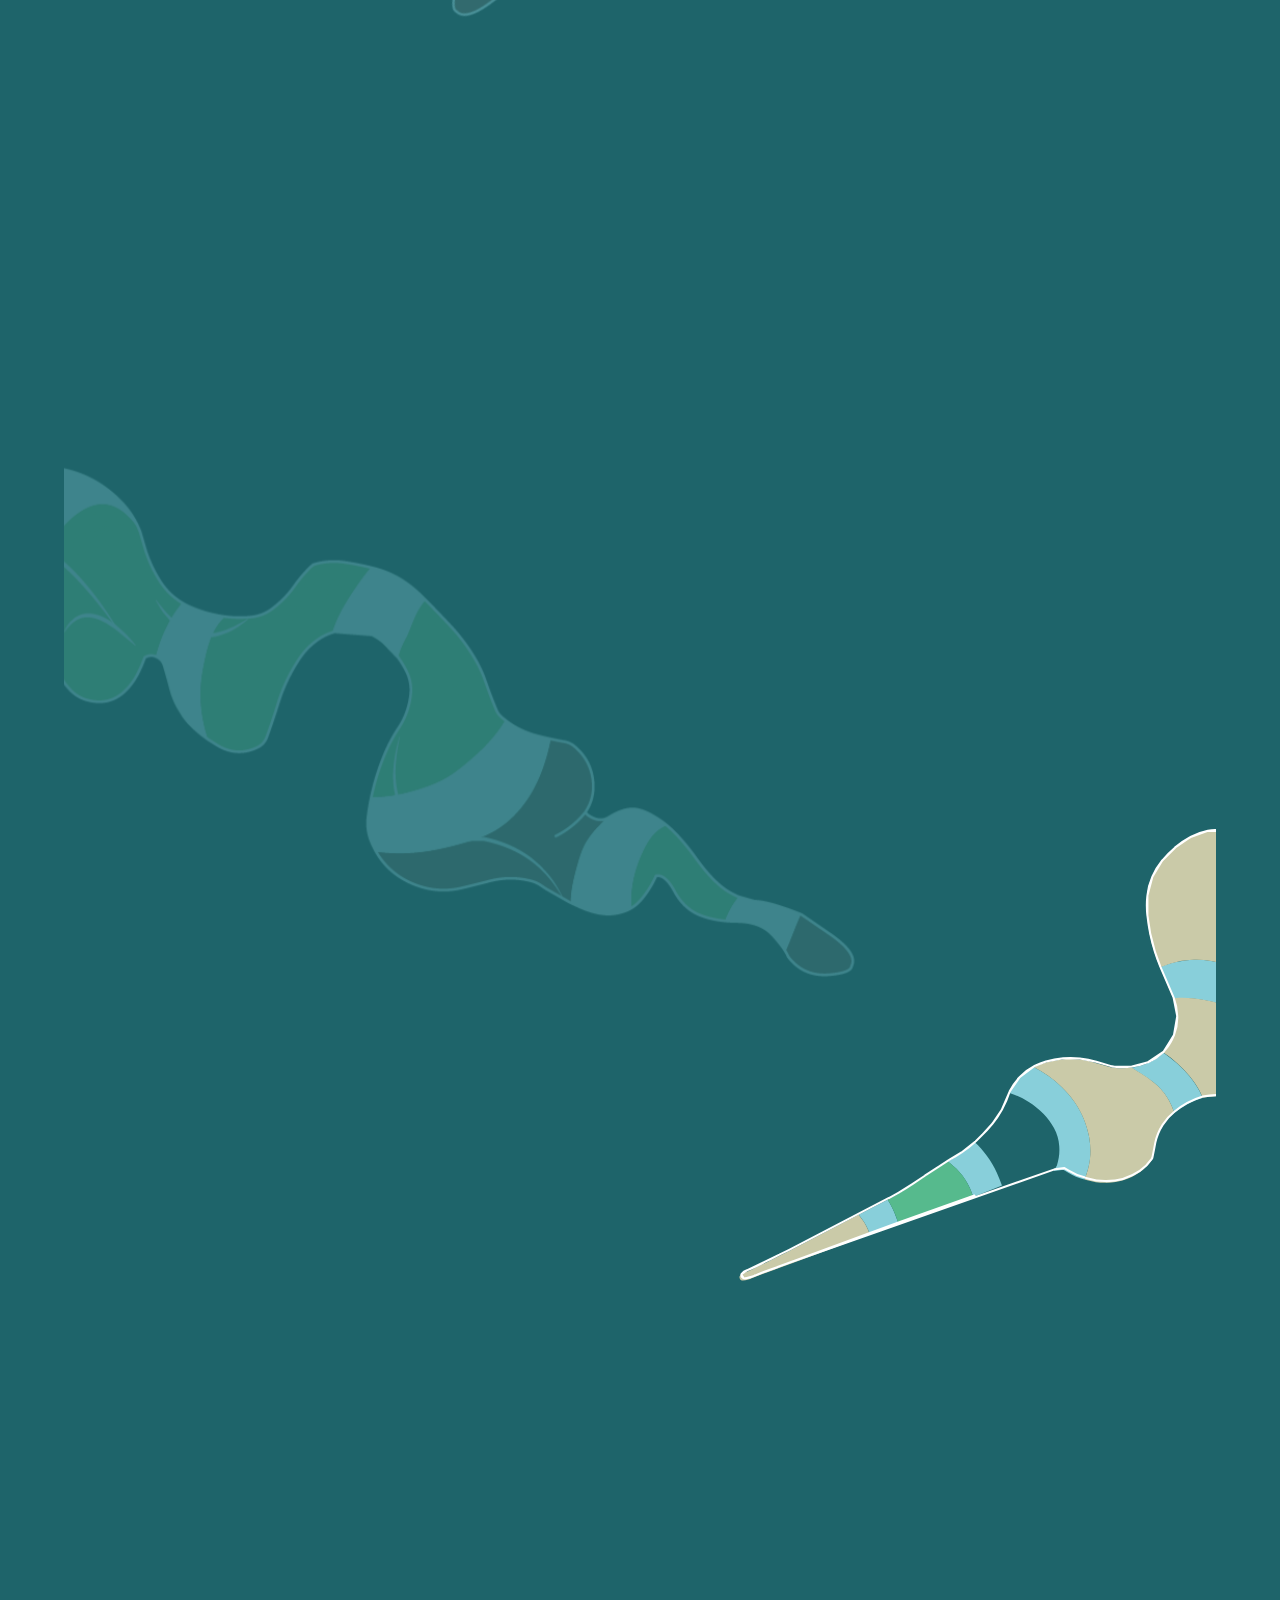
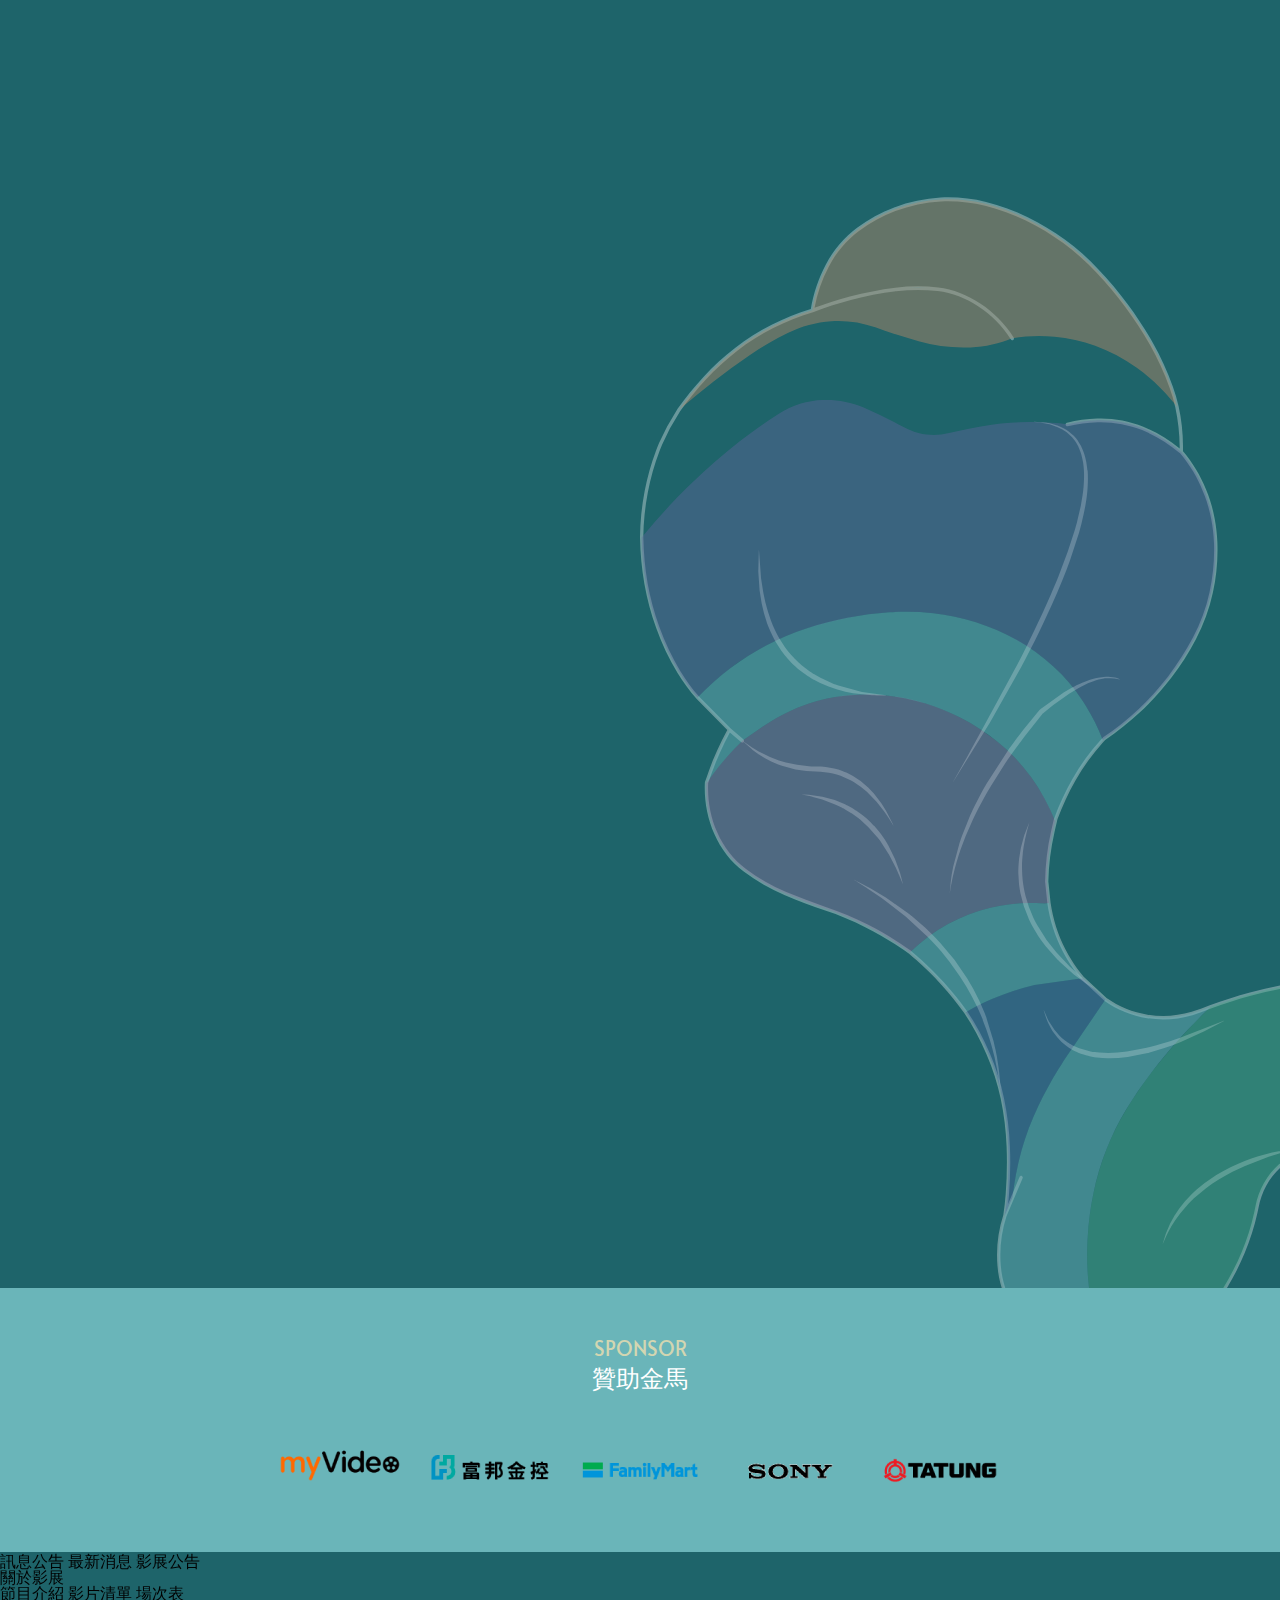
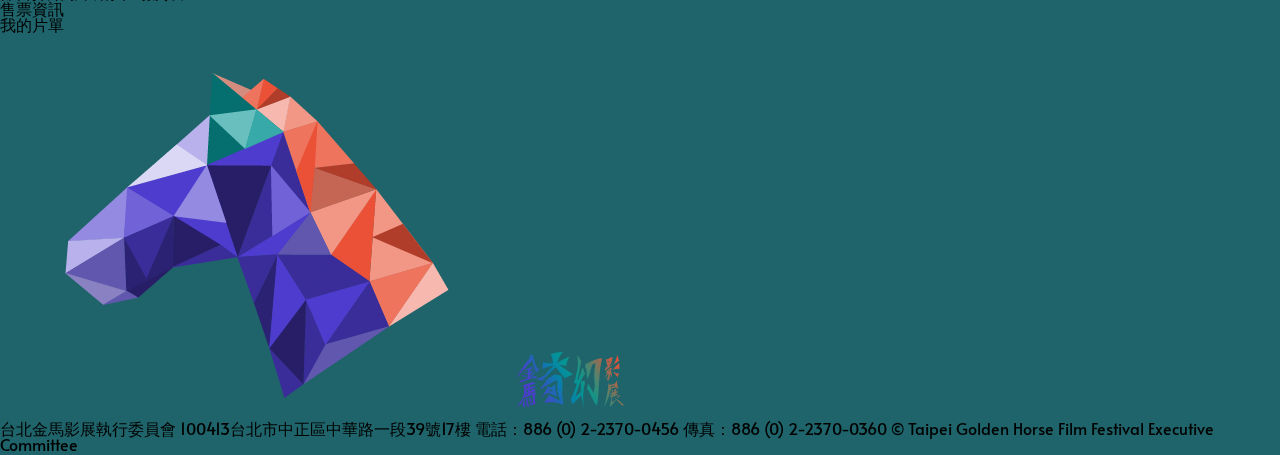
==== commit 58ef6ed1: "修正what's on的hover (v4)" ====
--- a/1. 首頁/index.html
+++ b/1. 首頁/index.html
@@ -213,36 +213,26 @@
         </div>
         <section class="whatsOn__container">
           <div class="whatsOn__date"><p>2022/04</p></div>
-          <div class="whatsOn__text">
+          <a href="#" onClick="return false;" class="whatsOn__text">
             <p>2022 金馬奇幻影展 │ 觀眾票選排行榜（更新至4/15）</p>
-            <a href="#" onClick="return false;"
-              ><i class="fa-solid fa-chevron-right"></i
-            ></a>
-          </div>
-          <div class="whatsOn__text">
+            <i class="fa-solid fa-chevron-right"></i>
+          </a>
+          <a href="#" onClick="return false;" class="whatsOn__text">
             <p>2022 金馬奇幻影展︱觀眾票選中獎名單（更新至4/16）</p>
-            <a href="#" onClick="return false;"
-              ><i class="fa-solid fa-chevron-right"></i
-            ></a>
-          </div>
-          <div class="whatsOn__text">
+            <i class="fa-solid fa-chevron-right"></i>
+          </a>
+          <a href="#" onClick="return false;" class="whatsOn__text">
             <p>2022 金馬奇幻影展 未來院線發行影片一覽表</p>
-            <a href="#" onClick="return false;"
-              ><i class="fa-solid fa-chevron-right"></i
-            ></a>
-          </div>
-          <div class="whatsOn__text">
+            <i class="fa-solid fa-chevron-right"></i>
+          </a>
+          <a href="#" onClick="return false;" class="whatsOn__text">
             <p>2022 金馬奇幻影展 異動總覽</p>
-            <a href="#" onClick="return false;"
-              ><i class="fa-solid fa-chevron-right"></i
-            ></a>
-          </div>
-          <div class="whatsOn__text">
+            <i class="fa-solid fa-chevron-right"></i>
+          </a>
+          <a href="#" onClick="return false;" class="whatsOn__text">
             <p>2022 金馬奇幻影展最寵觀眾 送出超過萬件好禮饗影迷</p>
-            <a href="#" onClick="return false;"
-              ><i class="fa-solid fa-chevron-right"></i
-            ></a>
-          </div>
+            <i class="fa-solid fa-chevron-right"></i>
+          </a>
           <div class="whatsOn__more">
             <a href="/FantasyFilmFestival/3. 影展公告/index.html">SEE MORE</a>
           </div>
--- a/1. 首頁/assets/css/style.css
+++ b/1. 首頁/assets/css/style.css
@@ -512,7 +512,7 @@
 .whatsOn__container {
   position: relative;
   top: -10vh;
-  height: 65vh;
+  height: fit-content;
   width: 60%;
   margin-left: auto;
 }
@@ -531,10 +531,14 @@
   border-bottom: 2px solid #6AB5B9;
   padding: 15px 0;
   position: relative;
+  cursor: pointer;
+}
+.whatsOn__container .whatsOn__text * {
+  cursor: pointer;
 }
 .whatsOn__container .whatsOn__text::before {
   position: absolute;
-  top: -20px;
+  top: -10px;
   left: 0px;
   color: #fff;
   font-size: 0.8em;
@@ -552,17 +556,13 @@
   transition-duration: 0.3s;
   line-height: 24px;
 }
-.whatsOn__container .whatsOn__text a {
+.whatsOn__container .whatsOn__text i {
   font-size: 18px;
   color: white;
   transition-duration: 0.3s;
 }
-.whatsOn__container .whatsOn__text:hover {
-  cursor: pointer;
-}
 .whatsOn__container .whatsOn__text:hover p, .whatsOn__container .whatsOn__text:hover i {
   color: #D3D6B1;
-  cursor: pointer;
 }
 .whatsOn__container .whatsOn__text:hover::before {
   opacity: 100%;
@@ -611,7 +611,7 @@
   display: flex;
   justify-content: flex-start;
   align-items: flex-end;
-  height: 25vh;
+  height: 0;
   width: 25%;
   margin-left: auto;
 }
@@ -640,7 +640,7 @@
 
   .whatsOn__cone img {
     width: 70px;
-    bottom: -150px;
+    bottom: -300px;
   }
 }
 .aboutFilmFes__container {
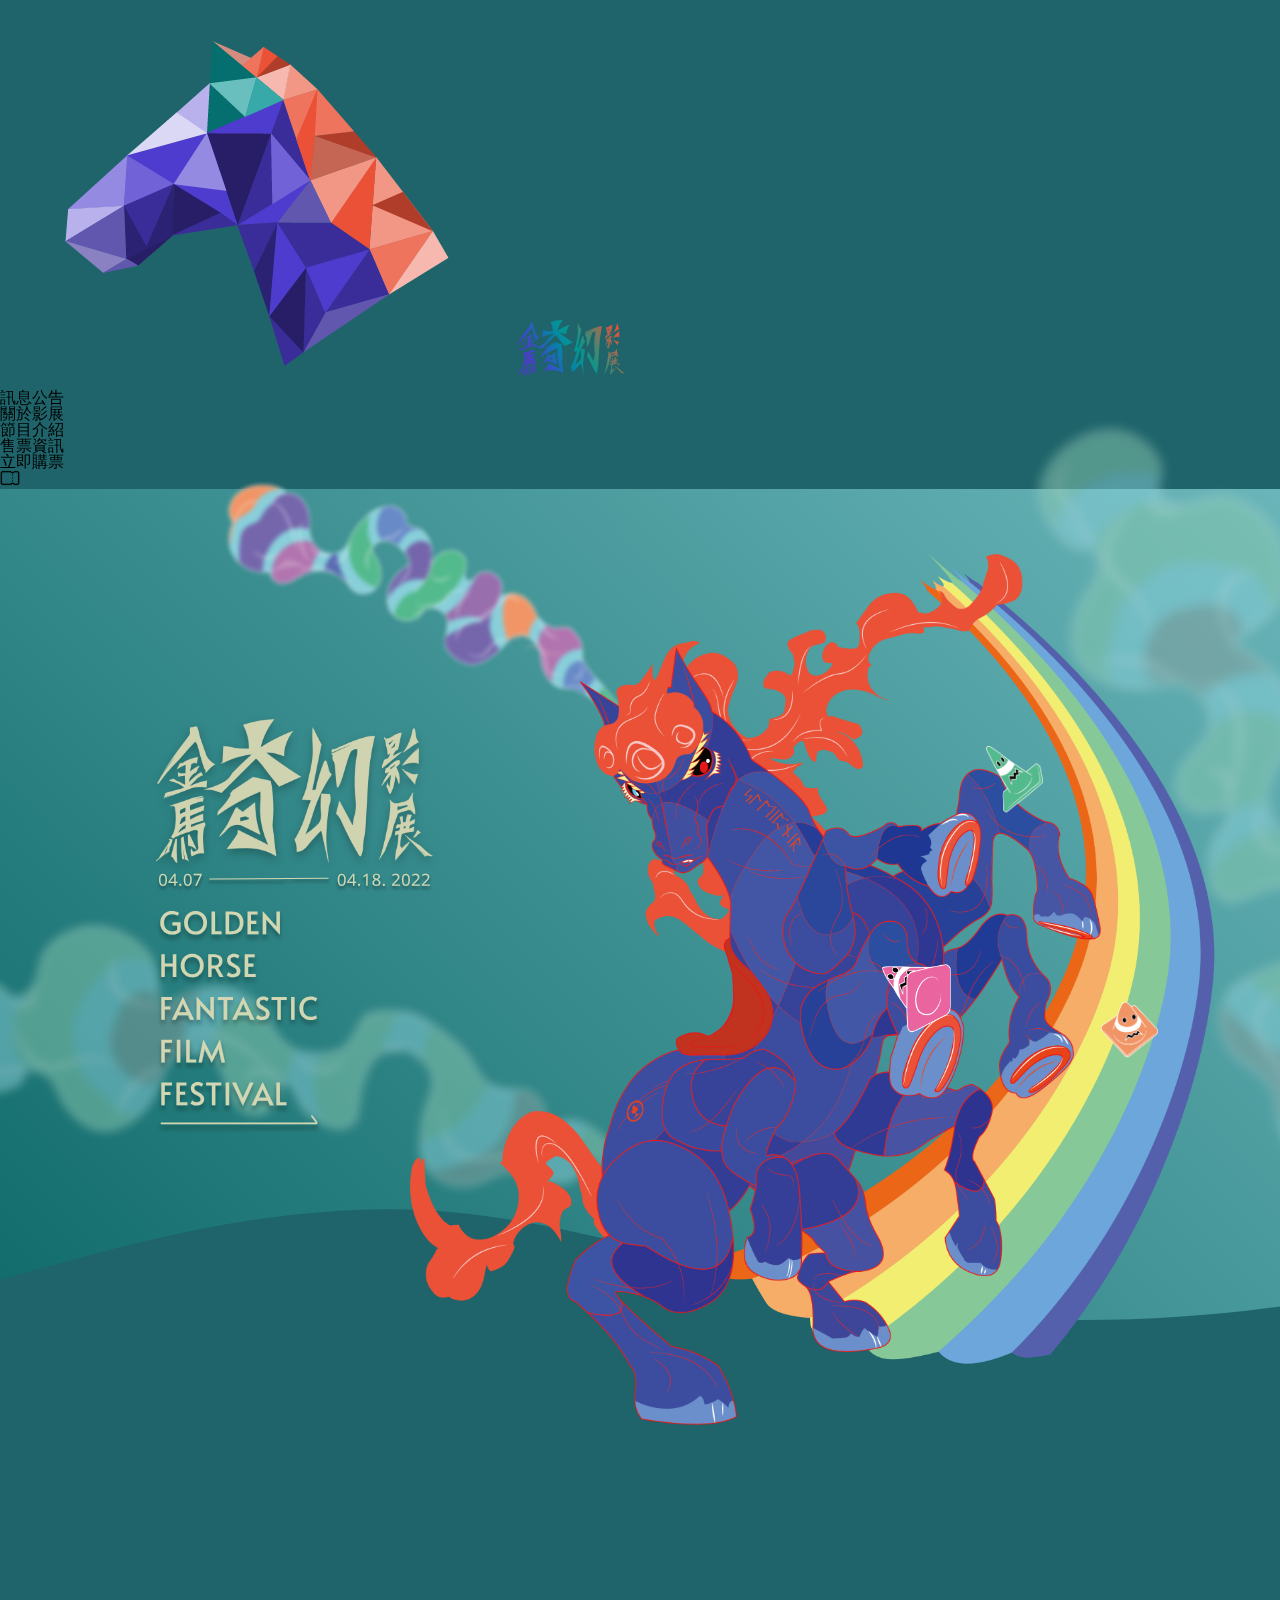
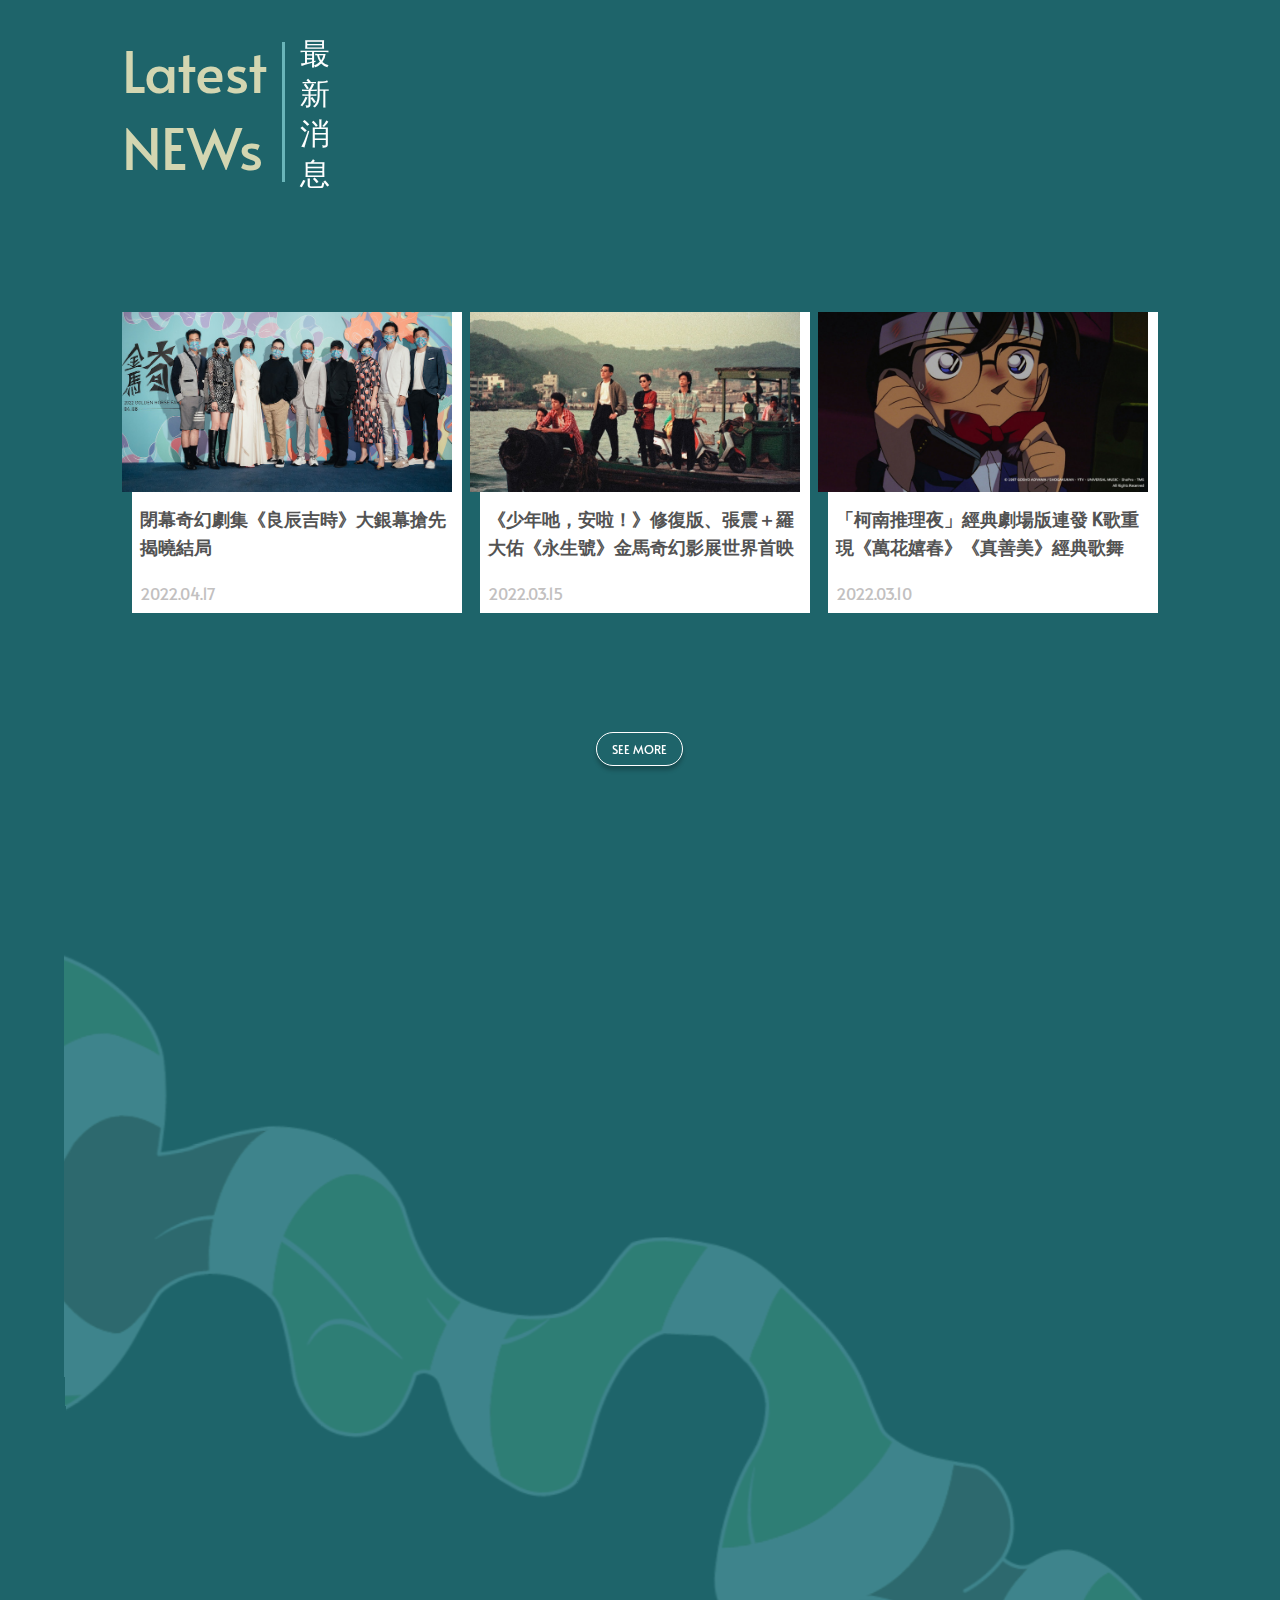
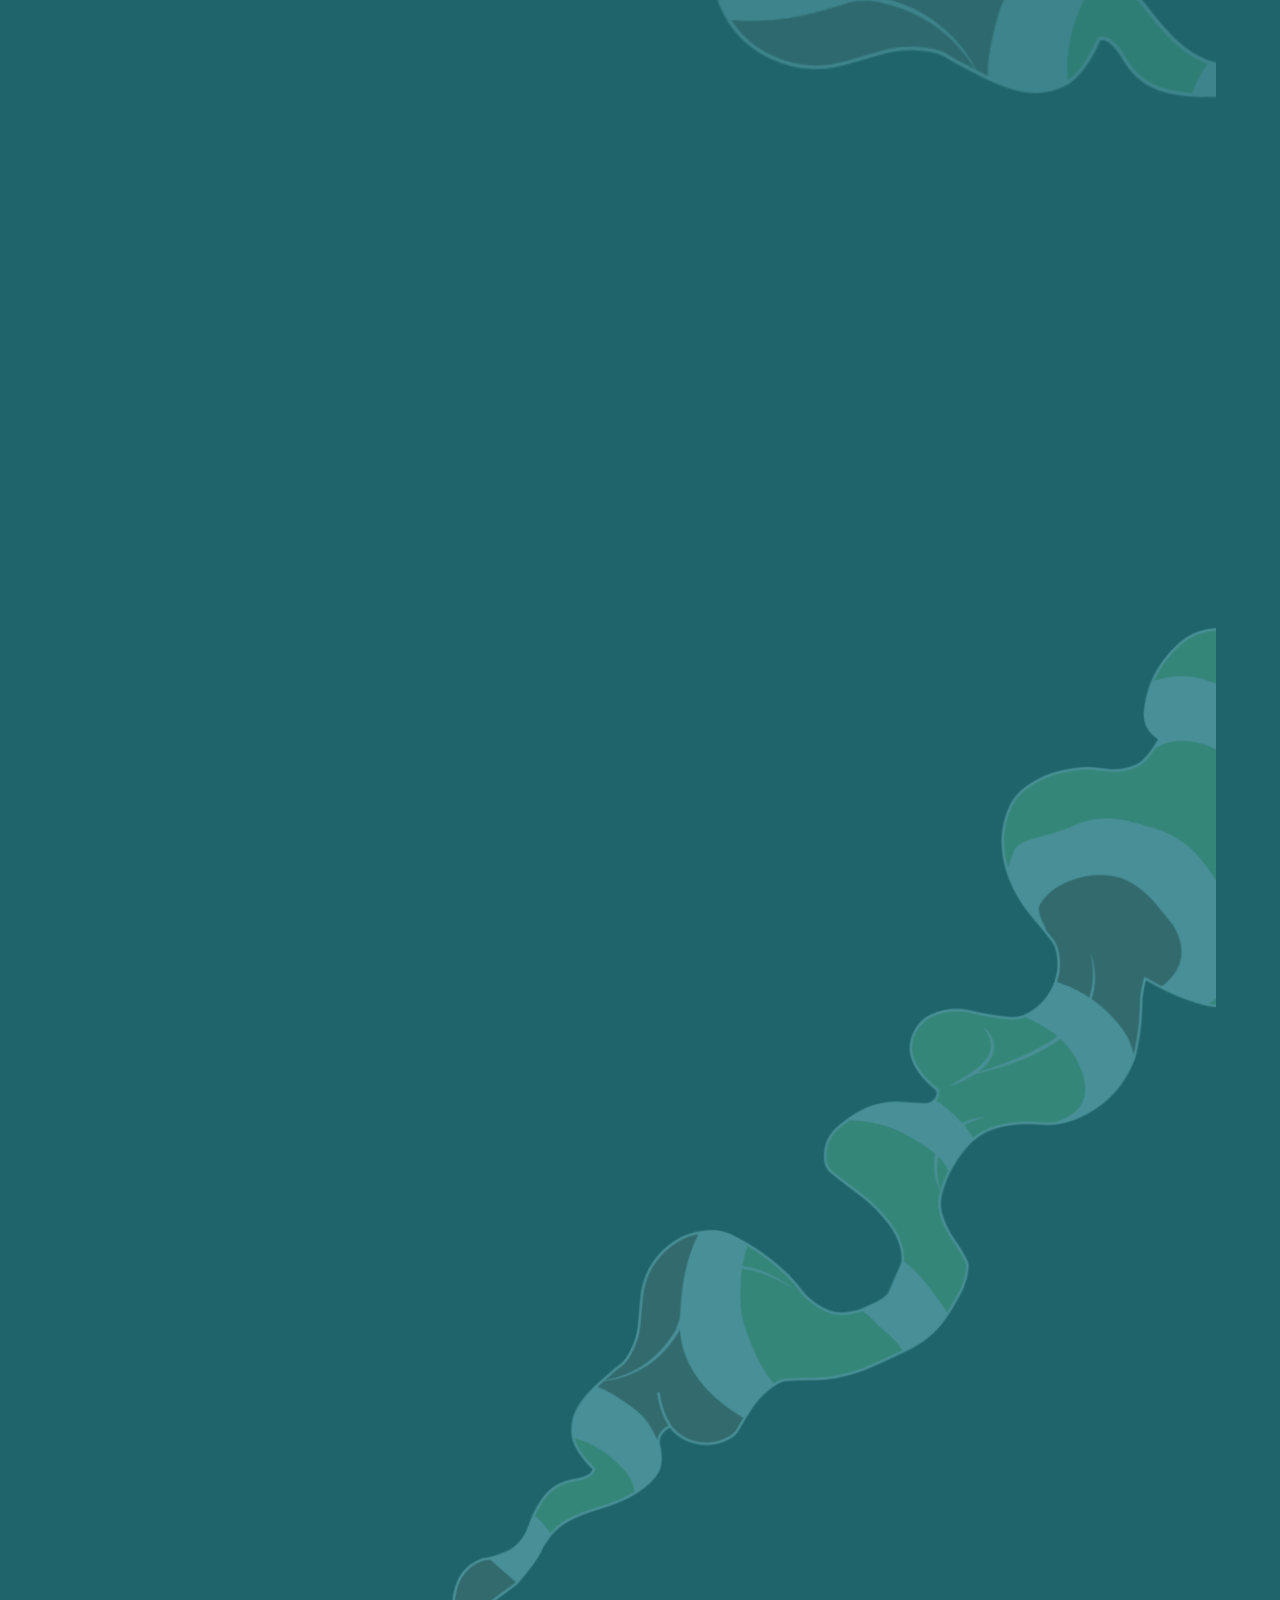
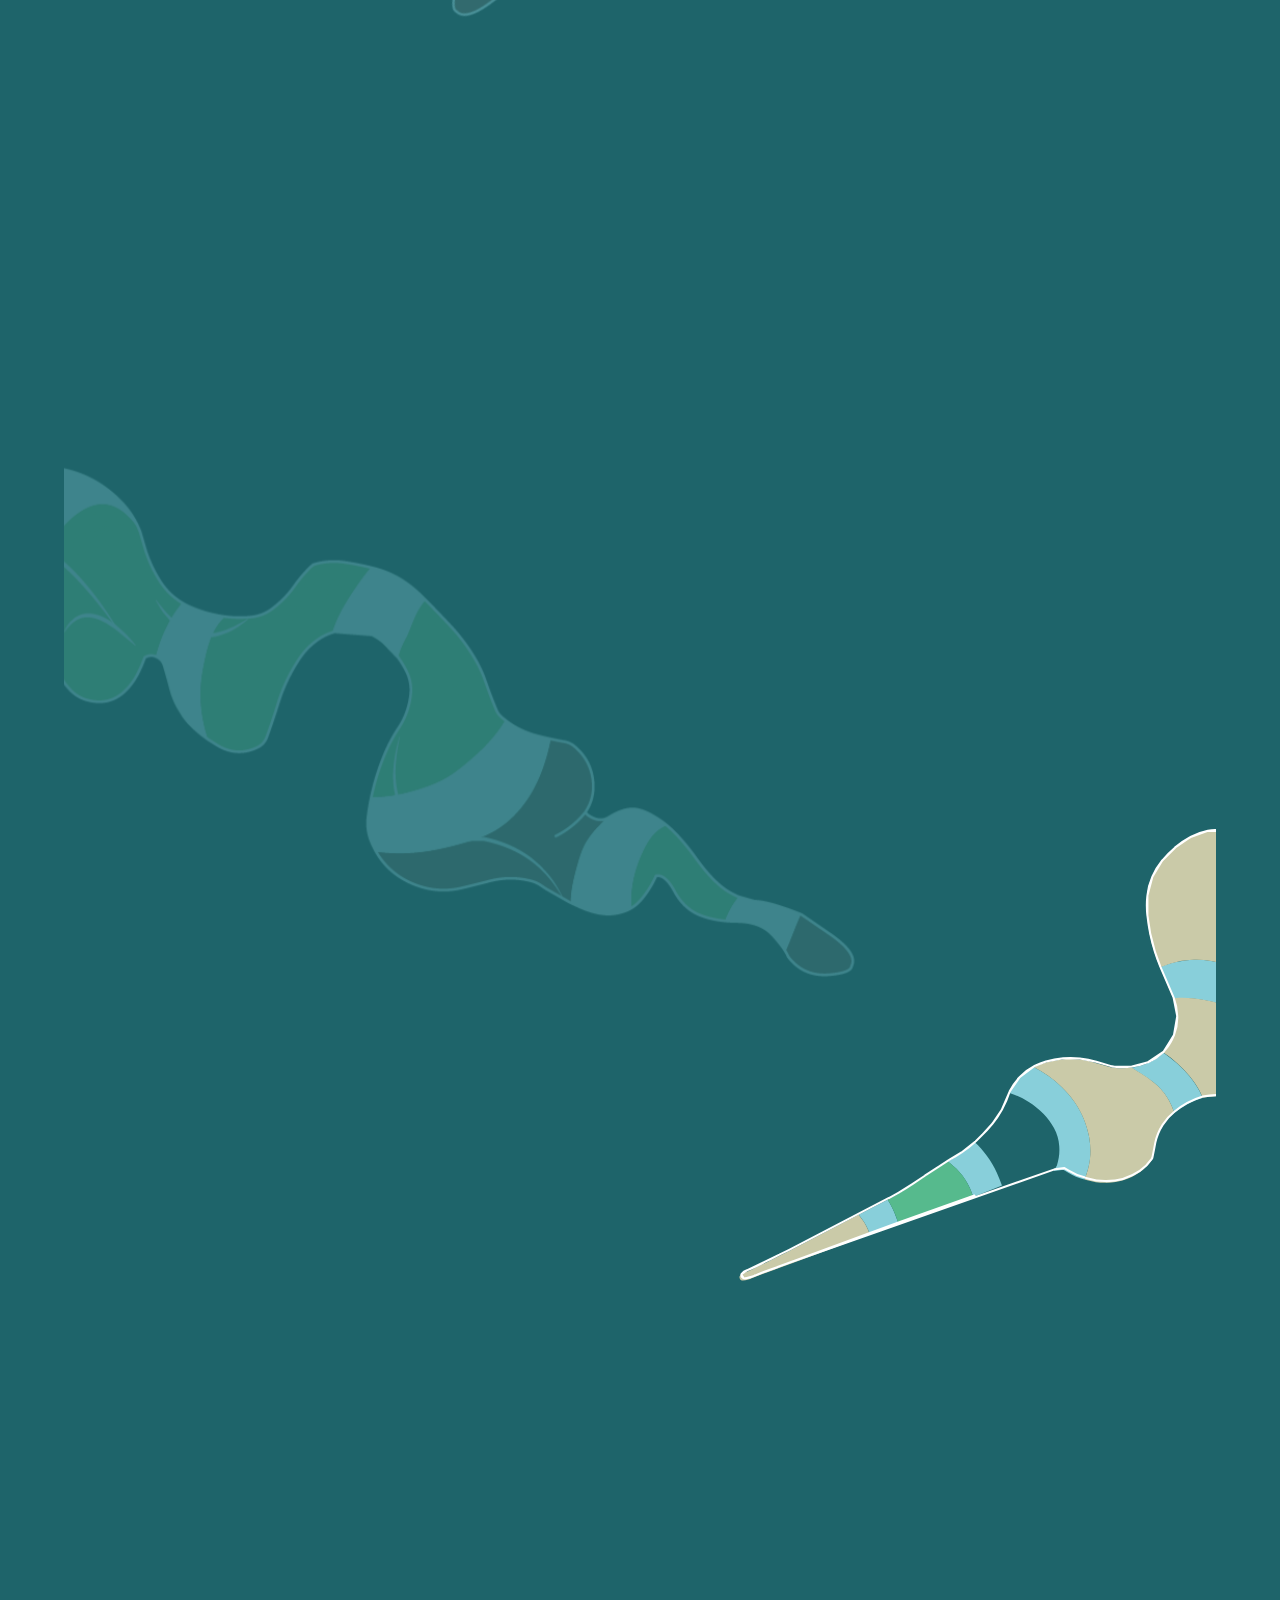
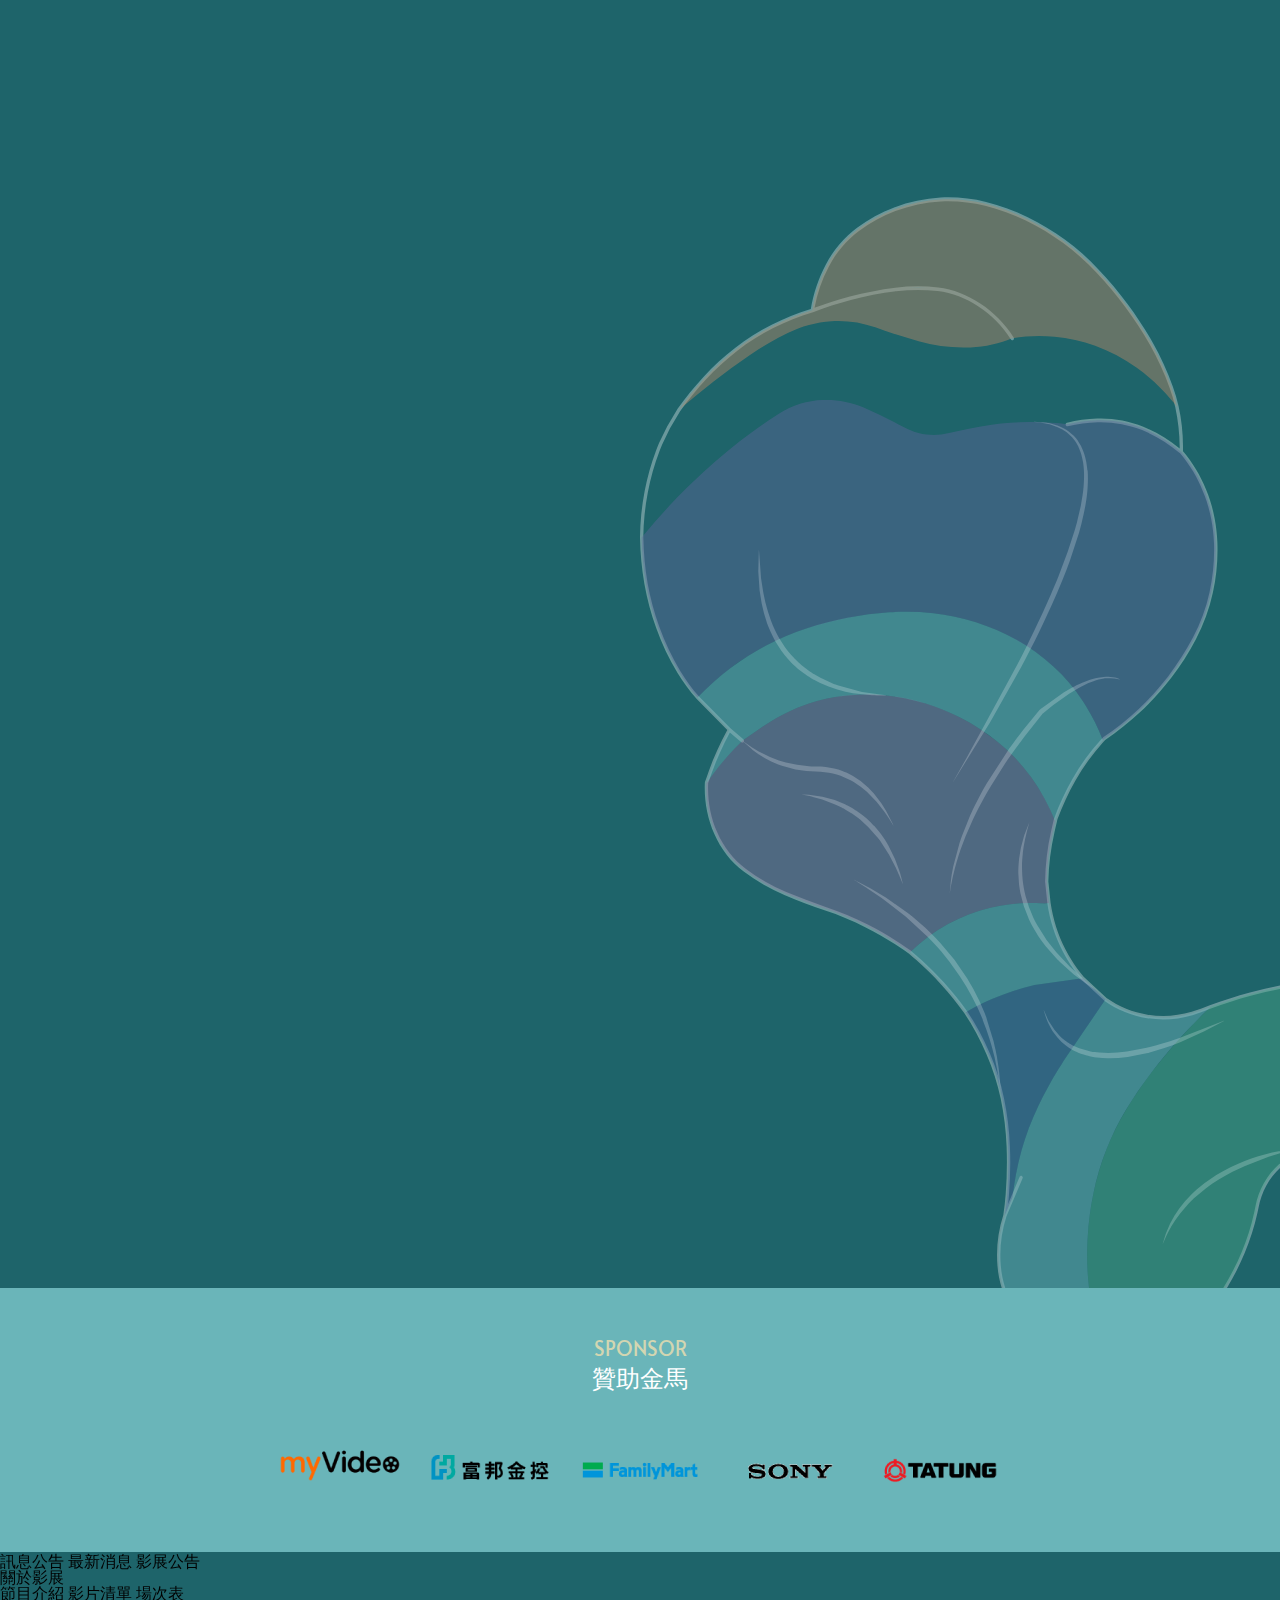
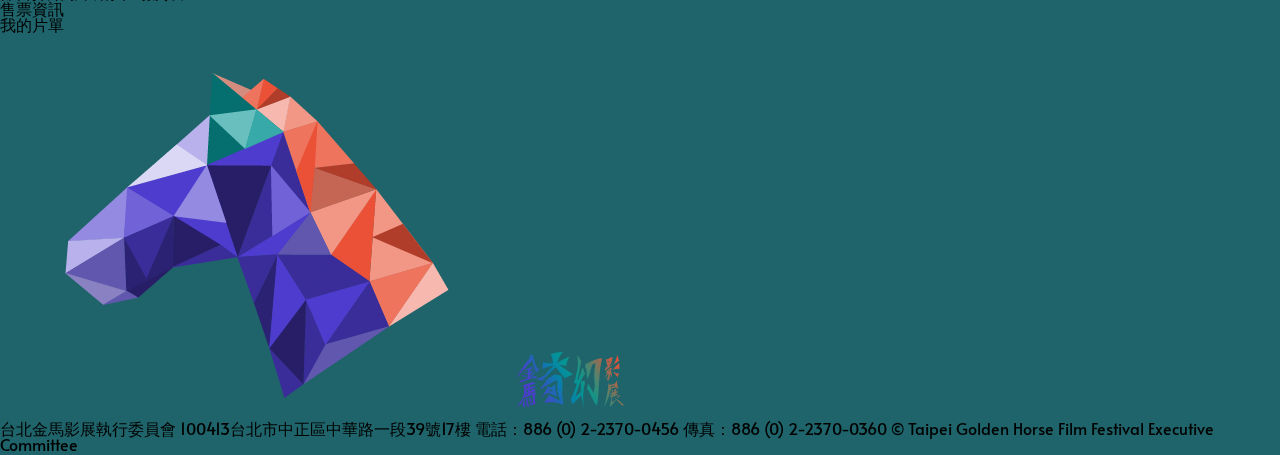
==== commit 065dd405: "" ====
--- a/1. 首頁/index.html
+++ b/1. 首頁/index.html
@@ -5,6 +5,14 @@
     <meta http-equiv="X-UA-Compatible" content="IE=edge" />
     <meta name="viewport" content="width=device-width, initial-scale=1.0" />
     <title>奇幻影展 首頁</title>
+    <meta
+      property="og:description"
+      content="互動式前端網頁設計與開發實務班作品"
+    />
+    <meta
+      property="og:image"
+      content="https://charliewuuu.github.io/myWebsiteNotes/keyboard/assets/image/preview.png"
+    />
     <link
       rel="icon"
       type="image/x-icon"
--- a/1. 首頁/assets/css/style.css
+++ b/1. 首頁/assets/css/style.css
@@ -478,7 +478,7 @@
   padding: 12px 8px;
   font-size: 16px;
   font-weight: 300;
-  color: gray;
+  color: #C2C0C0;
 }
 
 @media screen and (max-width: 900px) {
